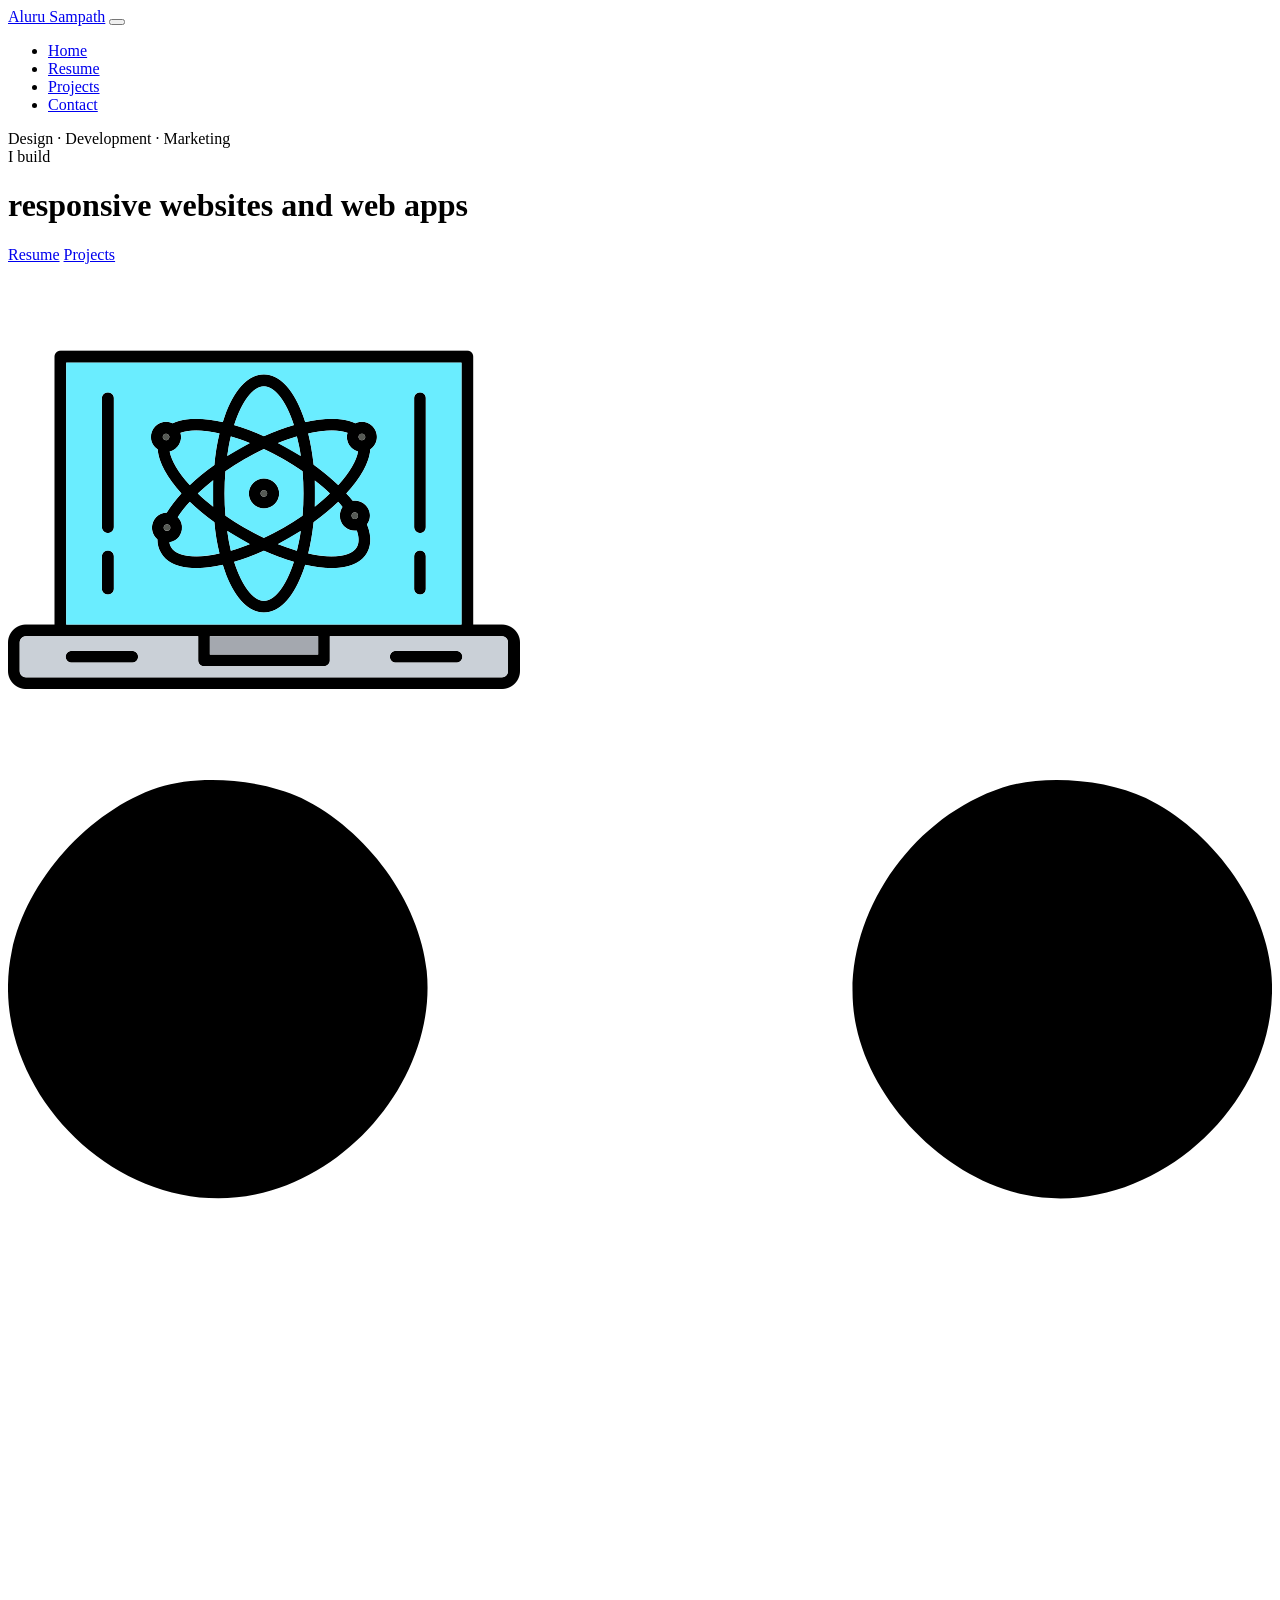
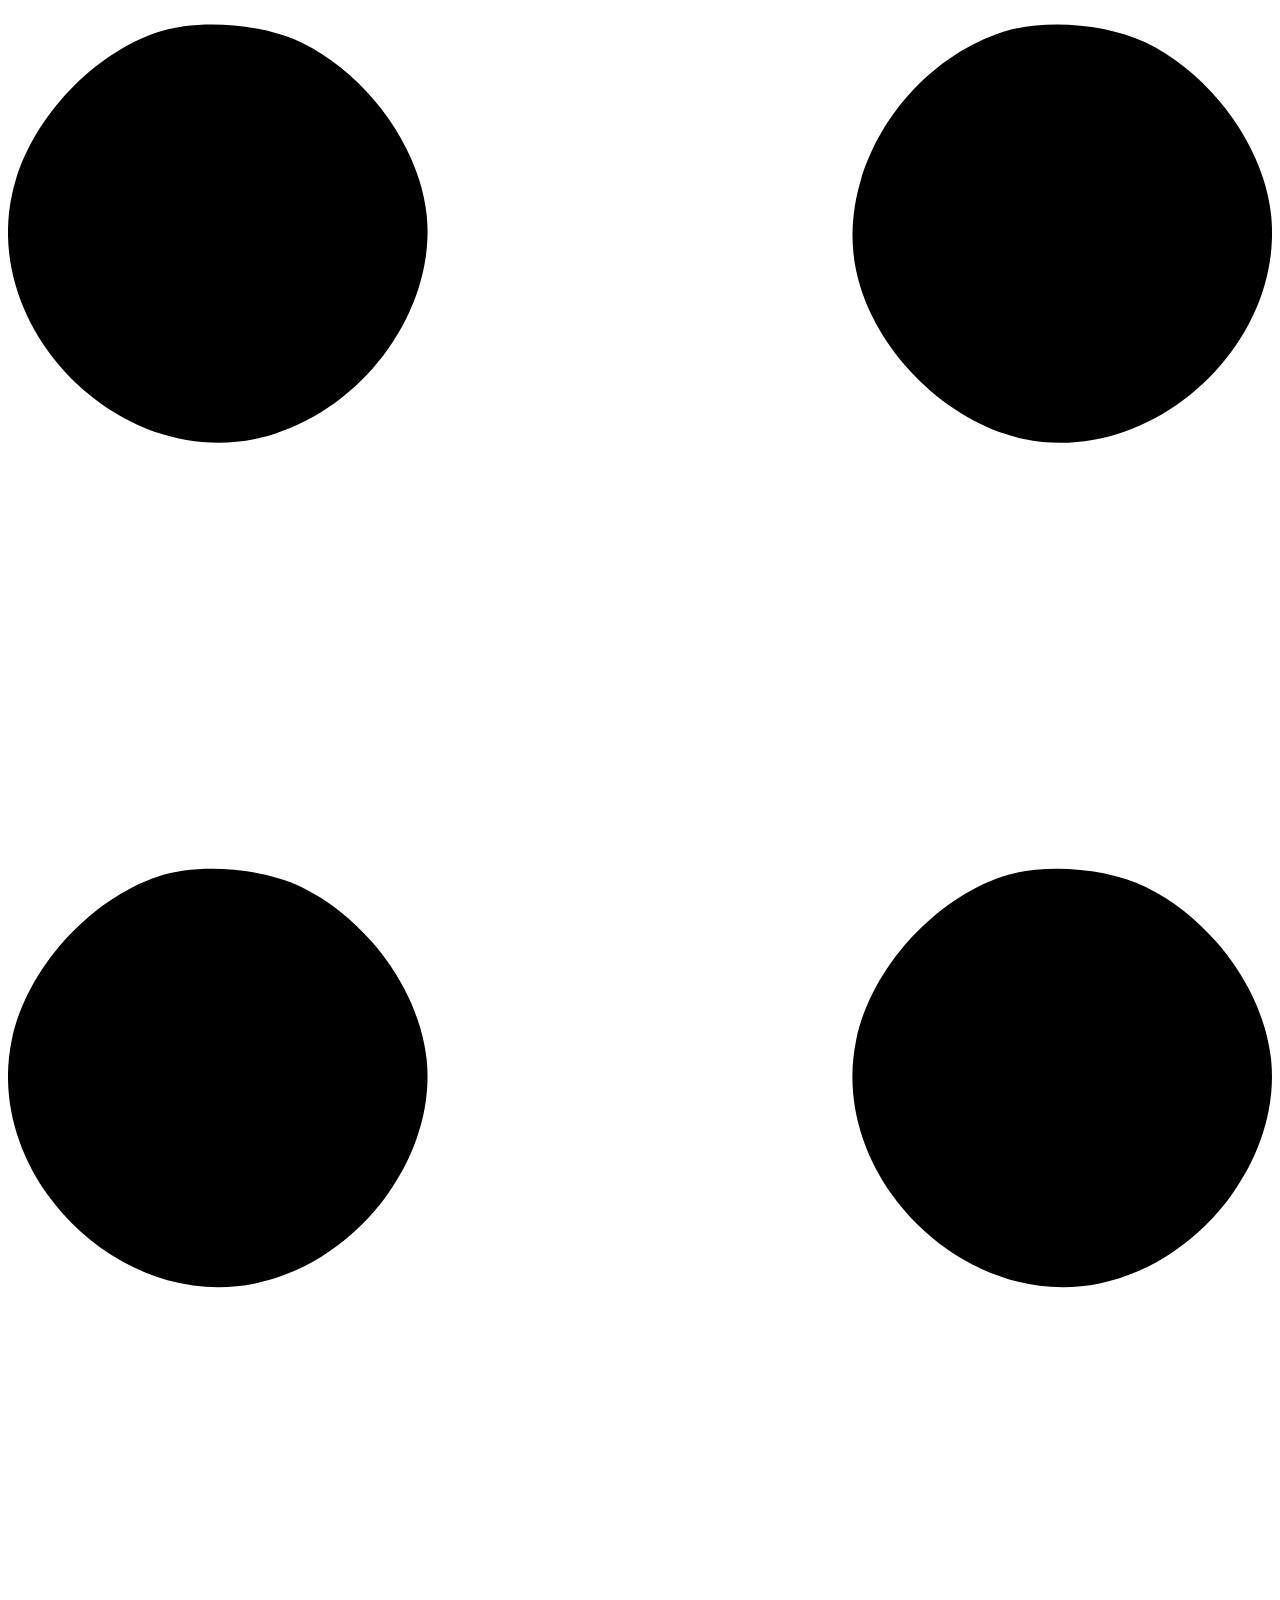
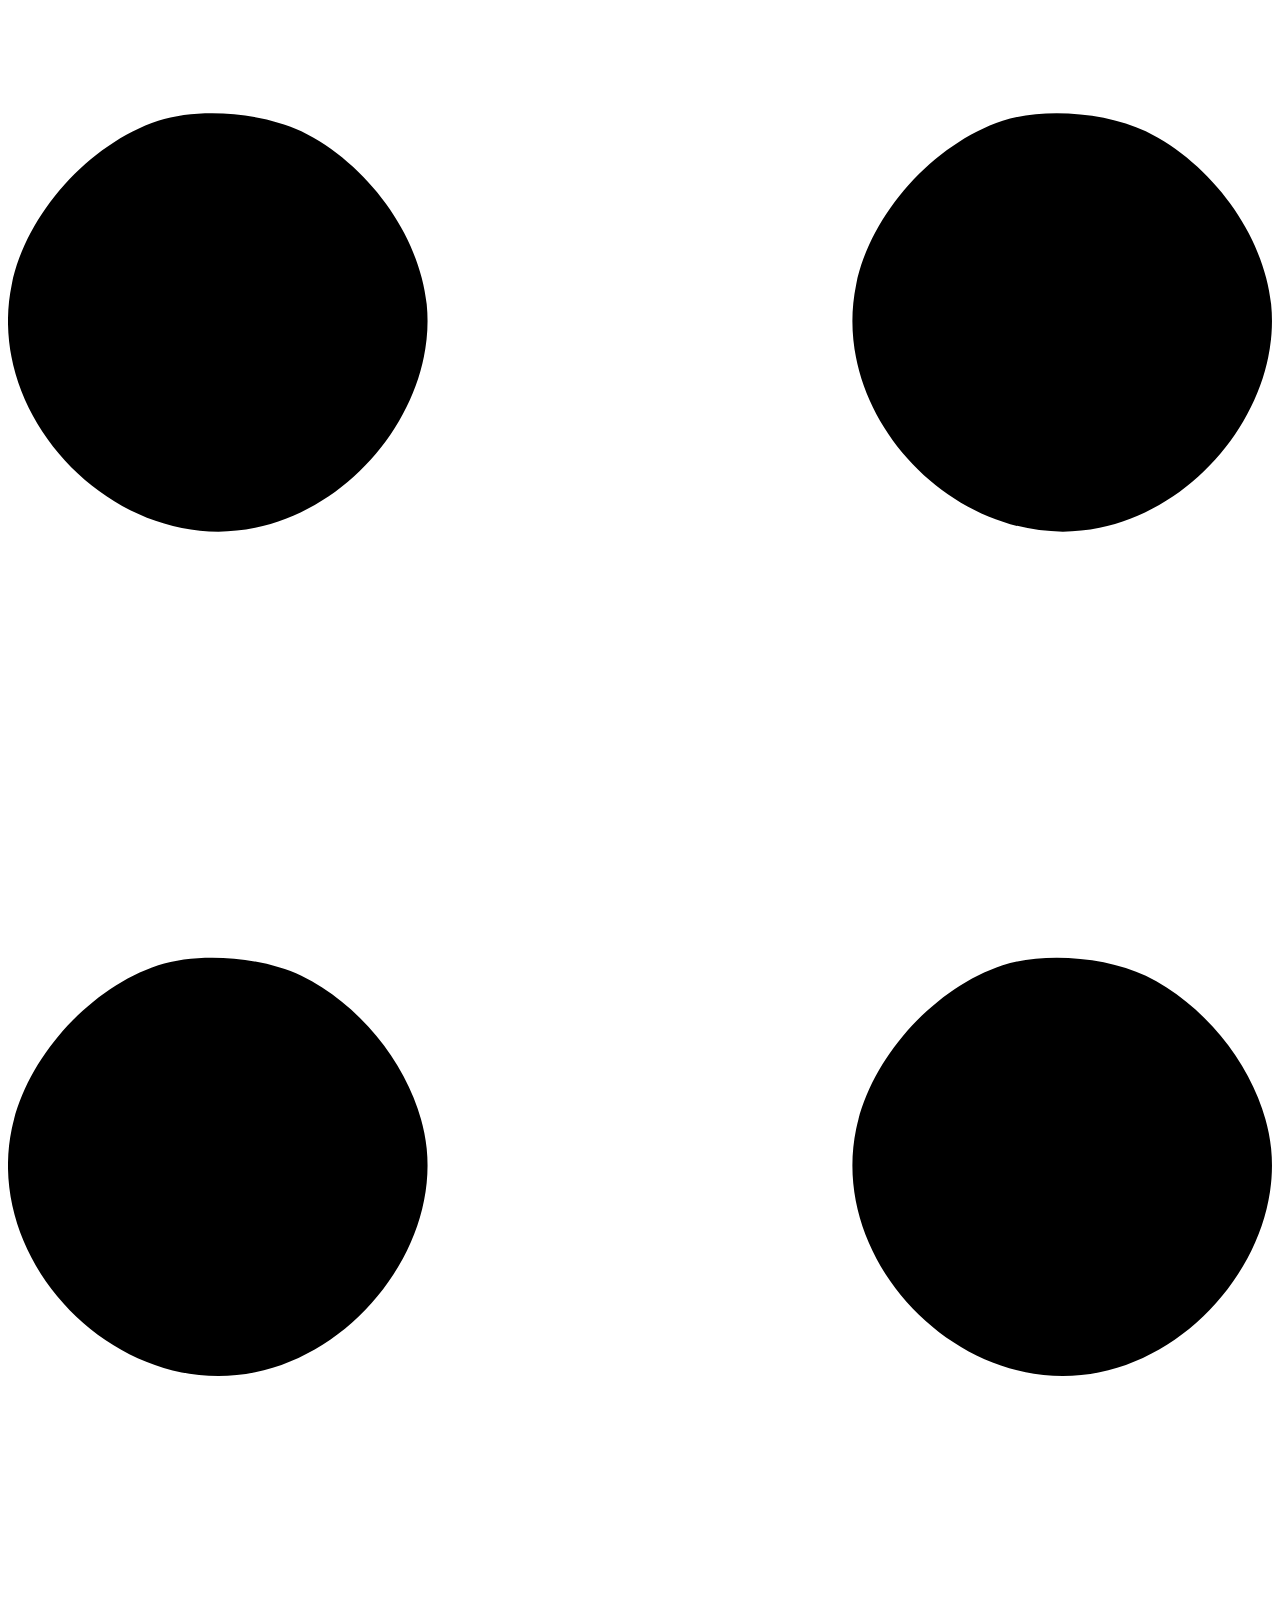
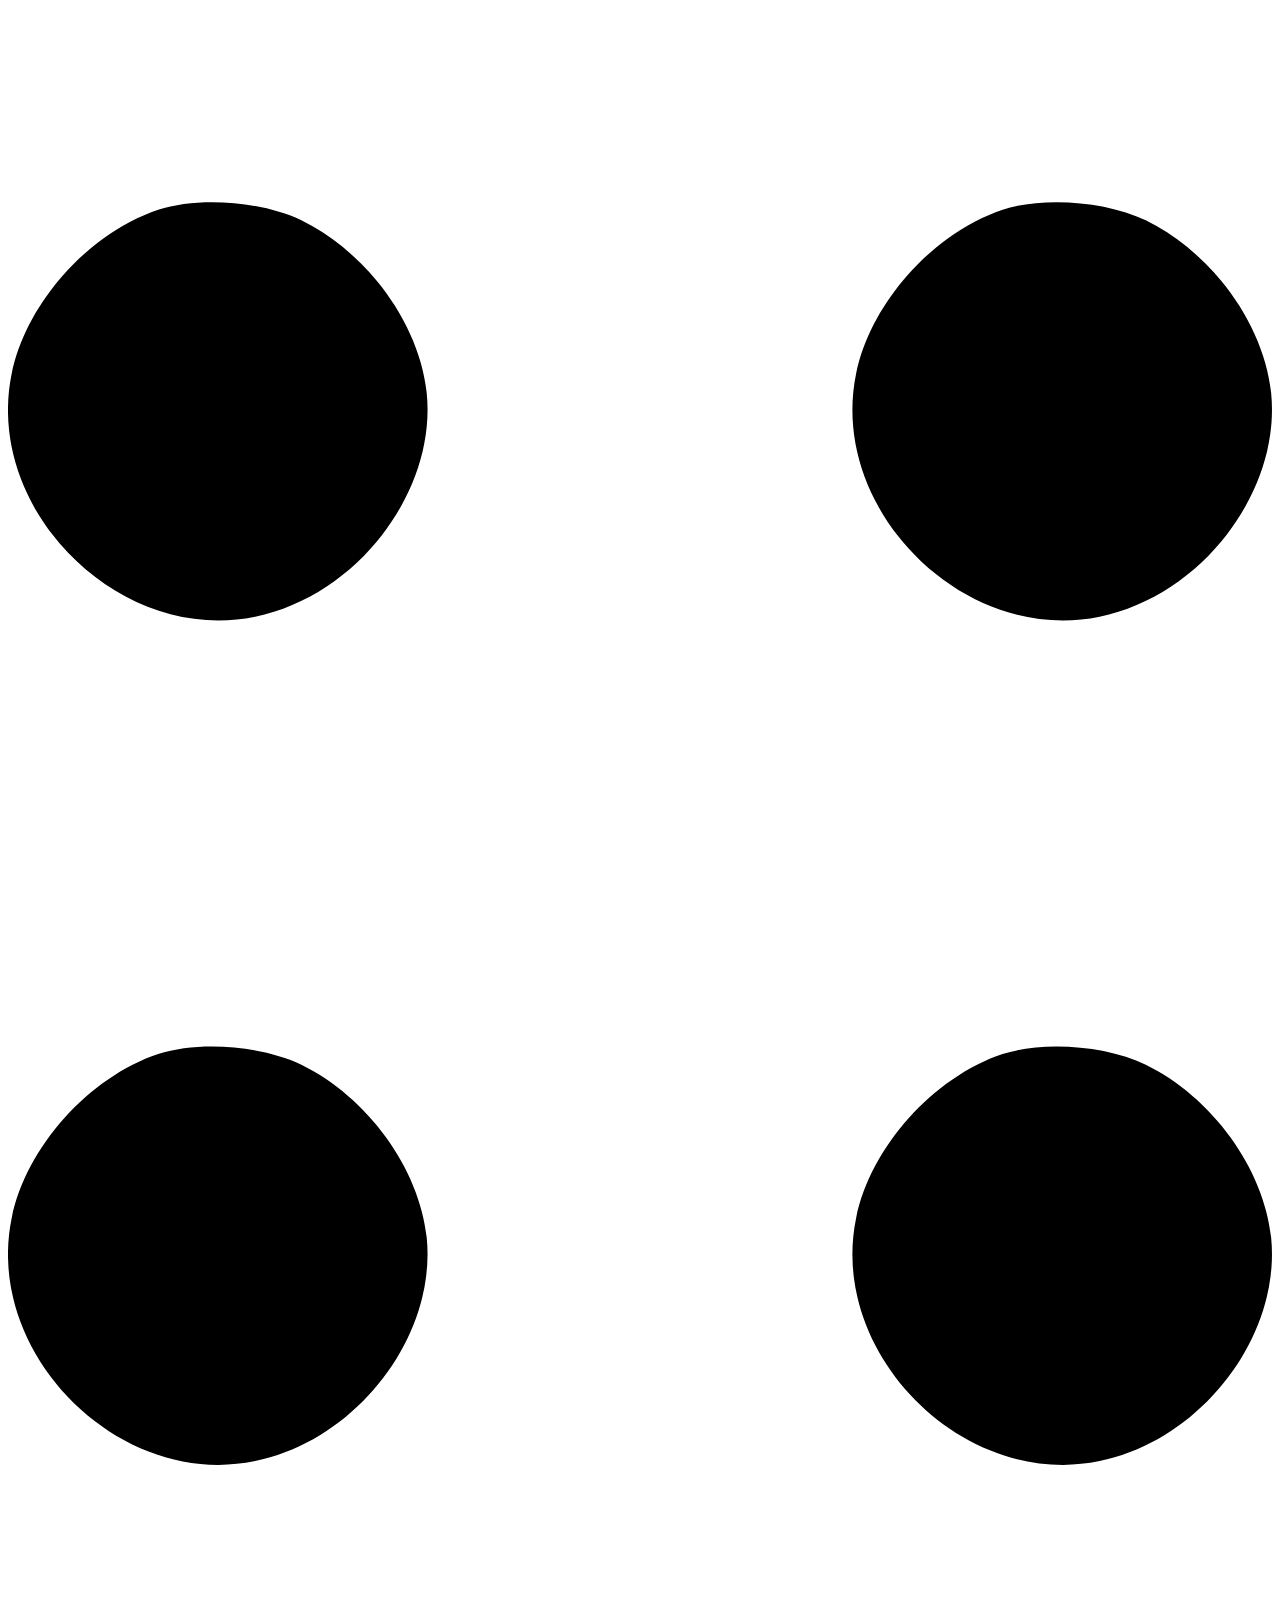
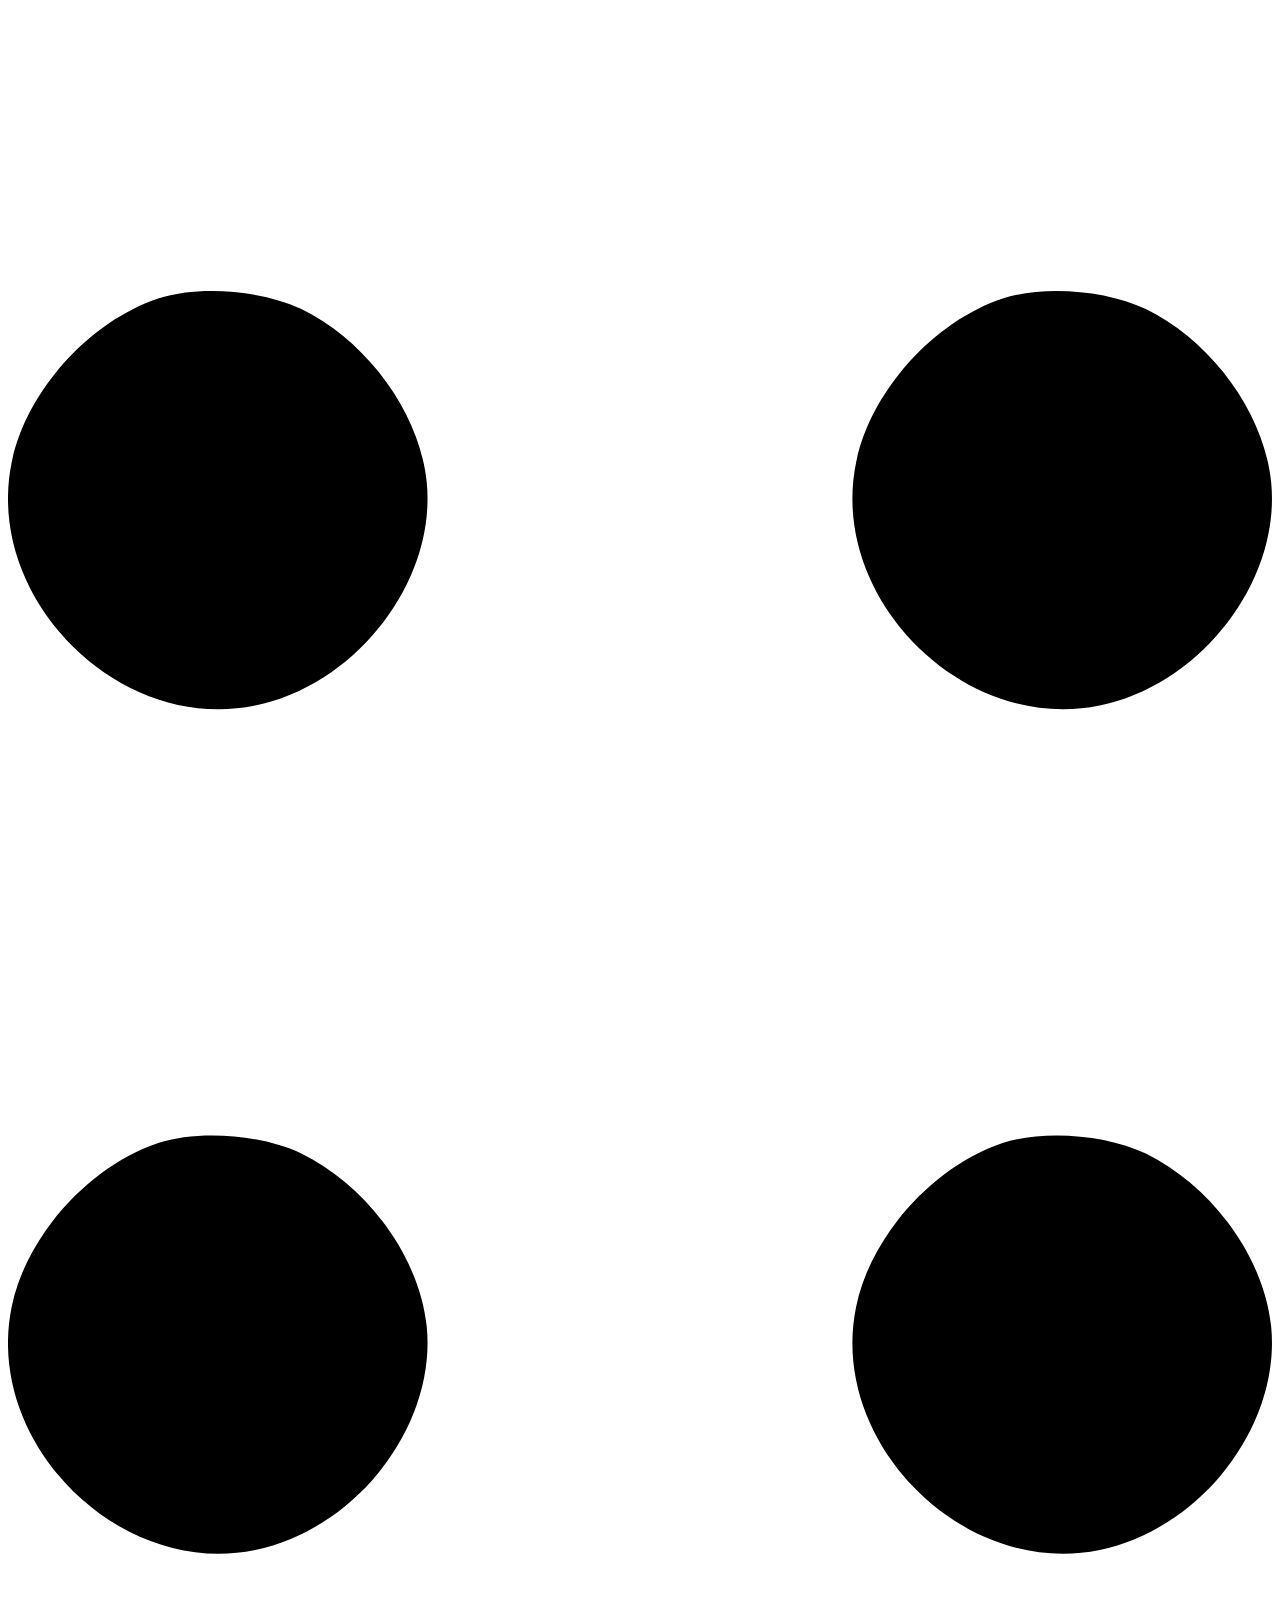
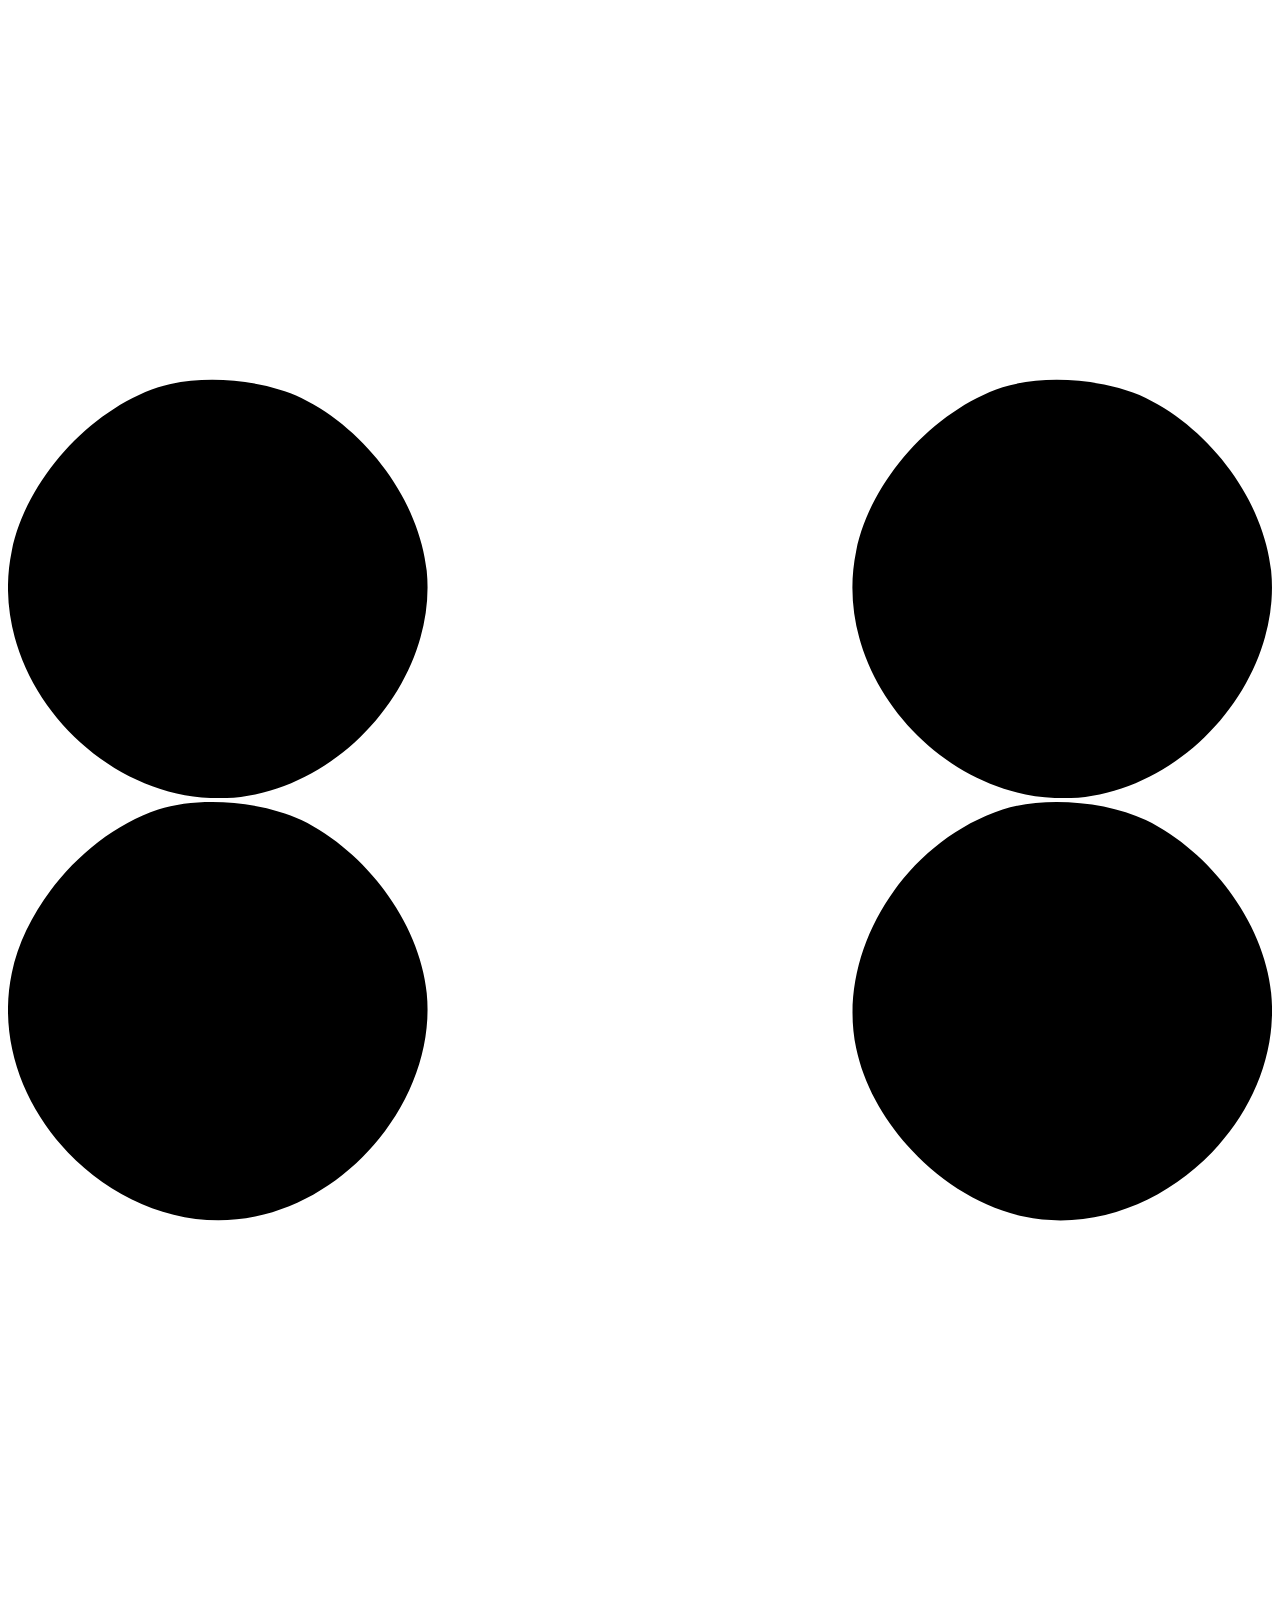
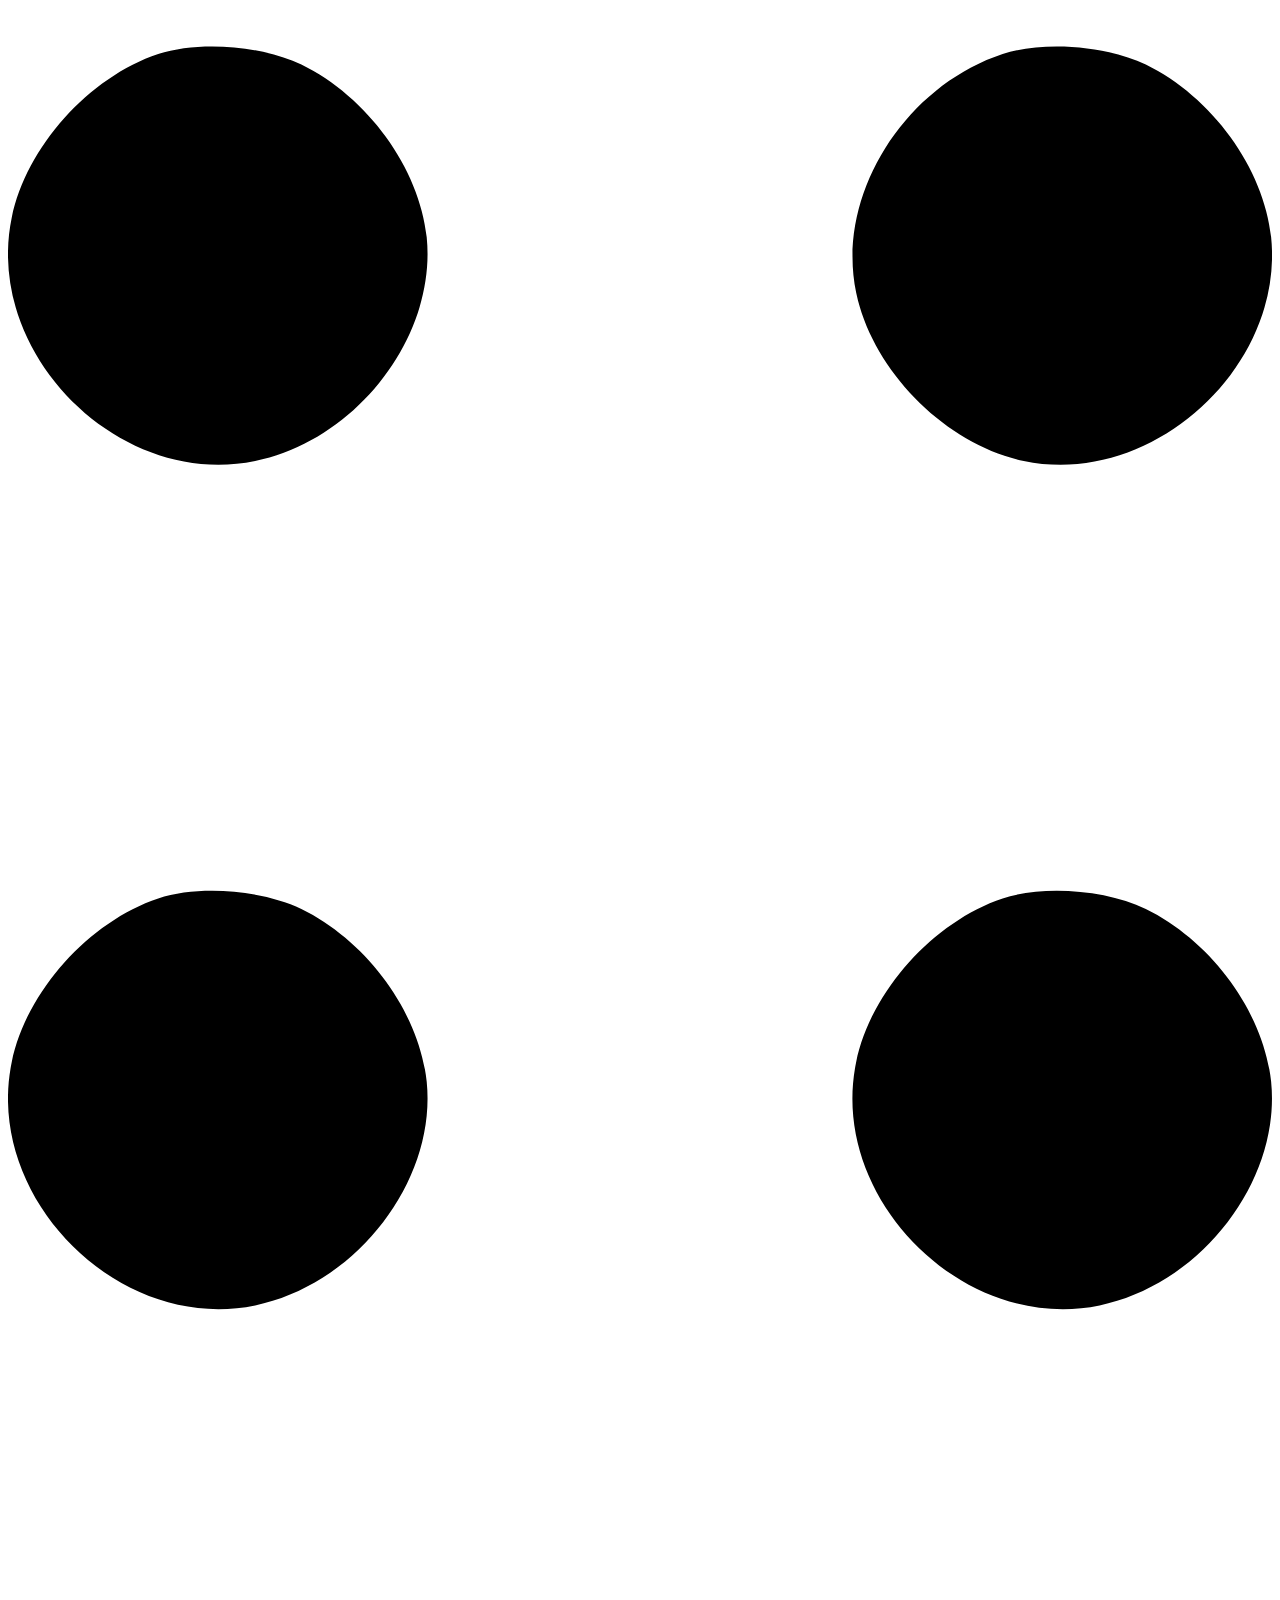
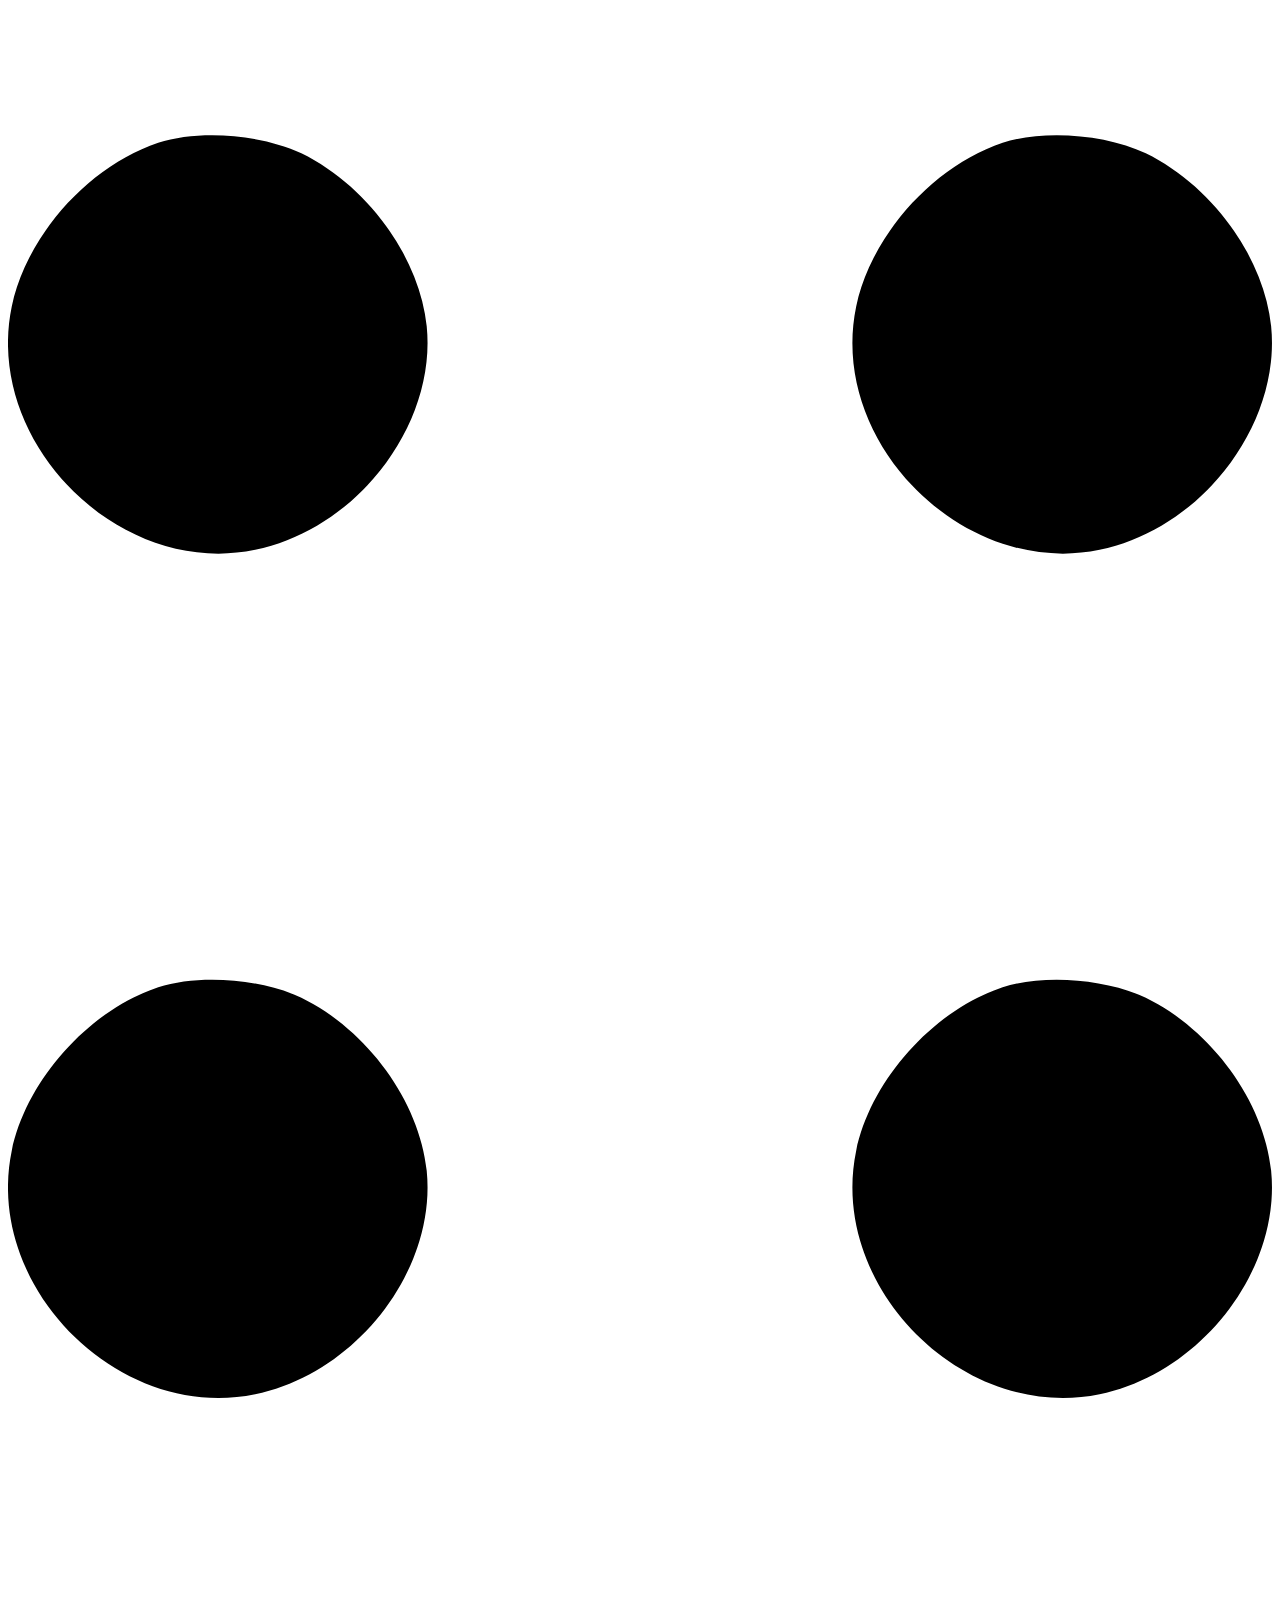
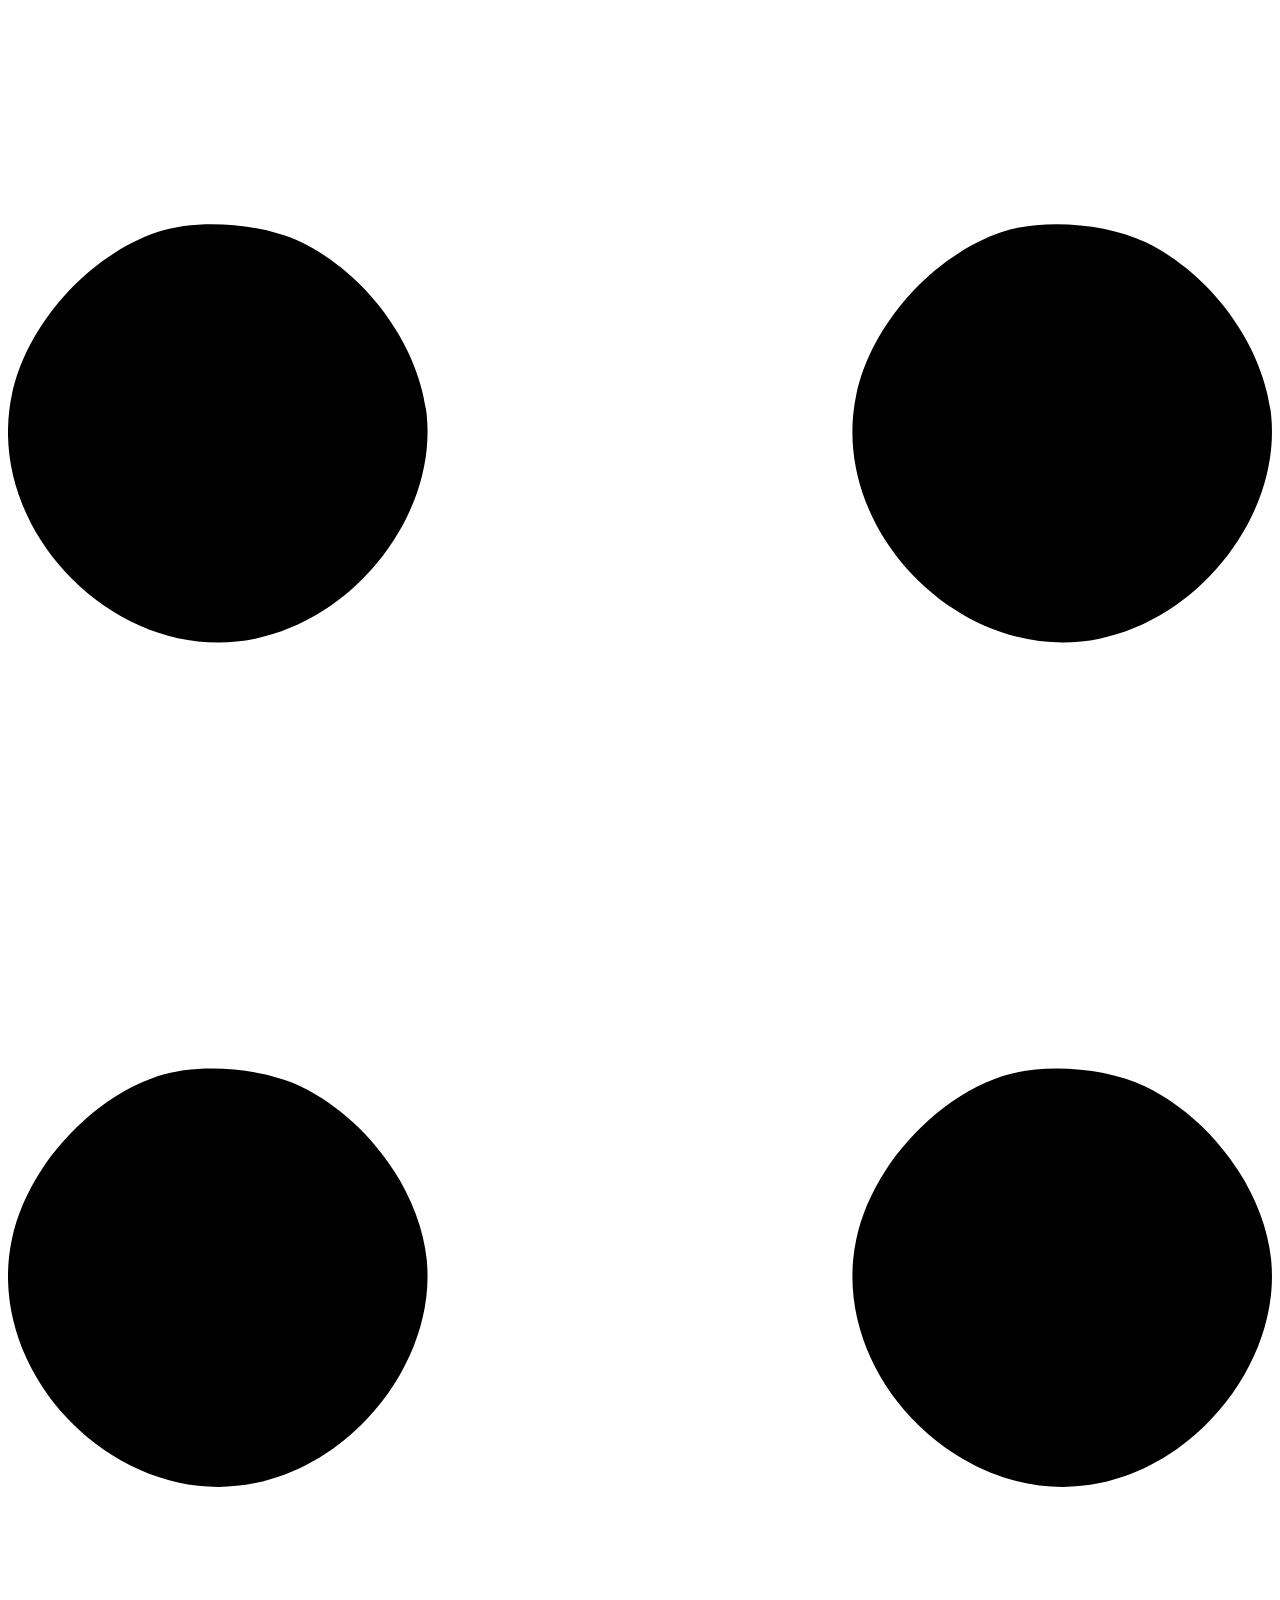
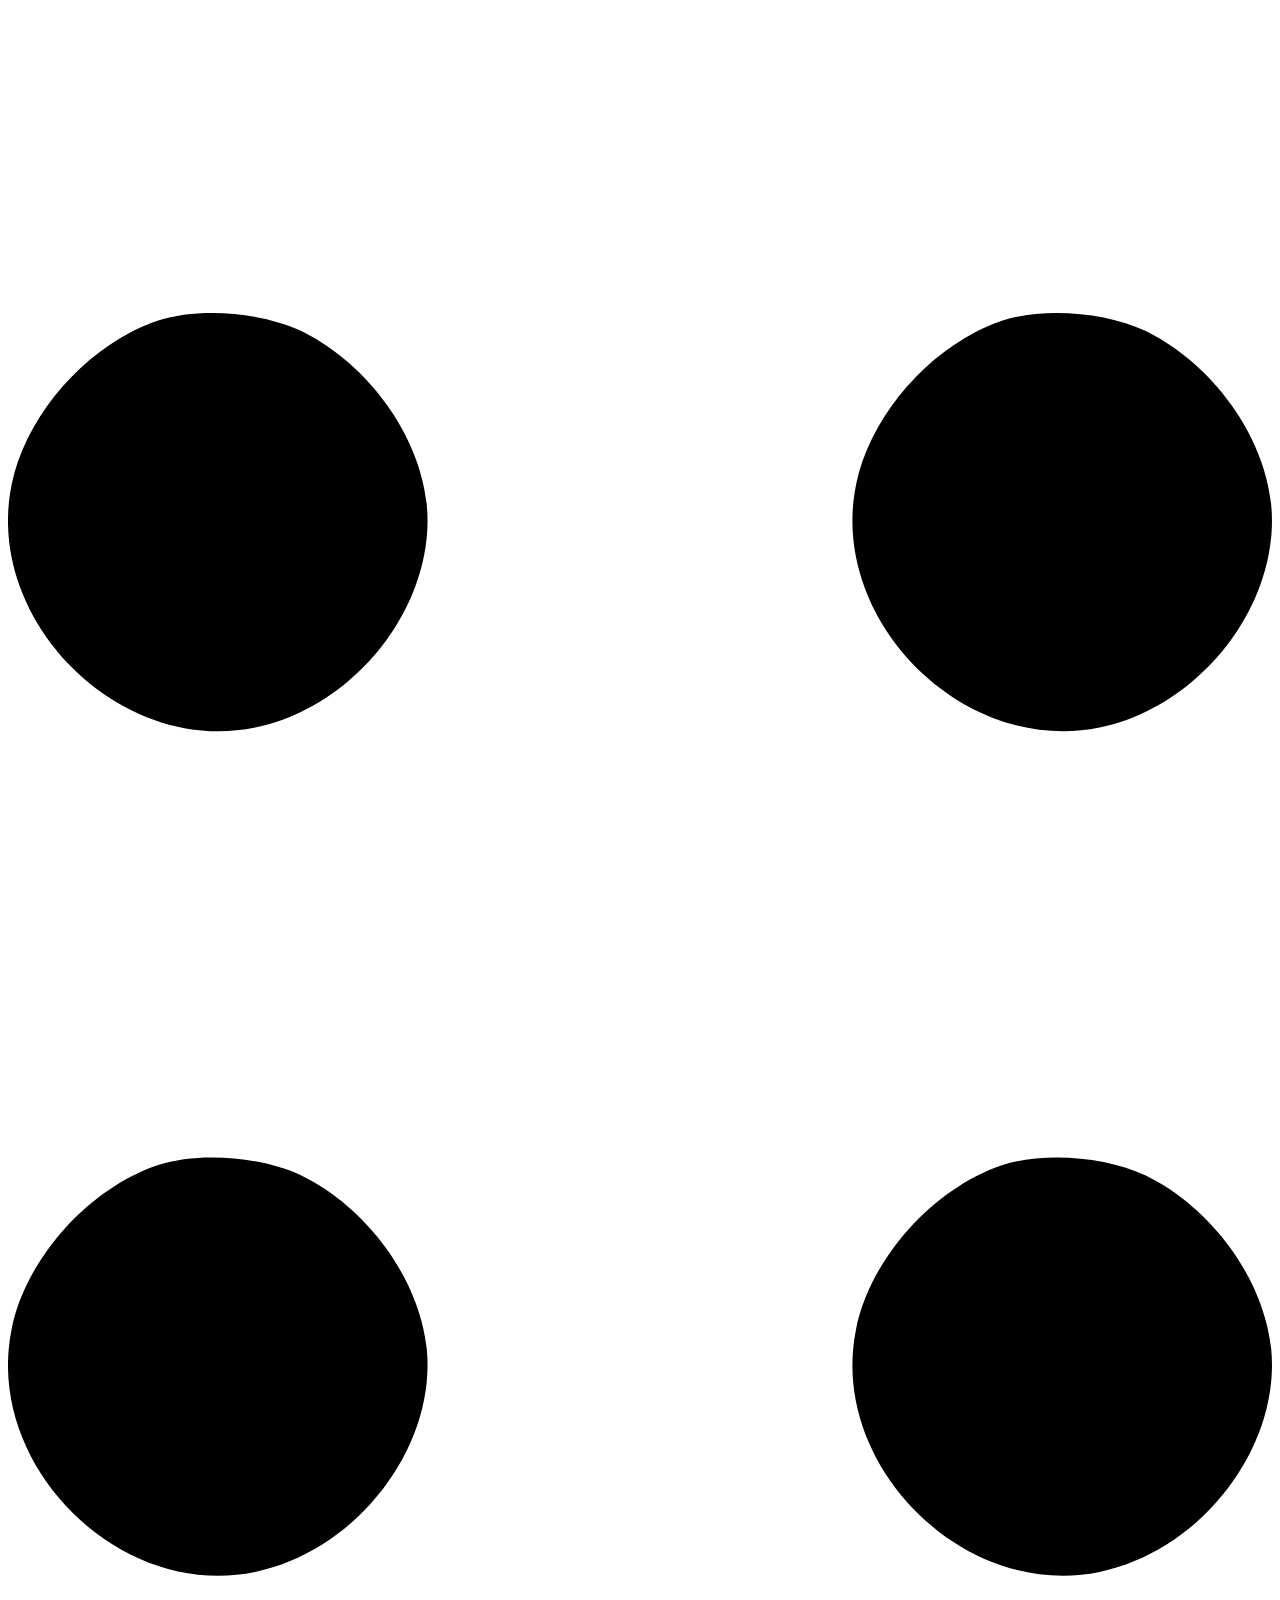
==== index.html @ 73228771 "mnbvcvbjk" ====
<!DOCTYPE html>
<html lang="en">
    <head>
        <meta charset="utf-8" />
        <meta name="viewport" content="width=device-width, initial-scale=1, shrink-to-fit=no" />
        <meta name="description" content="" />
        <meta name="author" content="" />
        <title>Aluru Sampath</title>
        <!-- Favicon-->
        <link rel="icon" type="image/x-icon" href="https://cdn-icons-gif.flaticon.com/7211/7211809.gif " />
        <!-- Custom Google font-->
        <link rel="preconnect" href="https://fonts.googleapis.com" />
        <link rel="preconnect" href="https://fonts.gstatic.com" crossorigin />
        <link href="https://fonts.googleapis.com/css2?family=Plus+Jakarta+Sans:wght@100;200;300;400;500;600;700;800;900&amp;display=swap" rel="stylesheet" />
        <!-- Bootstrap icons-->
        <link href="https://cdn.jsdelivr.net/npm/bootstrap-icons@1.8.1/font/bootstrap-icons.css" rel="stylesheet" />
        <!-- Core theme CSS (includes Bootstrap)-->
        <link href="css/styles.css" rel="stylesheet" />
    </head>
    <body class="d-flex flex-column h-100">
        <main class="flex-shrink-0">
            <!-- Navigation-->
            <nav class="navbar navbar-expand-lg navbar-light bg-white py-3">
                <div class="container px-5">
                    <a class="navbar-brand" href="index.html"><span class="fw-bolder text-primary">Aluru Sampath</span></a>
                    <button class="navbar-toggler" type="button" data-bs-toggle="collapse" data-bs-target="#navbarSupportedContent" aria-controls="navbarSupportedContent" aria-expanded="false" aria-label="Toggle navigation"><span class="navbar-toggler-icon"></span></button>
                    <div class="collapse navbar-collapse" id="navbarSupportedContent">
                        <ul class="navbar-nav ms-auto mb-2 mb-lg-0 small fw-bolder">
                            <li class="nav-item"><a class="nav-link" href=".index.html">Home</a></li>
                            <li class="nav-item"><a class="nav-link" href="resume.html">Resume</a></li>
                            <li class="nav-item"><a class="nav-link" href="projects.html">Projects</a></li>
                            <li class="nav-item"><a class="nav-link" href="contact.html">Contact</a></li>
                        </ul>
                    </div>
                </div>
            </nav>
            <!-- Header-->
            <header class="py-5">
                <div class="container px-5 pb-5">
                    <div class="row gx-5 align-items-center">
                        <div class="col-xxl-5">
                            <!-- Header text content-->
                            <div class="text-center text-xxl-start">
                                <div class="badge bg-gradient-primary-to-secondary text-white mb-4"><div class="text-uppercase">Design &middot; Development &middot; Marketing</div></div>
                                <div class="fs-3 fw-light text-muted">I build</div>
                                <h1 class="display-3 fw-bolder mb-5"><span class="text-gradient d-inline">responsive websites and web apps</span></h1>
                                <div class="d-grid gap-3 d-sm-flex justify-content-sm-center justify-content-xxl-start mb-3">
                                    <a class="btn btn-primary btn-lg px-5 py-3 me-sm-3 fs-6 fw-bolder" href="resume.html">Resume</a>
                                    <a class="btn btn-outline-dark btn-lg px-5 py-3 fs-6 fw-bolder" href="projects.html">Projects</a>
                                </div>
                            </div>
                        </div>
                        <div class="col-xxl-7">
                            <!-- Header profile picture-->
                            <div class="d-flex justify-content-center mt-5 mt-xxl-0">
                                <div class="profile bg-gradient-primary-to-secondary">
                                    <!-- TIP: For best results, use a photo with a transparent background like the demo example below-->
                                    <!-- Watch a tutorial on how to do this on YouTube (link)-->
                                    <img class="profile-img" src="./laptop.png" alt="..." />
                                    <div class="dots-1">
                                        <!-- SVG Dots-->
                                        <svg version="1.1" xmlns="http://www.w3.org/2000/svg" xmlns:xlink="http://www.w3.org/1999/xlink" x="0px" y="0px" viewBox="0 0 191.6 1215.4" style="enable-background: new 0 0 191.6 1215.4" xml:space="preserve">
                                            <g transform="translate(0.000000,1280.000000) scale(0.100000,-0.100000)">
                                                <path d="M227.7,12788.6c-105-35-200-141-222-248c-43-206,163-412,369-369c155,32,275,190,260,339c-11,105-90,213-190,262        C383.7,12801.6,289.7,12808.6,227.7,12788.6z"></path>
                                                <path d="M1507.7,12788.6c-151-50-253-216-222-362c25-119,136-230,254-255c194-41,395,142,375,339c-11,105-90,213-190,262        C1663.7,12801.6,1569.7,12808.6,1507.7,12788.6z"></path>
                                                <path d="M227.7,11508.6c-105-35-200-141-222-248c-43-206,163-412,369-369c155,32,275,190,260,339c-11,105-90,213-190,262        C383.7,11521.6,289.7,11528.6,227.7,11508.6z"></path>
                                                <path d="M1507.7,11508.6c-151-50-253-216-222-362c25-119,136-230,254-255c194-41,395,142,375,339c-11,105-90,213-190,262        C1663.7,11521.6,1569.7,11528.6,1507.7,11508.6z"></path>
                                                <path d="M227.7,10228.6c-105-35-200-141-222-248c-43-206,163-412,369-369c155,32,275,190,260,339c-11,105-90,213-190,262        C383.7,10241.6,289.7,10248.6,227.7,10228.6z"></path>
                                                <path d="M1507.7,10228.6c-105-35-200-141-222-248c-43-206,163-412,369-369c155,32,275,190,260,339c-11,105-90,213-190,262        C1663.7,10241.6,1569.7,10248.6,1507.7,10228.6z"></path>
                                                <path d="M227.7,8948.6c-105-35-200-141-222-248c-43-206,163-412,369-369c155,32,275,190,260,339c-11,105-90,213-190,262        C383.7,8961.6,289.7,8968.6,227.7,8948.6z"></path>
                                                <path d="M1507.7,8948.6c-105-35-200-141-222-248c-43-206,163-412,369-369c155,32,275,190,260,339c-11,105-90,213-190,262        C1663.7,8961.6,1569.7,8968.6,1507.7,8948.6z"></path>
                                                <path d="M227.7,7668.6c-105-35-200-141-222-248c-43-206,163-412,369-369c155,32,275,190,260,339c-11,105-90,213-190,262        C383.7,7681.6,289.7,7688.6,227.7,7668.6z"></path>
                                                <path d="M1507.7,7668.6c-105-35-200-141-222-248c-43-206,163-412,369-369c155,32,275,190,260,339c-11,105-90,213-190,262        C1663.7,7681.6,1569.7,7688.6,1507.7,7668.6z"></path>
                                                <path d="M227.7,6388.6c-105-35-200-141-222-248c-43-206,163-412,369-369c155,32,275,190,260,339c-11,105-90,213-190,262        C383.7,6401.6,289.7,6408.6,227.7,6388.6z"></path>
                                                <path d="M1507.7,6388.6c-105-35-200-141-222-248c-43-206,163-412,369-369c155,32,275,190,260,339c-11,105-90,213-190,262        C1663.7,6401.6,1569.7,6408.6,1507.7,6388.6z"></path>
                                                <path d="M227.7,5108.6c-105-35-200-141-222-248c-43-206,163-412,369-369c155,32,275,190,260,339c-11,105-90,213-190,262        C383.7,5121.6,289.7,5128.6,227.7,5108.6z"></path>
                                                <path d="M1507.7,5108.6c-105-35-200-141-222-248c-43-206,163-412,369-369c155,32,275,190,260,339c-11,105-90,213-190,262        C1663.7,5121.6,1569.7,5128.6,1507.7,5108.6z"></path>
                                                <path d="M227.7,3828.6c-105-35-200-141-222-248c-43-206,163-412,369-369c155,32,275,190,260,339c-11,105-90,213-190,262        C383.7,3841.6,289.7,3848.6,227.7,3828.6z"></path>
                                                <path d="M1507.7,3828.6c-105-35-200-141-222-248c-43-206,163-412,369-369c155,32,275,190,260,339c-11,105-90,213-190,262        C1663.7,3841.6,1569.7,3848.6,1507.7,3828.6z"></path>
                                                <path d="M227.7,2548.6c-105-35-200-141-222-248c-43-206,163-412,369-369c155,32,275,190,260,339c-11,105-90,213-190,262        C383.7,2561.6,289.7,2568.6,227.7,2548.6z"></path>
                                                <path d="M1507.7,2548.6c-105-35-200-141-222-248c-43-206,163-412,369-369c155,32,275,190,260,339c-11,105-90,213-190,262        C1663.7,2561.6,1569.7,2568.6,1507.7,2548.6z"></path>
                                                <path d="M227.7,1268.6c-105-35-200-141-222-248c-43-206,163-412,369-369c155,32,275,190,260,339c-11,105-90,213-190,262        C383.7,1281.6,289.7,1288.6,227.7,1268.6z"></path>
                                                <path d="M1507.7,1268.6c-105-35-200-141-222-248c-43-206,163-412,369-369c155,32,275,190,260,339c-11,105-90,213-190,262        C1663.7,1281.6,1569.7,1288.6,1507.7,1268.6z"></path>
                                            </g>
                                        </svg>
                                        <!-- END of SVG dots-->
                                    </div>
                                    <div class="dots-2">
                                        <!-- SVG Dots-->
                                        <svg version="1.1" xmlns="http://www.w3.org/2000/svg" xmlns:xlink="http://www.w3.org/1999/xlink" x="0px" y="0px" viewBox="0 0 191.6 1215.4" style="enable-background: new 0 0 191.6 1215.4" xml:space="preserve">
                                            <g transform="translate(0.000000,1280.000000) scale(0.100000,-0.100000)">
                                                <path d="M227.7,12788.6c-105-35-200-141-222-248c-43-206,163-412,369-369c155,32,275,190,260,339c-11,105-90,213-190,262        C383.7,12801.6,289.7,12808.6,227.7,12788.6z"></path>
                                                <path d="M1507.7,12788.6c-151-50-253-216-222-362c25-119,136-230,254-255c194-41,395,142,375,339c-11,105-90,213-190,262        C1663.7,12801.6,1569.7,12808.6,1507.7,12788.6z"></path>
                                                <path d="M227.7,11508.6c-105-35-200-141-222-248c-43-206,163-412,369-369c155,32,275,190,260,339c-11,105-90,213-190,262        C383.7,11521.6,289.7,11528.6,227.7,11508.6z"></path>
                                                <path d="M1507.7,11508.6c-151-50-253-216-222-362c25-119,136-230,254-255c194-41,395,142,375,339c-11,105-90,213-190,262        C1663.7,11521.6,1569.7,11528.6,1507.7,11508.6z"></path>
                                                <path d="M227.7,10228.6c-105-35-200-141-222-248c-43-206,163-412,369-369c155,32,275,190,260,339c-11,105-90,213-190,262        C383.7,10241.6,289.7,10248.6,227.7,10228.6z"></path>
                                                <path d="M1507.7,10228.6c-105-35-200-141-222-248c-43-206,163-412,369-369c155,32,275,190,260,339c-11,105-90,213-190,262        C1663.7,10241.6,1569.7,10248.6,1507.7,10228.6z"></path>
                                                <path d="M227.7,8948.6c-105-35-200-141-222-248c-43-206,163-412,369-369c155,32,275,190,260,339c-11,105-90,213-190,262        C383.7,8961.6,289.7,8968.6,227.7,8948.6z"></path>
                                                <path d="M1507.7,8948.6c-105-35-200-141-222-248c-43-206,163-412,369-369c155,32,275,190,260,339c-11,105-90,213-190,262        C1663.7,8961.6,1569.7,8968.6,1507.7,8948.6z"></path>
                                                <path d="M227.7,7668.6c-105-35-200-141-222-248c-43-206,163-412,369-369c155,32,275,190,260,339c-11,105-90,213-190,262        C383.7,7681.6,289.7,7688.6,227.7,7668.6z"></path>
                                                <path d="M1507.7,7668.6c-105-35-200-141-222-248c-43-206,163-412,369-369c155,32,275,190,260,339c-11,105-90,213-190,262        C1663.7,7681.6,1569.7,7688.6,1507.7,7668.6z"></path>
                                                <path d="M227.7,6388.6c-105-35-200-141-222-248c-43-206,163-412,369-369c155,32,275,190,260,339c-11,105-90,213-190,262        C383.7,6401.6,289.7,6408.6,227.7,6388.6z"></path>
                                                <path d="M1507.7,6388.6c-105-35-200-141-222-248c-43-206,163-412,369-369c155,32,275,190,260,339c-11,105-90,213-190,262        C1663.7,6401.6,1569.7,6408.6,1507.7,6388.6z"></path>
                                                <path d="M227.7,5108.6c-105-35-200-141-222-248c-43-206,163-412,369-369c155,32,275,190,260,339c-11,105-90,213-190,262        C383.7,5121.6,289.7,5128.6,227.7,5108.6z"></path>
                                                <path d="M1507.7,5108.6c-105-35-200-141-222-248c-43-206,163-412,369-369c155,32,275,190,260,339c-11,105-90,213-190,262        C1663.7,5121.6,1569.7,5128.6,1507.7,5108.6z"></path>
                                                <path d="M227.7,3828.6c-105-35-200-141-222-248c-43-206,163-412,369-369c155,32,275,190,260,339c-11,105-90,213-190,262        C383.7,3841.6,289.7,3848.6,227.7,3828.6z"></path>
                                                <path d="M1507.7,3828.6c-105-35-200-141-222-248c-43-206,163-412,369-369c155,32,275,190,260,339c-11,105-90,213-190,262        C1663.7,3841.6,1569.7,3848.6,1507.7,3828.6z"></path>
                                                <path d="M227.7,2548.6c-105-35-200-141-222-248c-43-206,163-412,369-369c155,32,275,190,260,339c-11,105-90,213-190,262        C383.7,2561.6,289.7,2568.6,227.7,2548.6z"></path>
                                                <path d="M1507.7,2548.6c-105-35-200-141-222-248c-43-206,163-412,369-369c155,32,275,190,260,339c-11,105-90,213-190,262        C1663.7,2561.6,1569.7,2568.6,1507.7,2548.6z"></path>
                                                <path d="M227.7,1268.6c-105-35-200-141-222-248c-43-206,163-412,369-369c155,32,275,190,260,339c-11,105-90,213-190,262        C383.7,1281.6,289.7,1288.6,227.7,1268.6z"></path>
                                                <path d="M1507.7,1268.6c-105-35-200-141-222-248c-43-206,163-412,369-369c155,32,275,190,260,339c-11,105-90,213-190,262        C1663.7,1281.6,1569.7,1288.6,1507.7,1268.6z"></path>
                                            </g>
                                        </svg>
                                        <!-- END of SVG dots-->
                                    </div>
                                    <div class="dots-3">
                                        <!-- SVG Dots-->
                                        <svg version="1.1" xmlns="http://www.w3.org/2000/svg" xmlns:xlink="http://www.w3.org/1999/xlink" x="0px" y="0px" viewBox="0 0 191.6 1215.4" style="enable-background: new 0 0 191.6 1215.4" xml:space="preserve">
                                            <g transform="translate(0.000000,1280.000000) scale(0.100000,-0.100000)">
                                                <path d="M227.7,12788.6c-105-35-200-141-222-248c-43-206,163-412,369-369c155,32,275,190,260,339c-11,105-90,213-190,262        C383.7,12801.6,289.7,12808.6,227.7,12788.6z"></path>
                                                <path d="M1507.7,12788.6c-151-50-253-216-222-362c25-119,136-230,254-255c194-41,395,142,375,339c-11,105-90,213-190,262        C1663.7,12801.6,1569.7,12808.6,1507.7,12788.6z"></path>
                                                <path d="M227.7,11508.6c-105-35-200-141-222-248c-43-206,163-412,369-369c155,32,275,190,260,339c-11,105-90,213-190,262        C383.7,11521.6,289.7,11528.6,227.7,11508.6z"></path>
                                                <path d="M1507.7,11508.6c-151-50-253-216-222-362c25-119,136-230,254-255c194-41,395,142,375,339c-11,105-90,213-190,262        C1663.7,11521.6,1569.7,11528.6,1507.7,11508.6z"></path>
                                                <path d="M227.7,10228.6c-105-35-200-141-222-248c-43-206,163-412,369-369c155,32,275,190,260,339c-11,105-90,213-190,262        C383.7,10241.6,289.7,10248.6,227.7,10228.6z"></path>
                                                <path d="M1507.7,10228.6c-105-35-200-141-222-248c-43-206,163-412,369-369c155,32,275,190,260,339c-11,105-90,213-190,262        C1663.7,10241.6,1569.7,10248.6,1507.7,10228.6z"></path>
                                                <path d="M227.7,8948.6c-105-35-200-141-222-248c-43-206,163-412,369-369c155,32,275,190,260,339c-11,105-90,213-190,262        C383.7,8961.6,289.7,8968.6,227.7,8948.6z"></path>
                                                <path d="M1507.7,8948.6c-105-35-200-141-222-248c-43-206,163-412,369-369c155,32,275,190,260,339c-11,105-90,213-190,262        C1663.7,8961.6,1569.7,8968.6,1507.7,8948.6z"></path>
                                                <path d="M227.7,7668.6c-105-35-200-141-222-248c-43-206,163-412,369-369c155,32,275,190,260,339c-11,105-90,213-190,262        C383.7,7681.6,289.7,7688.6,227.7,7668.6z"></path>
                                                <path d="M1507.7,7668.6c-105-35-200-141-222-248c-43-206,163-412,369-369c155,32,275,190,260,339c-11,105-90,213-190,262        C1663.7,7681.6,1569.7,7688.6,1507.7,7668.6z"></path>
                                                <path d="M227.7,6388.6c-105-35-200-141-222-248c-43-206,163-412,369-369c155,32,275,190,260,339c-11,105-90,213-190,262        C383.7,6401.6,289.7,6408.6,227.7,6388.6z"></path>
                                                <path d="M1507.7,6388.6c-105-35-200-141-222-248c-43-206,163-412,369-369c155,32,275,190,260,339c-11,105-90,213-190,262        C1663.7,6401.6,1569.7,6408.6,1507.7,6388.6z"></path>
                                                <path d="M227.7,5108.6c-105-35-200-141-222-248c-43-206,163-412,369-369c155,32,275,190,260,339c-11,105-90,213-190,262        C383.7,5121.6,289.7,5128.6,227.7,5108.6z"></path>
                                                <path d="M1507.7,5108.6c-105-35-200-141-222-248c-43-206,163-412,369-369c155,32,275,190,260,339c-11,105-90,213-190,262        C1663.7,5121.6,1569.7,5128.6,1507.7,5108.6z"></path>
                                                <path d="M227.7,3828.6c-105-35-200-141-222-248c-43-206,163-412,369-369c155,32,275,190,260,339c-11,105-90,213-190,262        C383.7,3841.6,289.7,3848.6,227.7,3828.6z"></path>
                                                <path d="M1507.7,3828.6c-105-35-200-141-222-248c-43-206,163-412,369-369c155,32,275,190,260,339c-11,105-90,213-190,262        C1663.7,3841.6,1569.7,3848.6,1507.7,3828.6z"></path>
                                                <path d="M227.7,2548.6c-105-35-200-141-222-248c-43-206,163-412,369-369c155,32,275,190,260,339c-11,105-90,213-190,262        C383.7,2561.6,289.7,2568.6,227.7,2548.6z"></path>
                                                <path d="M1507.7,2548.6c-105-35-200-141-222-248c-43-206,163-412,369-369c155,32,275,190,260,339c-11,105-90,213-190,262        C1663.7,2561.6,1569.7,2568.6,1507.7,2548.6z"></path>
                                                <path d="M227.7,1268.6c-105-35-200-141-222-248c-43-206,163-412,369-369c155,32,275,190,260,339c-11,105-90,213-190,262        C383.7,1281.6,289.7,1288.6,227.7,1268.6z"></path>
                                                <path d="M1507.7,1268.6c-105-35-200-141-222-248c-43-206,163-412,369-369c155,32,275,190,260,339c-11,105-90,213-190,262        C1663.7,1281.6,1569.7,1288.6,1507.7,1268.6z"></path>
                                            </g>
                                        </svg>
                                        <!-- END of SVG dots-->
                                    </div>
                                    <div class="dots-4">
                                        <!-- SVG Dots-->
                                        <svg version="1.1" xmlns="http://www.w3.org/2000/svg" xmlns:xlink="http://www.w3.org/1999/xlink" x="0px" y="0px" viewBox="0 0 191.6 1215.4" style="enable-background: new 0 0 191.6 1215.4" xml:space="preserve">
                                            <g transform="translate(0.000000,1280.000000) scale(0.100000,-0.100000)">
                                                <path d="M227.7,12788.6c-105-35-200-141-222-248c-43-206,163-412,369-369c155,32,275,190,260,339c-11,105-90,213-190,262        C383.7,12801.6,289.7,12808.6,227.7,12788.6z"></path>
                                                <path d="M1507.7,12788.6c-151-50-253-216-222-362c25-119,136-230,254-255c194-41,395,142,375,339c-11,105-90,213-190,262        C1663.7,12801.6,1569.7,12808.6,1507.7,12788.6z"></path>
                                                <path d="M227.7,11508.6c-105-35-200-141-222-248c-43-206,163-412,369-369c155,32,275,190,260,339c-11,105-90,213-190,262        C383.7,11521.6,289.7,11528.6,227.7,11508.6z"></path>
                                                <path d="M1507.7,11508.6c-151-50-253-216-222-362c25-119,136-230,254-255c194-41,395,142,375,339c-11,105-90,213-190,262        C1663.7,11521.6,1569.7,11528.6,1507.7,11508.6z"></path>
                                                <path d="M227.7,10228.6c-105-35-200-141-222-248c-43-206,163-412,369-369c155,32,275,190,260,339c-11,105-90,213-190,262        C383.7,10241.6,289.7,10248.6,227.7,10228.6z"></path>
                                                <path d="M1507.7,10228.6c-105-35-200-141-222-248c-43-206,163-412,369-369c155,32,275,190,260,339c-11,105-90,213-190,262        C1663.7,10241.6,1569.7,10248.6,1507.7,10228.6z"></path>
                                                <path d="M227.7,8948.6c-105-35-200-141-222-248c-43-206,163-412,369-369c155,32,275,190,260,339c-11,105-90,213-190,262        C383.7,8961.6,289.7,8968.6,227.7,8948.6z"></path>
                                                <path d="M1507.7,8948.6c-105-35-200-141-222-248c-43-206,163-412,369-369c155,32,275,190,260,339c-11,105-90,213-190,262        C1663.7,8961.6,1569.7,8968.6,1507.7,8948.6z"></path>
                                                <path d="M227.7,7668.6c-105-35-200-141-222-248c-43-206,163-412,369-369c155,32,275,190,260,339c-11,105-90,213-190,262        C383.7,7681.6,289.7,7688.6,227.7,7668.6z"></path>
                                                <path d="M1507.7,7668.6c-105-35-200-141-222-248c-43-206,163-412,369-369c155,32,275,190,260,339c-11,105-90,213-190,262        C1663.7,7681.6,1569.7,7688.6,1507.7,7668.6z"></path>
                                                <path d="M227.7,6388.6c-105-35-200-141-222-248c-43-206,163-412,369-369c155,32,275,190,260,339c-11,105-90,213-190,262        C383.7,6401.6,289.7,6408.6,227.7,6388.6z"></path>
                                                <path d="M1507.7,6388.6c-105-35-200-141-222-248c-43-206,163-412,369-369c155,32,275,190,260,339c-11,105-90,213-190,262        C1663.7,6401.6,1569.7,6408.6,1507.7,6388.6z"></path>
                                                <path d="M227.7,5108.6c-105-35-200-141-222-248c-43-206,163-412,369-369c155,32,275,190,260,339c-11,105-90,213-190,262        C383.7,5121.6,289.7,5128.6,227.7,5108.6z"></path>
                                                <path d="M1507.7,5108.6c-105-35-200-141-222-248c-43-206,163-412,369-369c155,32,275,190,260,339c-11,105-90,213-190,262        C1663.7,5121.6,1569.7,5128.6,1507.7,5108.6z"></path>
                                                <path d="M227.7,3828.6c-105-35-200-141-222-248c-43-206,163-412,369-369c155,32,275,190,260,339c-11,105-90,213-190,262        C383.7,3841.6,289.7,3848.6,227.7,3828.6z"></path>
                                                <path d="M1507.7,3828.6c-105-35-200-141-222-248c-43-206,163-412,369-369c155,32,275,190,260,339c-11,105-90,213-190,262        C1663.7,3841.6,1569.7,3848.6,1507.7,3828.6z"></path>
                                                <path d="M227.7,2548.6c-105-35-200-141-222-248c-43-206,163-412,369-369c155,32,275,190,260,339c-11,105-90,213-190,262        C383.7,2561.6,289.7,2568.6,227.7,2548.6z"></path>
                                                <path d="M1507.7,2548.6c-105-35-200-141-222-248c-43-206,163-412,369-369c155,32,275,190,260,339c-11,105-90,213-190,262        C1663.7,2561.6,1569.7,2568.6,1507.7,2548.6z"></path>
                                                <path d="M227.7,1268.6c-105-35-200-141-222-248c-43-206,163-412,369-369c155,32,275,190,260,339c-11,105-90,213-190,262        C383.7,1281.6,289.7,1288.6,227.7,1268.6z"></path>
                                                <path d="M1507.7,1268.6c-105-35-200-141-222-248c-43-206,163-412,369-369c155,32,275,190,260,339c-11,105-90,213-190,262        C1663.7,1281.6,1569.7,1288.6,1507.7,1268.6z"></path>
                                            </g>
                                        </svg>
                                        <!-- END of SVG dots-->
                                    </div>
                                </div>
                            </div>
                        </div>
                    </div>
                </div>
            </header>
            <!-- About Section-->
            <section class="bg-light py-5">
                <div class="container px-5">
                    <div class="row gx-5 justify-content-center">
                        <div class="col-xxl-8">
                            <div class="text-center my-5">
                                <h2 class="display-5 fw-bolder"><span class="text-gradient d-inline">About Me</span></h2>
                                <p class="lead fw-light mb-4"> I'm Sampath Kumar passionate about web development and programming.</p>
                                <p class="text-muted">I enjoy building websites and learning new technologies.</p>
                                <div class="d-flex justify-content-center fs-2 gap-4">
                                    <!-- <a class="text-gradient" href="#!"><i class="bi bi-twitter"></i></a> -->
                                    <a class="text-gradient" href="www.linkedin.com/in/aluru-sampath-951865399"><i class="bi bi-linkedin"></i></a>
                                    <a class="text-gradient" href="#!"><i class="bi bi-github"></i></a>
                                </div>
                            </div>
                        </div>
                    </div>
                </div>
            </section>
        </main>
        <!-- Footer
        <footer class="bg-white py-4 mt-auto">
            <div class="container px-5">
                <div class="row align-items-center justify-content-between flex-column flex-sm-row">
                    <div class="col-auto"><div class="small m-0">Copyright &copy; Your Website 2023</div></div>
                    <div class="col-auto">
                        <a class="small" href="#!">Privacy</a>
                        <span class="mx-1">&middot;</span>
                        <a class="small" href="#!">Terms</a>
                        <span class="mx-1">&middot;</span>
                        <a class="small" href="#!">Contact</a>
                    </div>
                </div>
            </div>
        </footer> -->
        <!-- Bootstrap core JS-->
        <script src="https://cdn.jsdelivr.net/npm/bootstrap@5.2.3/dist/js/bootstrap.bundle.min.js"></script>
        <!-- Core theme JS-->
        <script src="js/scripts.js"></script>
    </body>
</html>
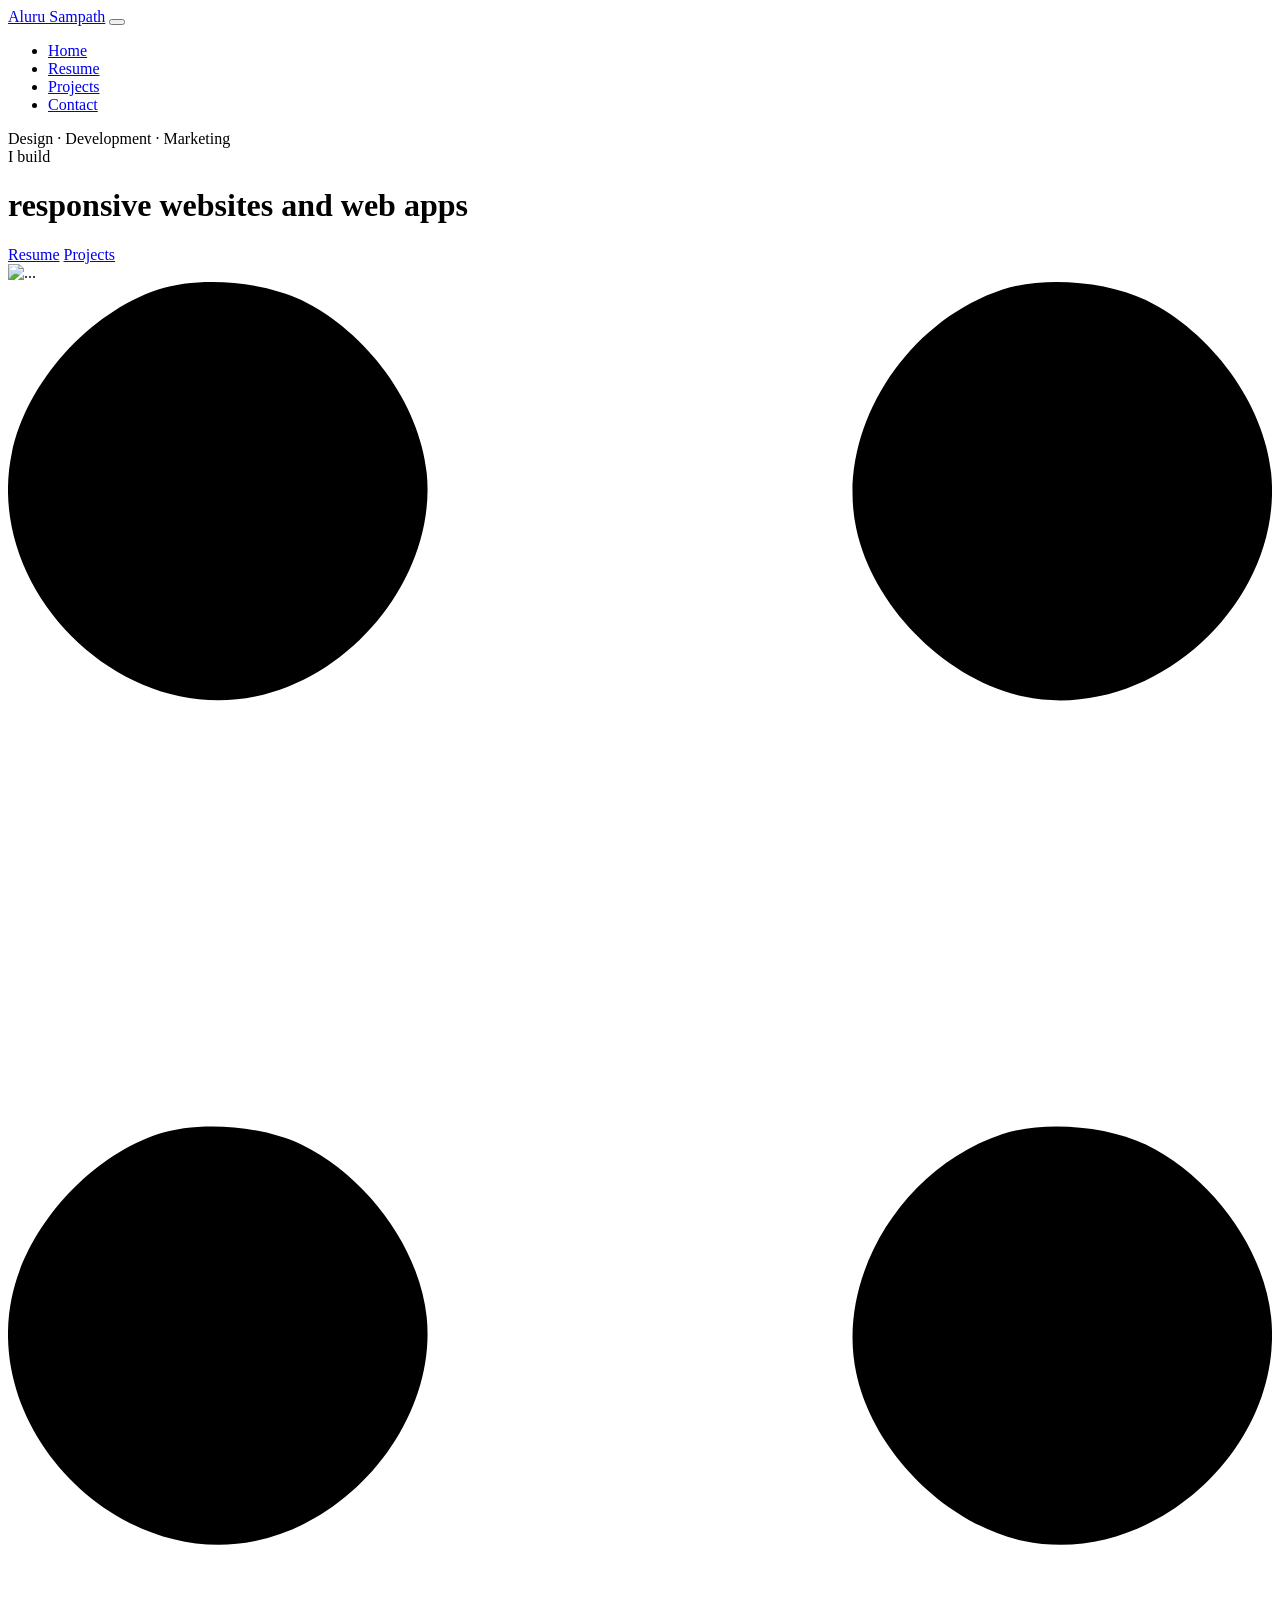
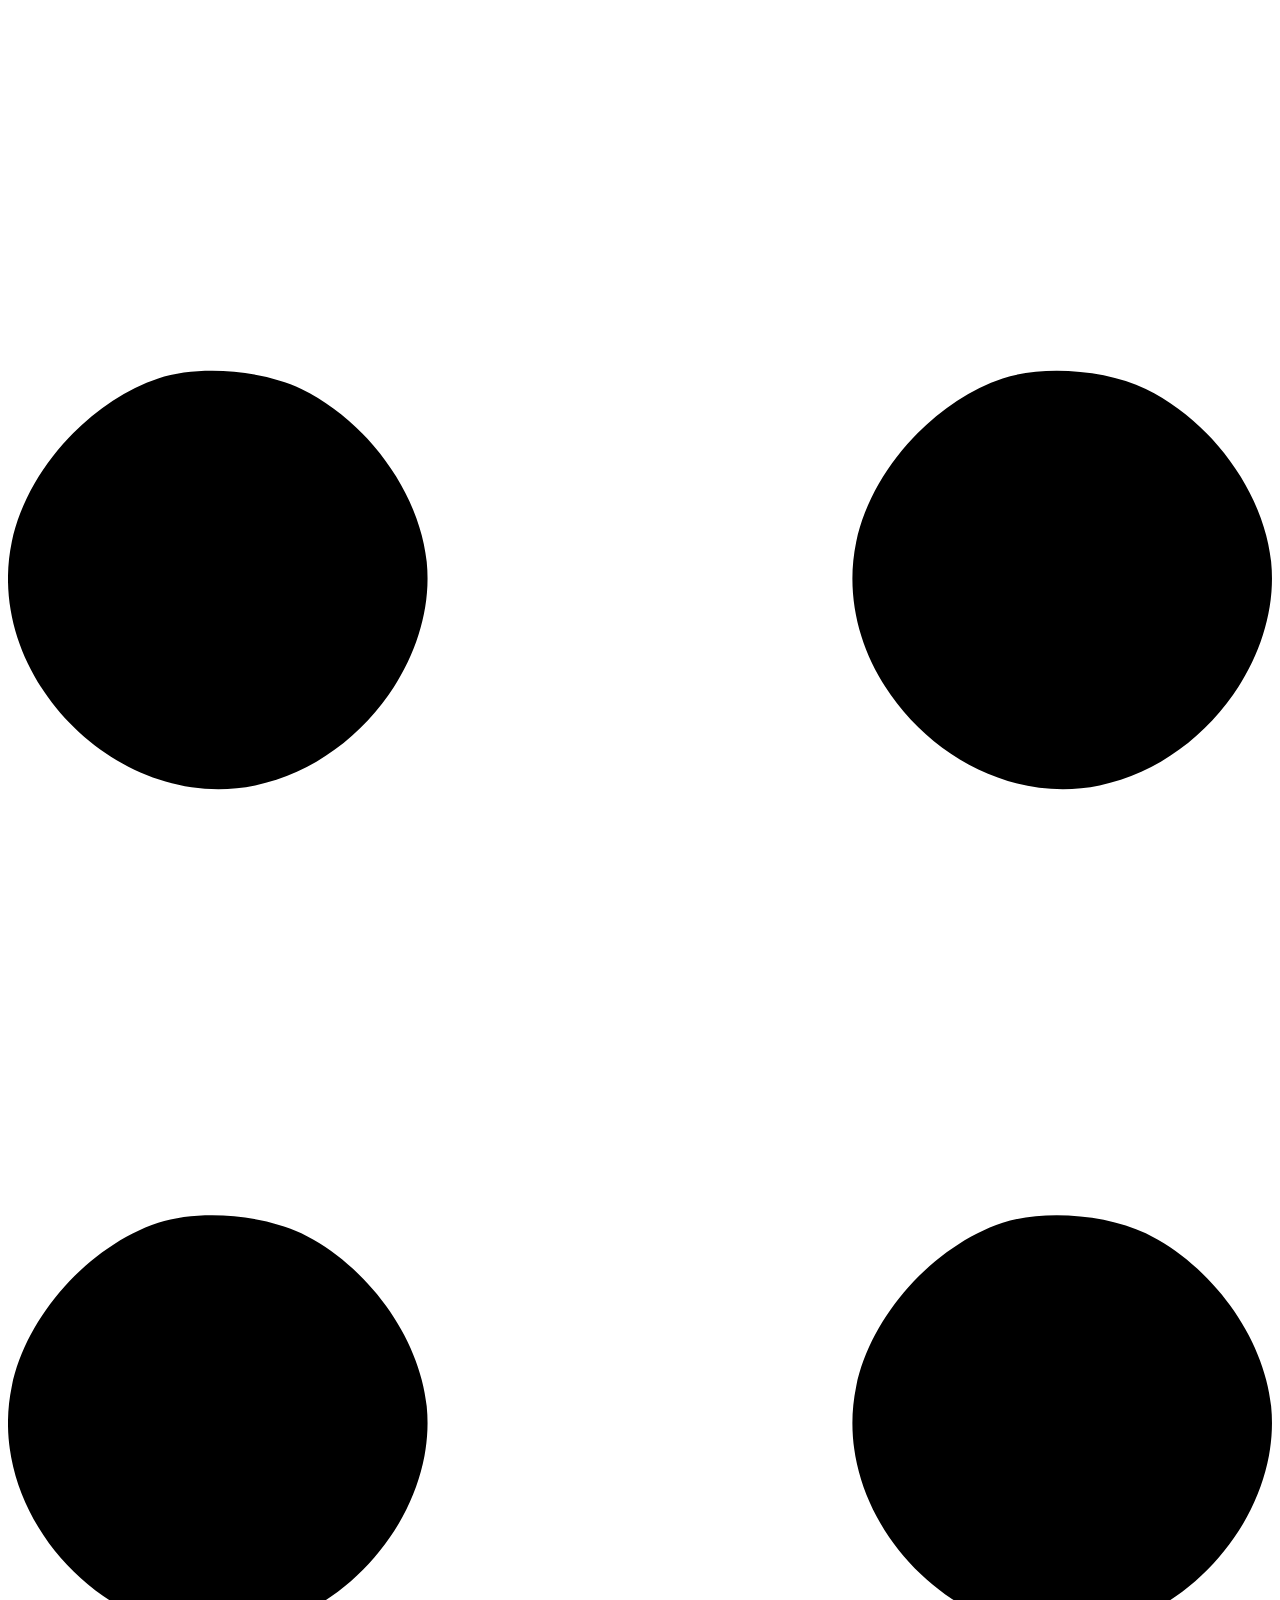
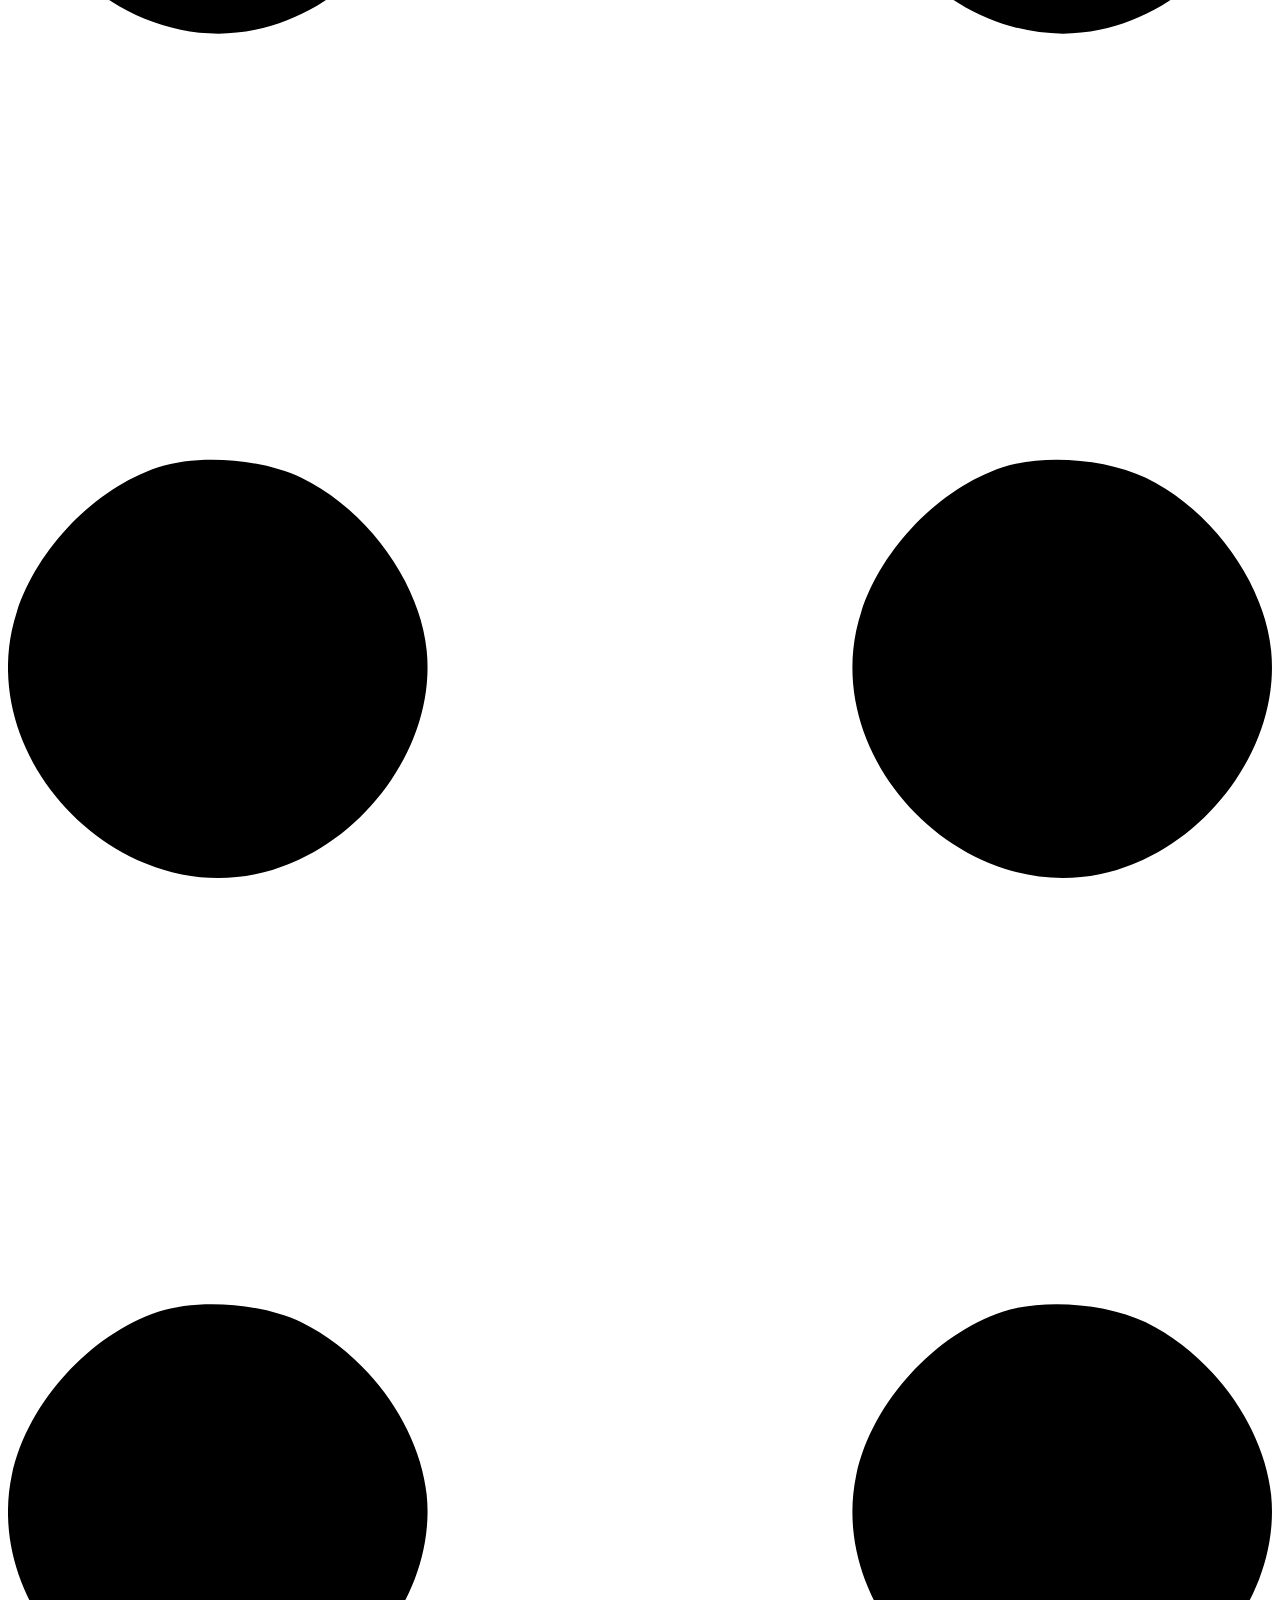
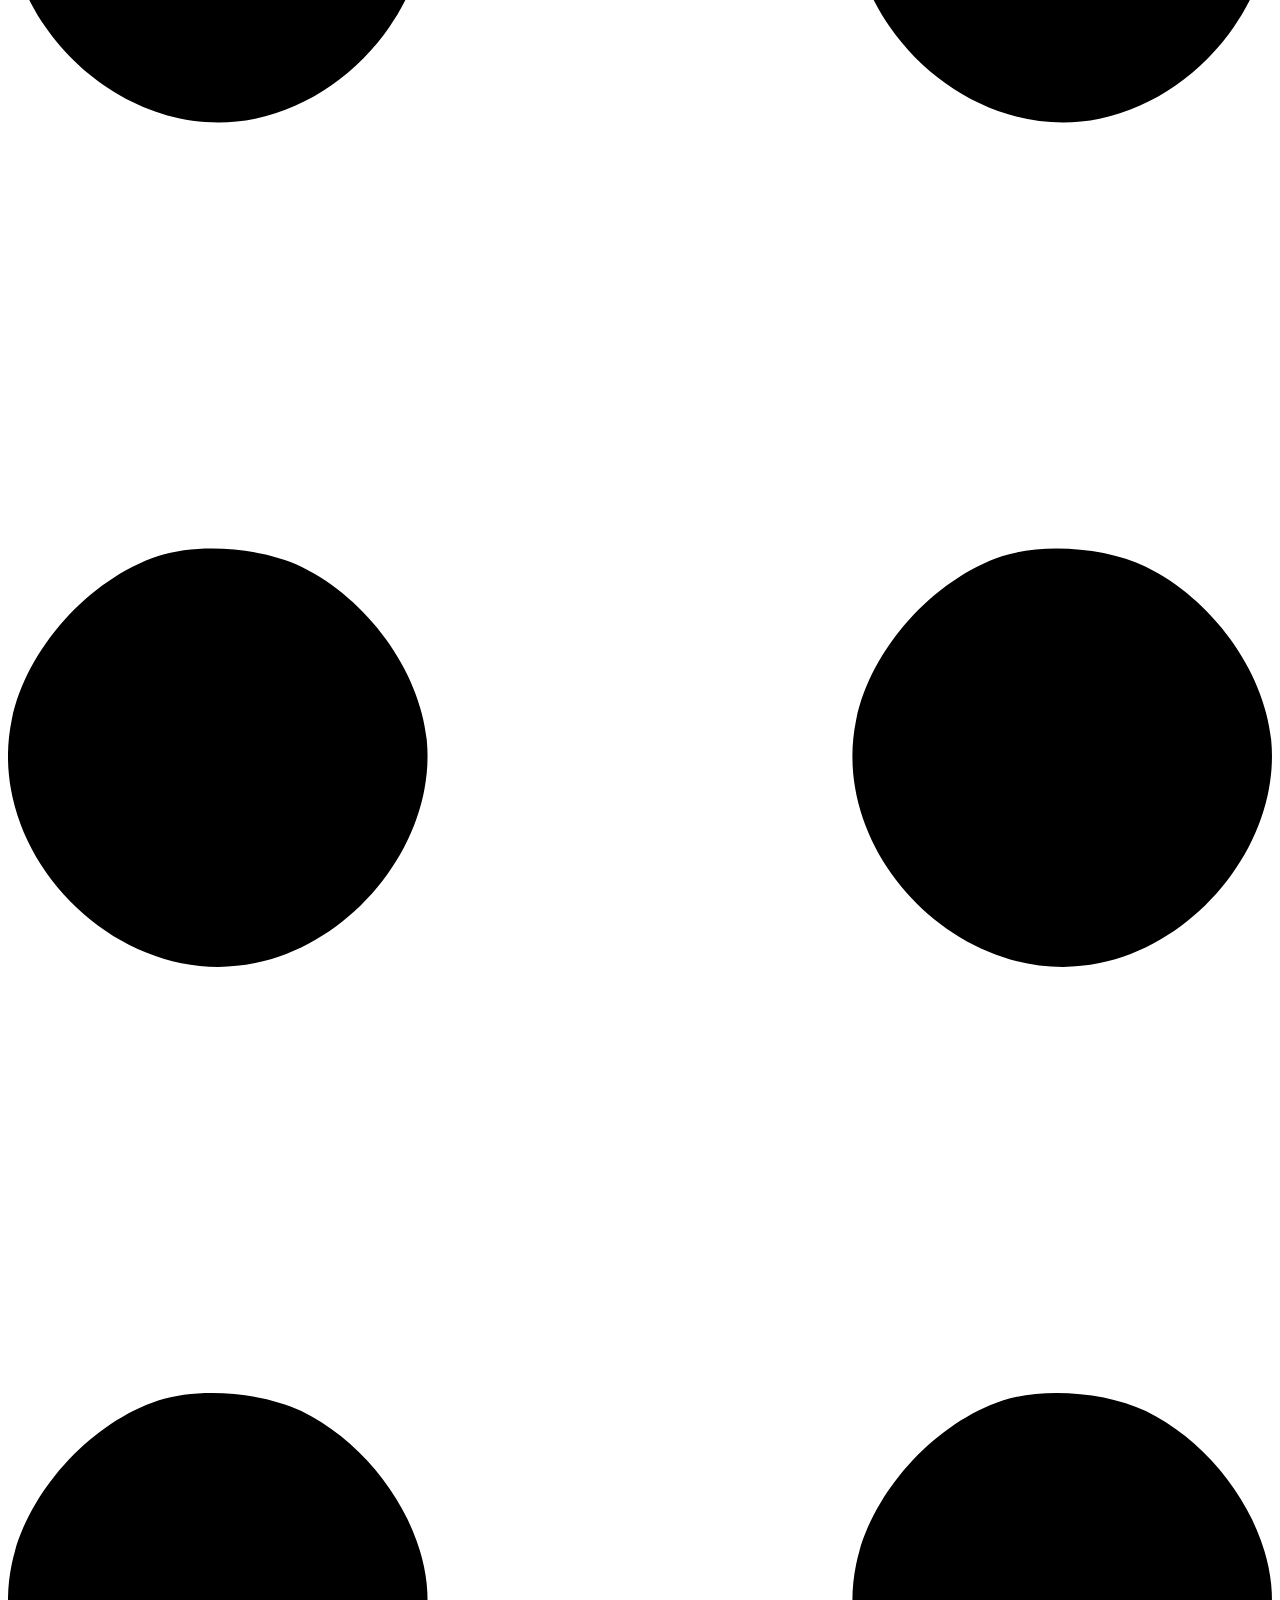
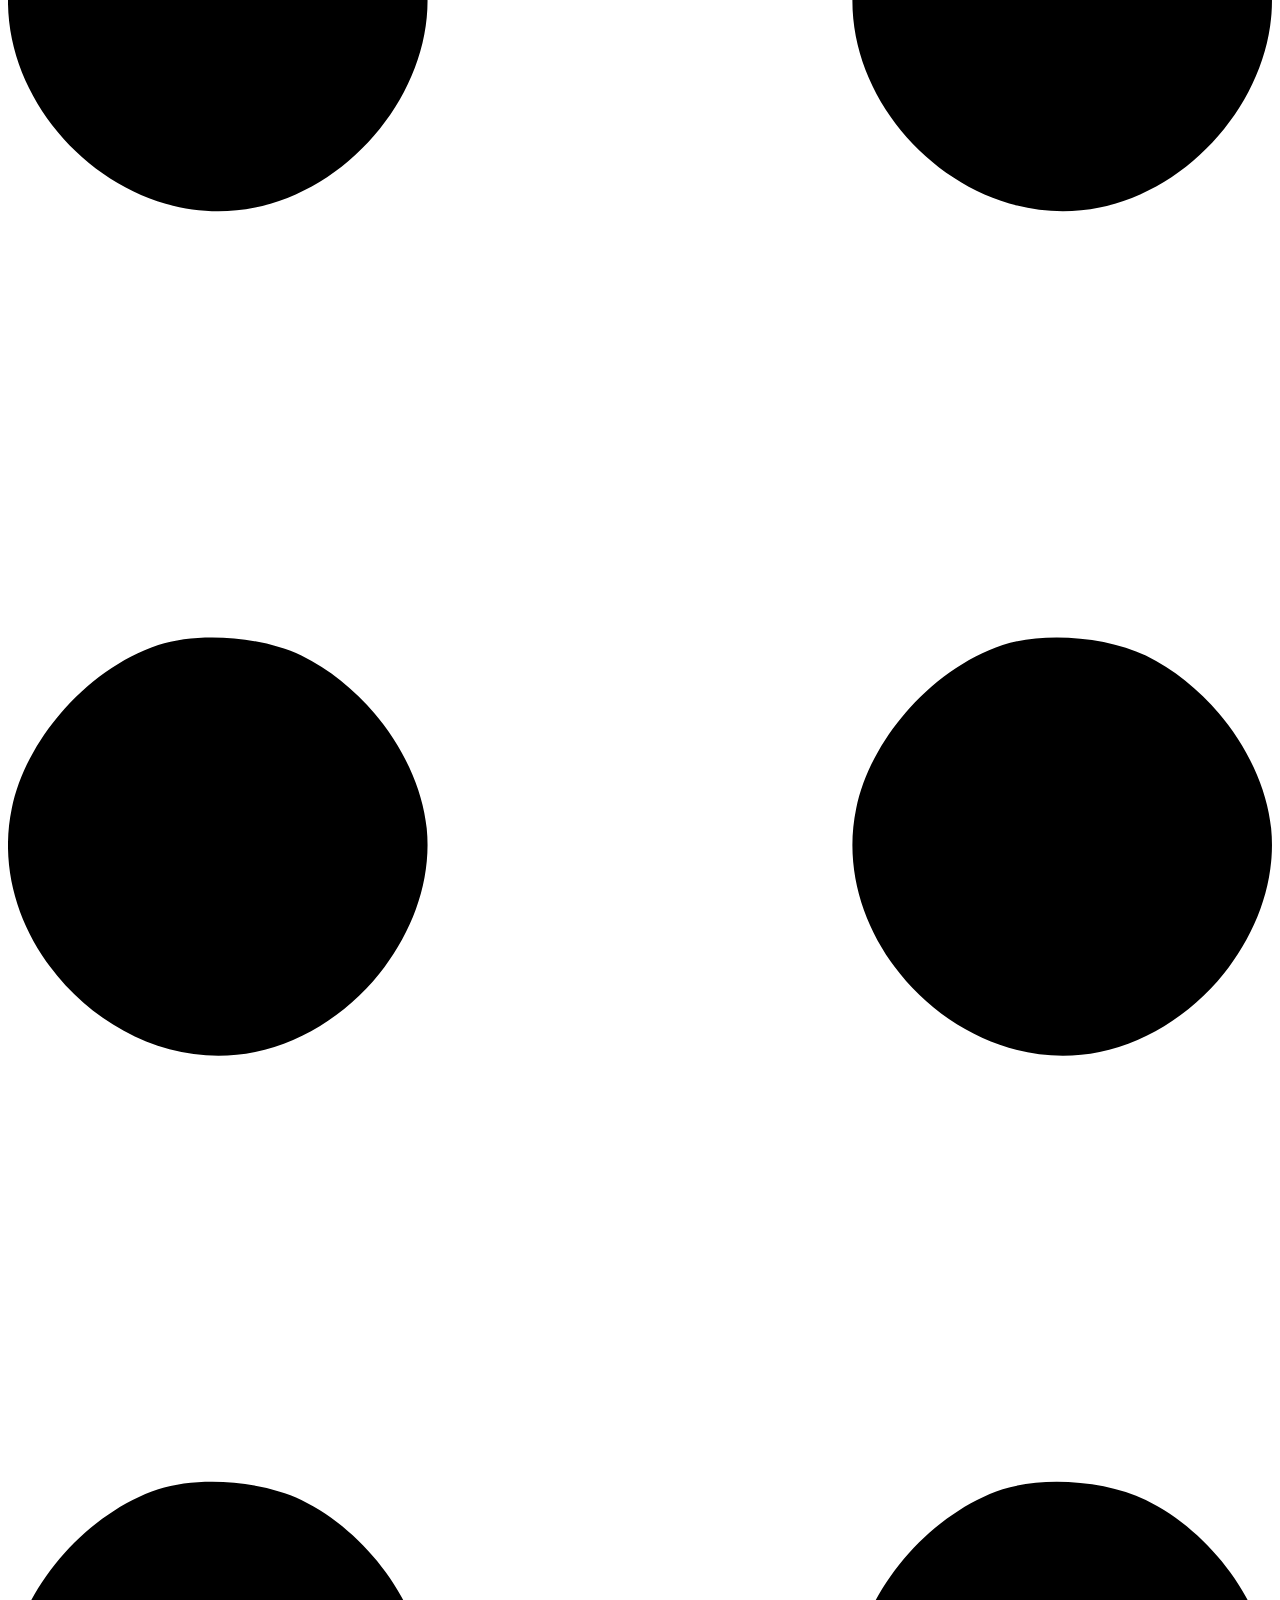
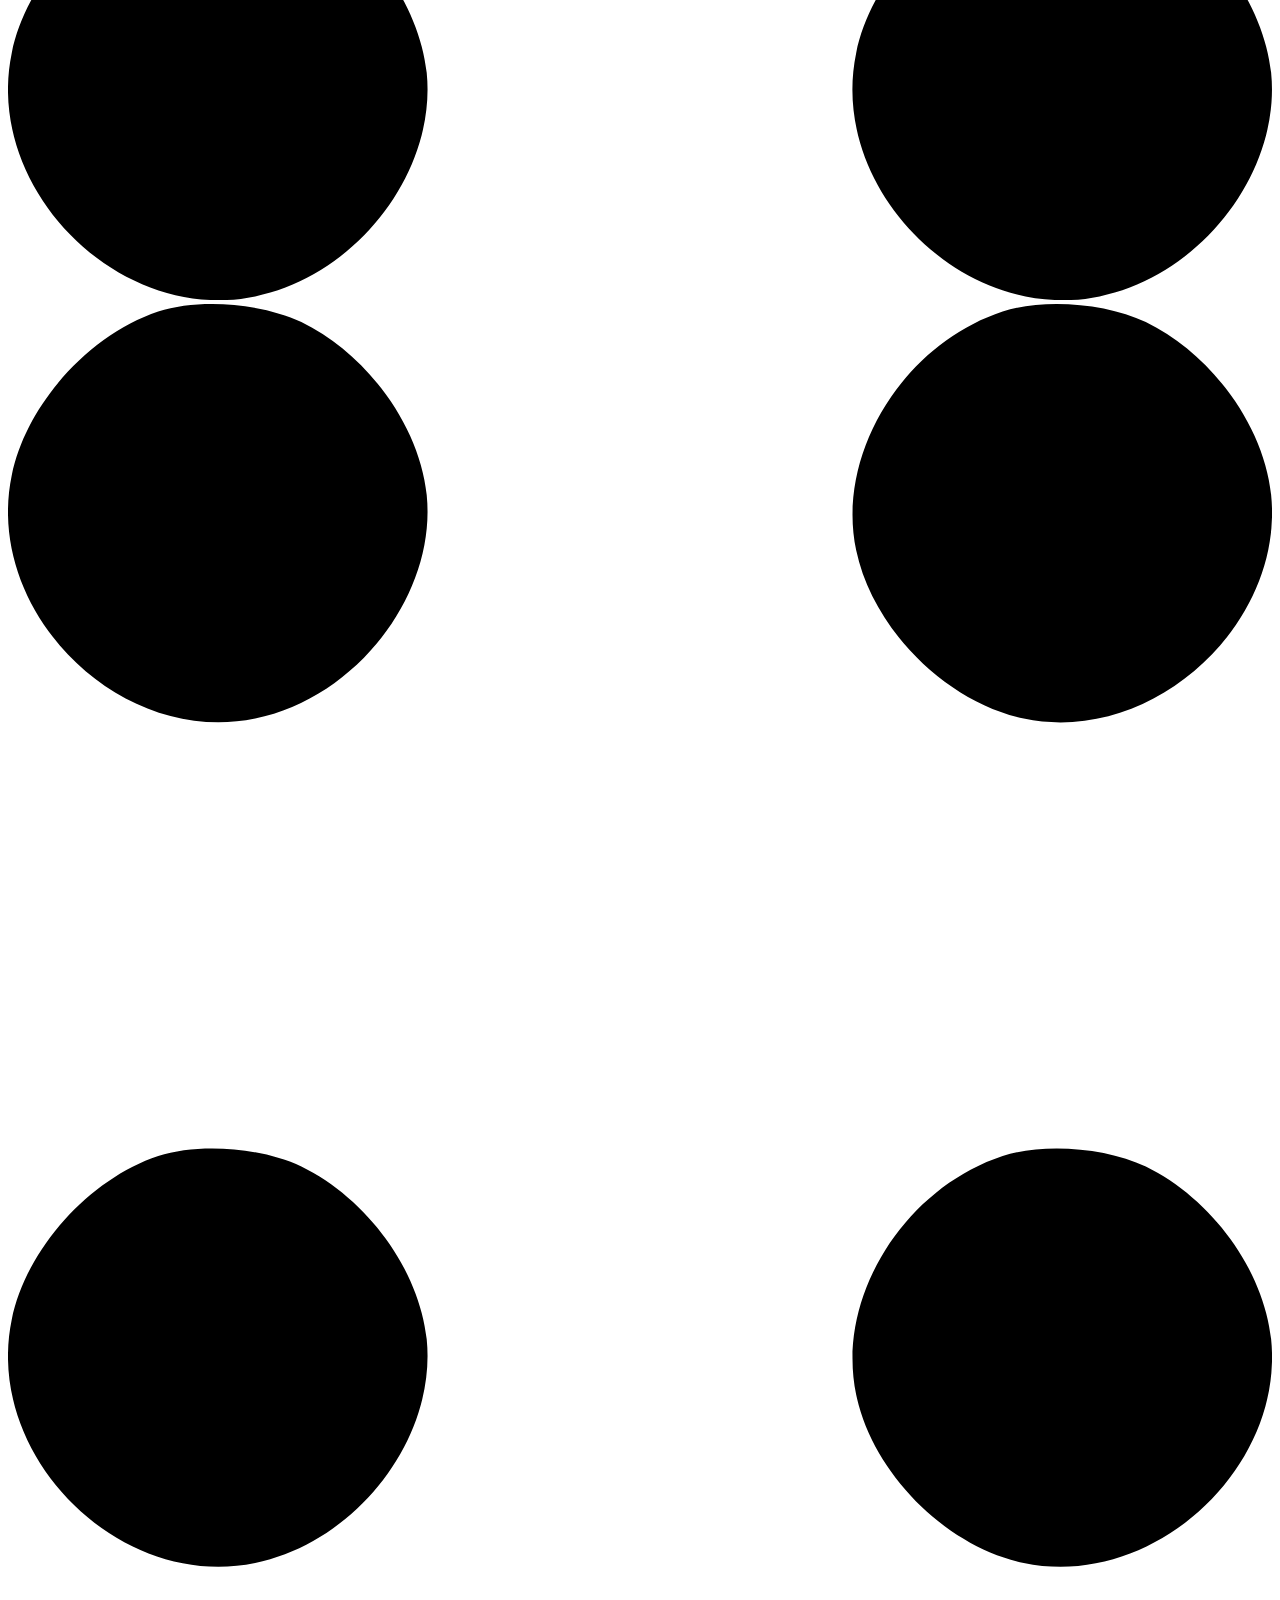
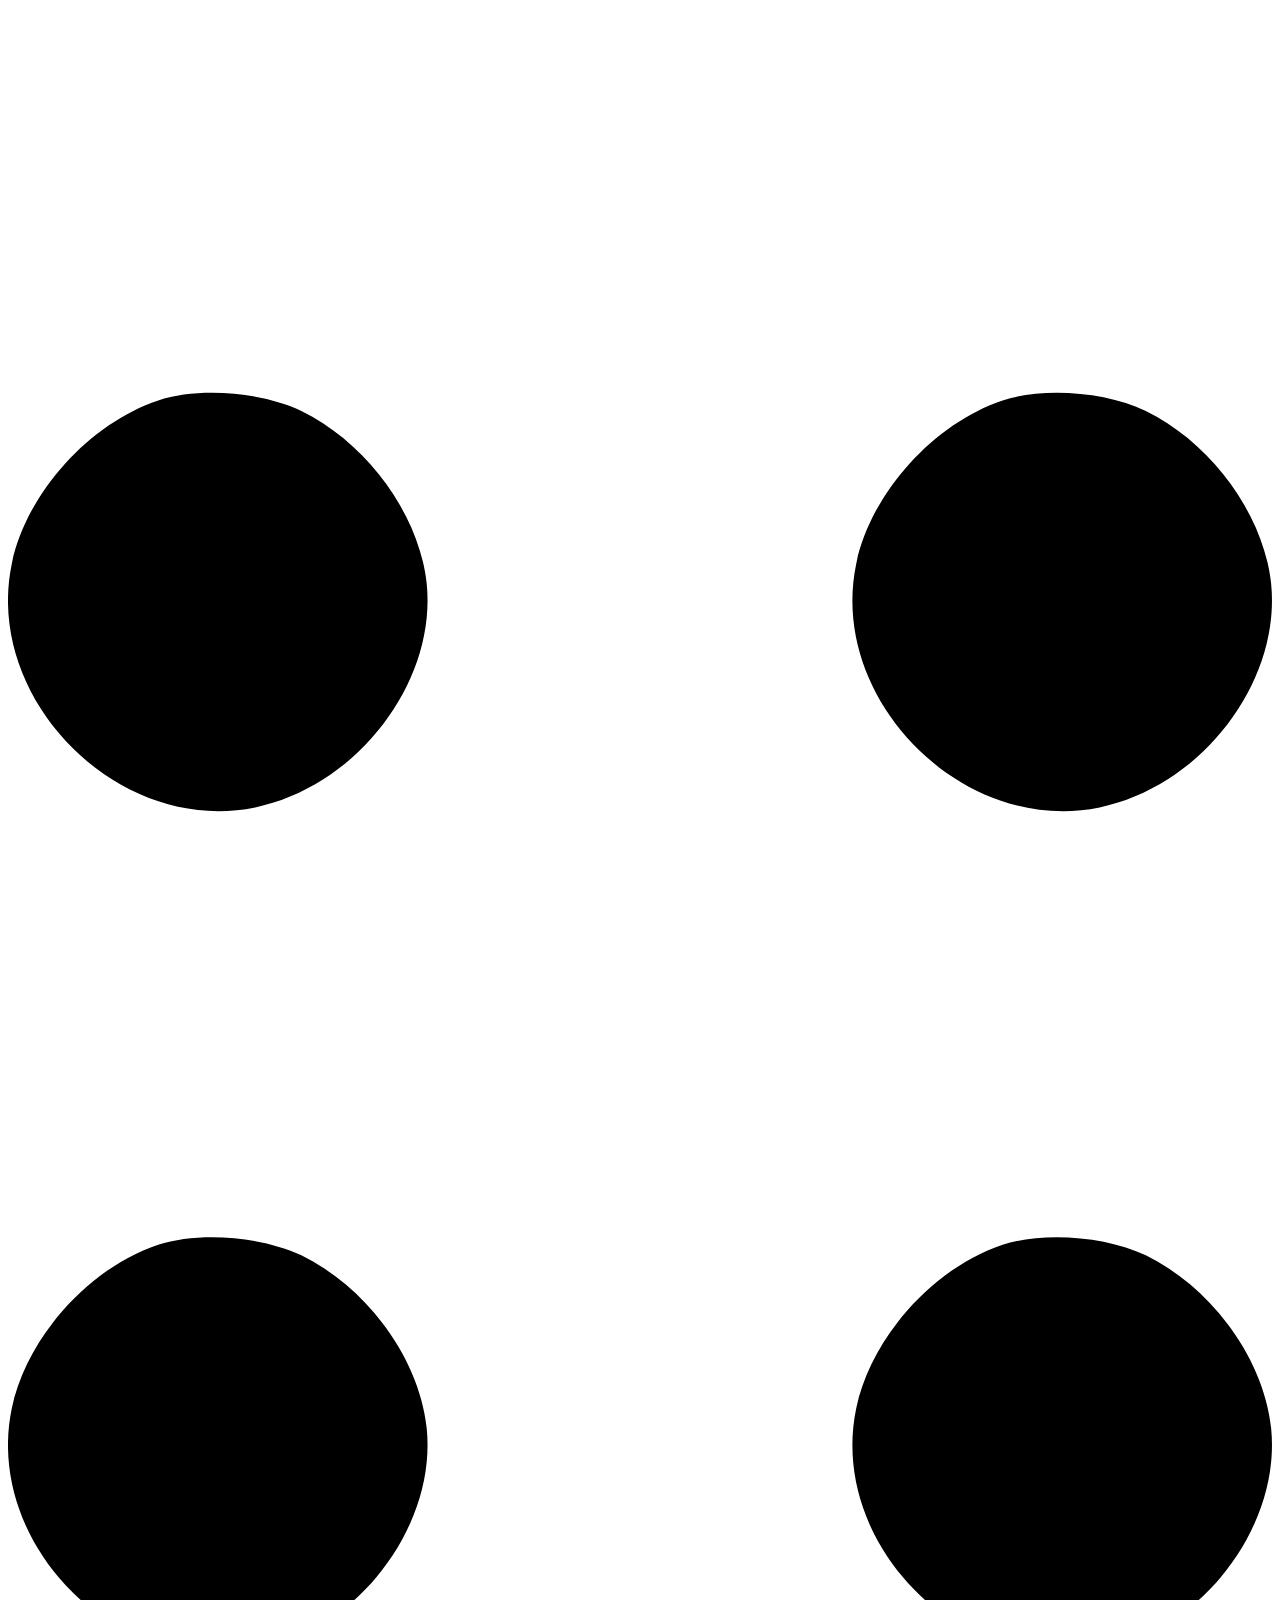
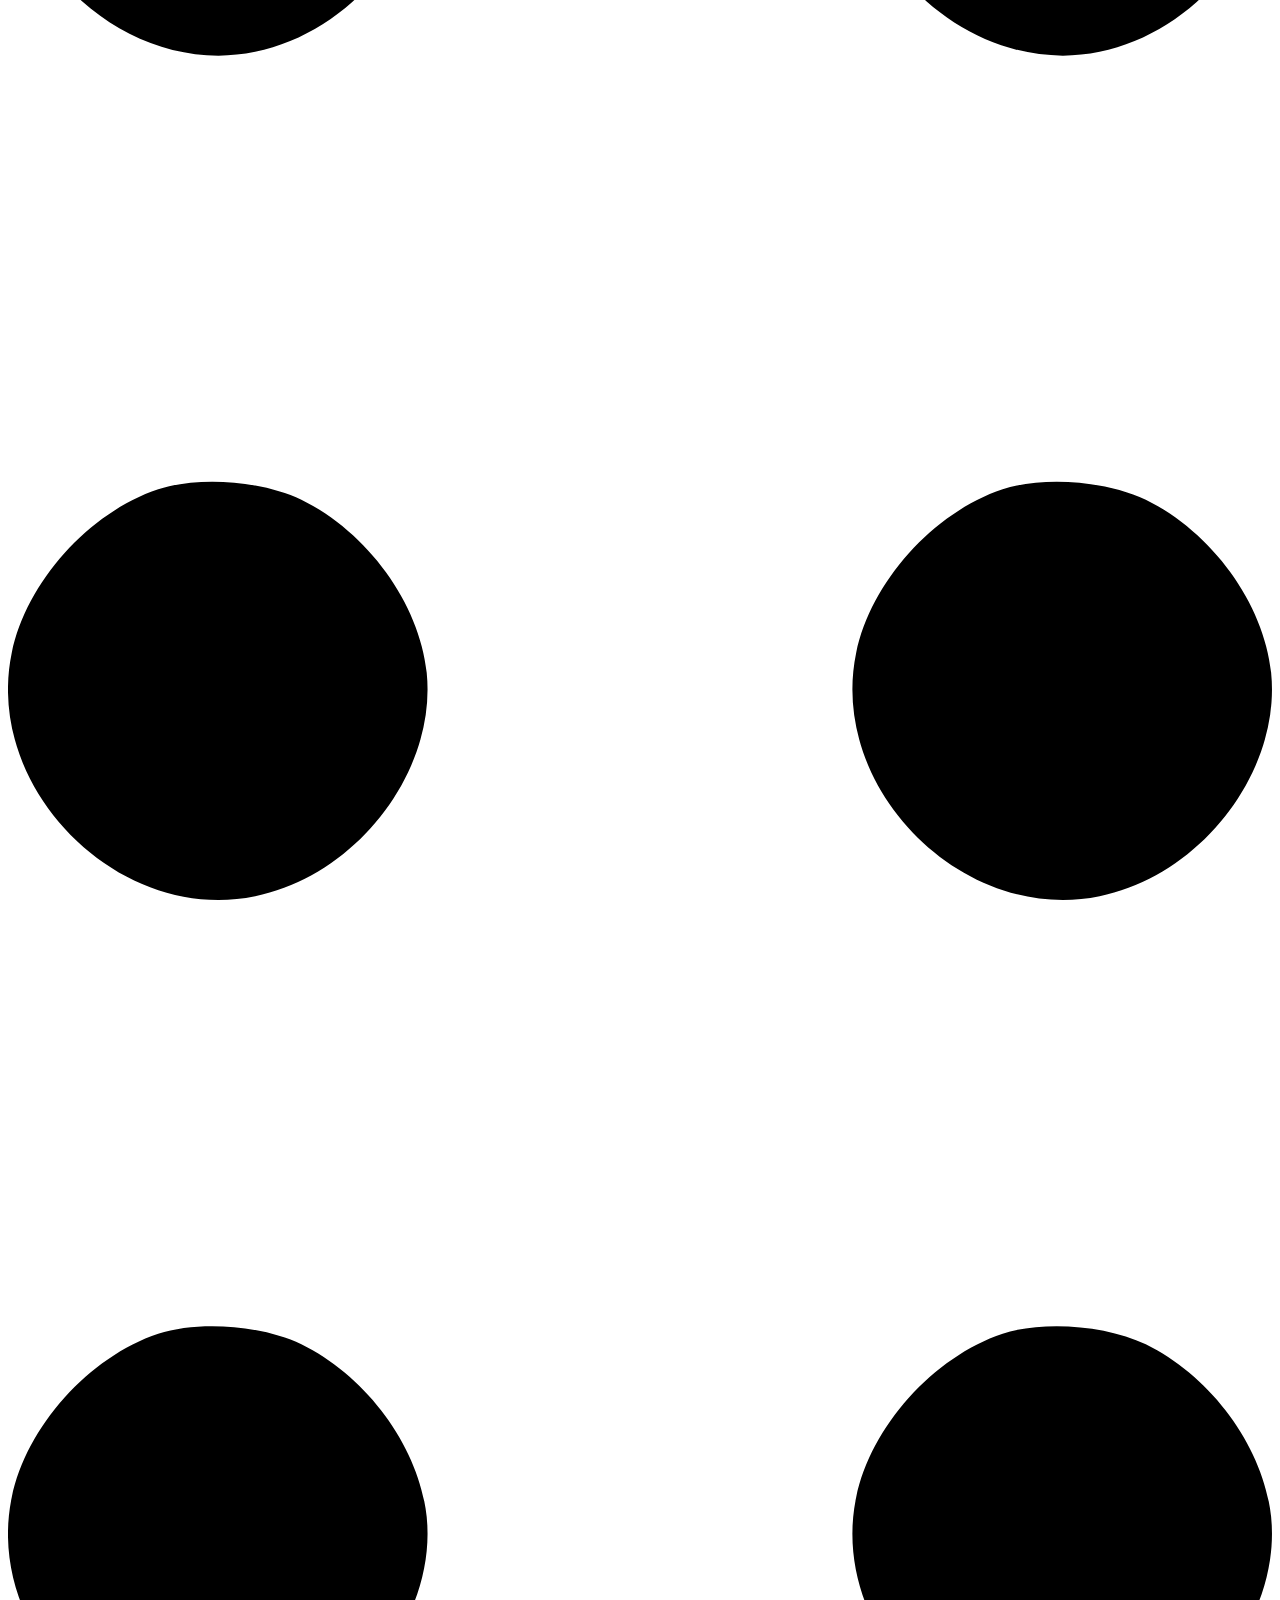
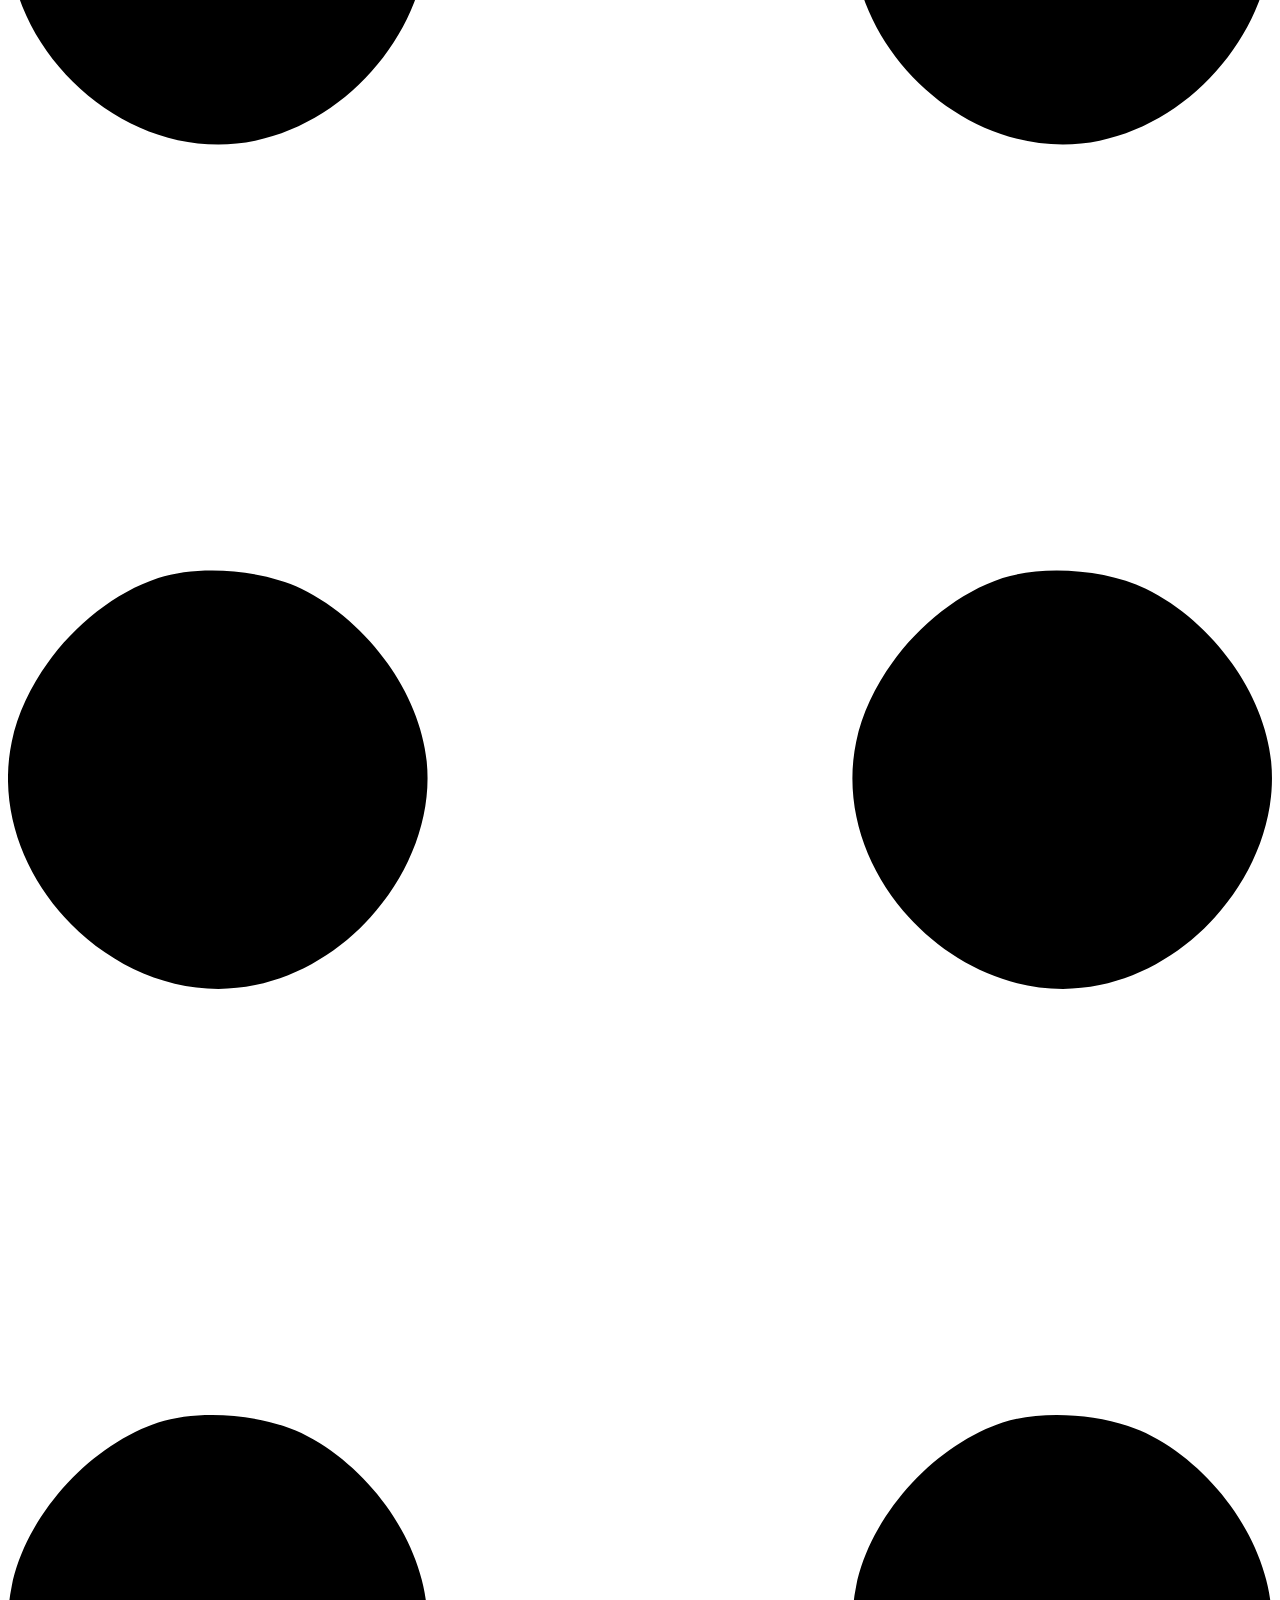
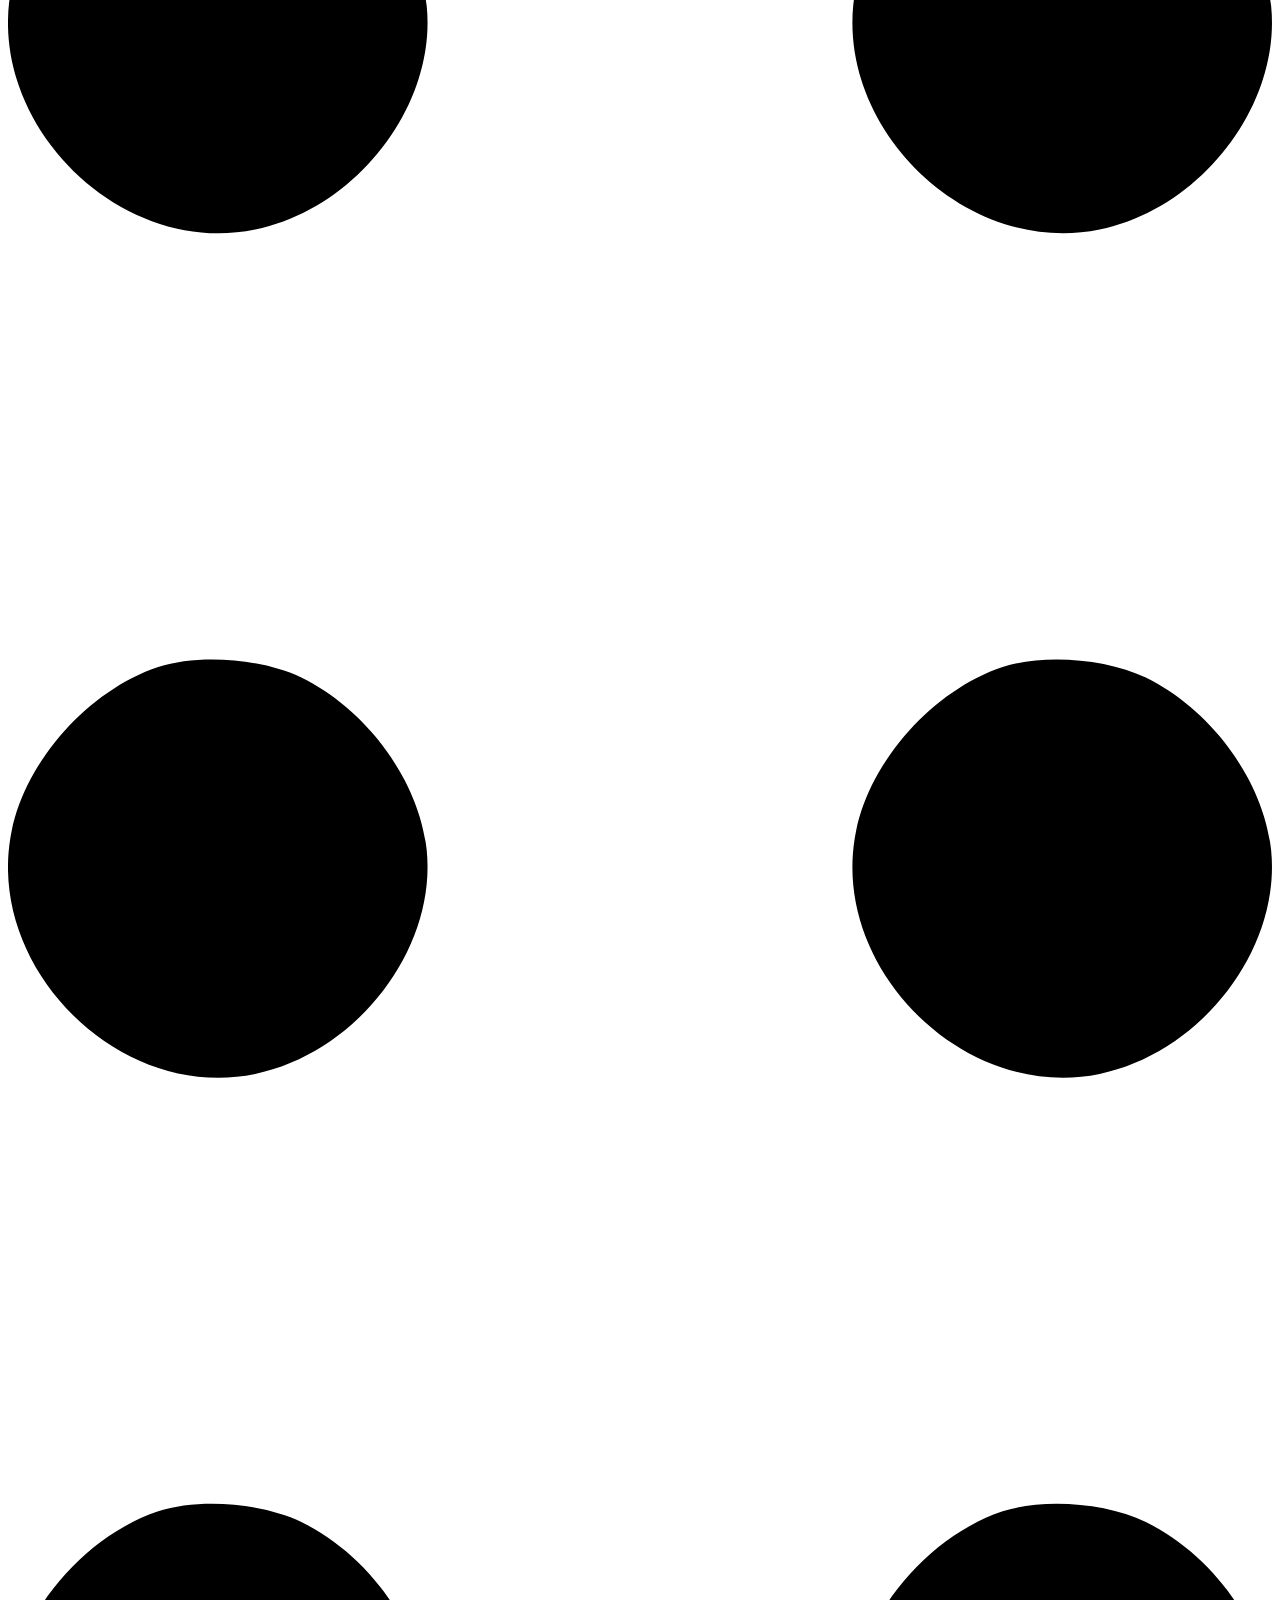
==== commit ea534421: "7rtyuytf" ====
--- a/index.html
+++ b/index.html
@@ -56,7 +56,7 @@
                                 <div class="profile bg-gradient-primary-to-secondary">
                                     <!-- TIP: For best results, use a photo with a transparent background like the demo example below-->
                                     <!-- Watch a tutorial on how to do this on YouTube (link)-->
-                                    <img class="profile-img" src="./laptop.png" alt="..." />
+                                    <img class="profile-img" src="" alt="..." />
                                     <div class="dots-1">
                                         <!-- SVG Dots-->
                                         <svg version="1.1" xmlns="http://www.w3.org/2000/svg" xmlns:xlink="http://www.w3.org/1999/xlink" x="0px" y="0px" viewBox="0 0 191.6 1215.4" style="enable-background: new 0 0 191.6 1215.4" xml:space="preserve">
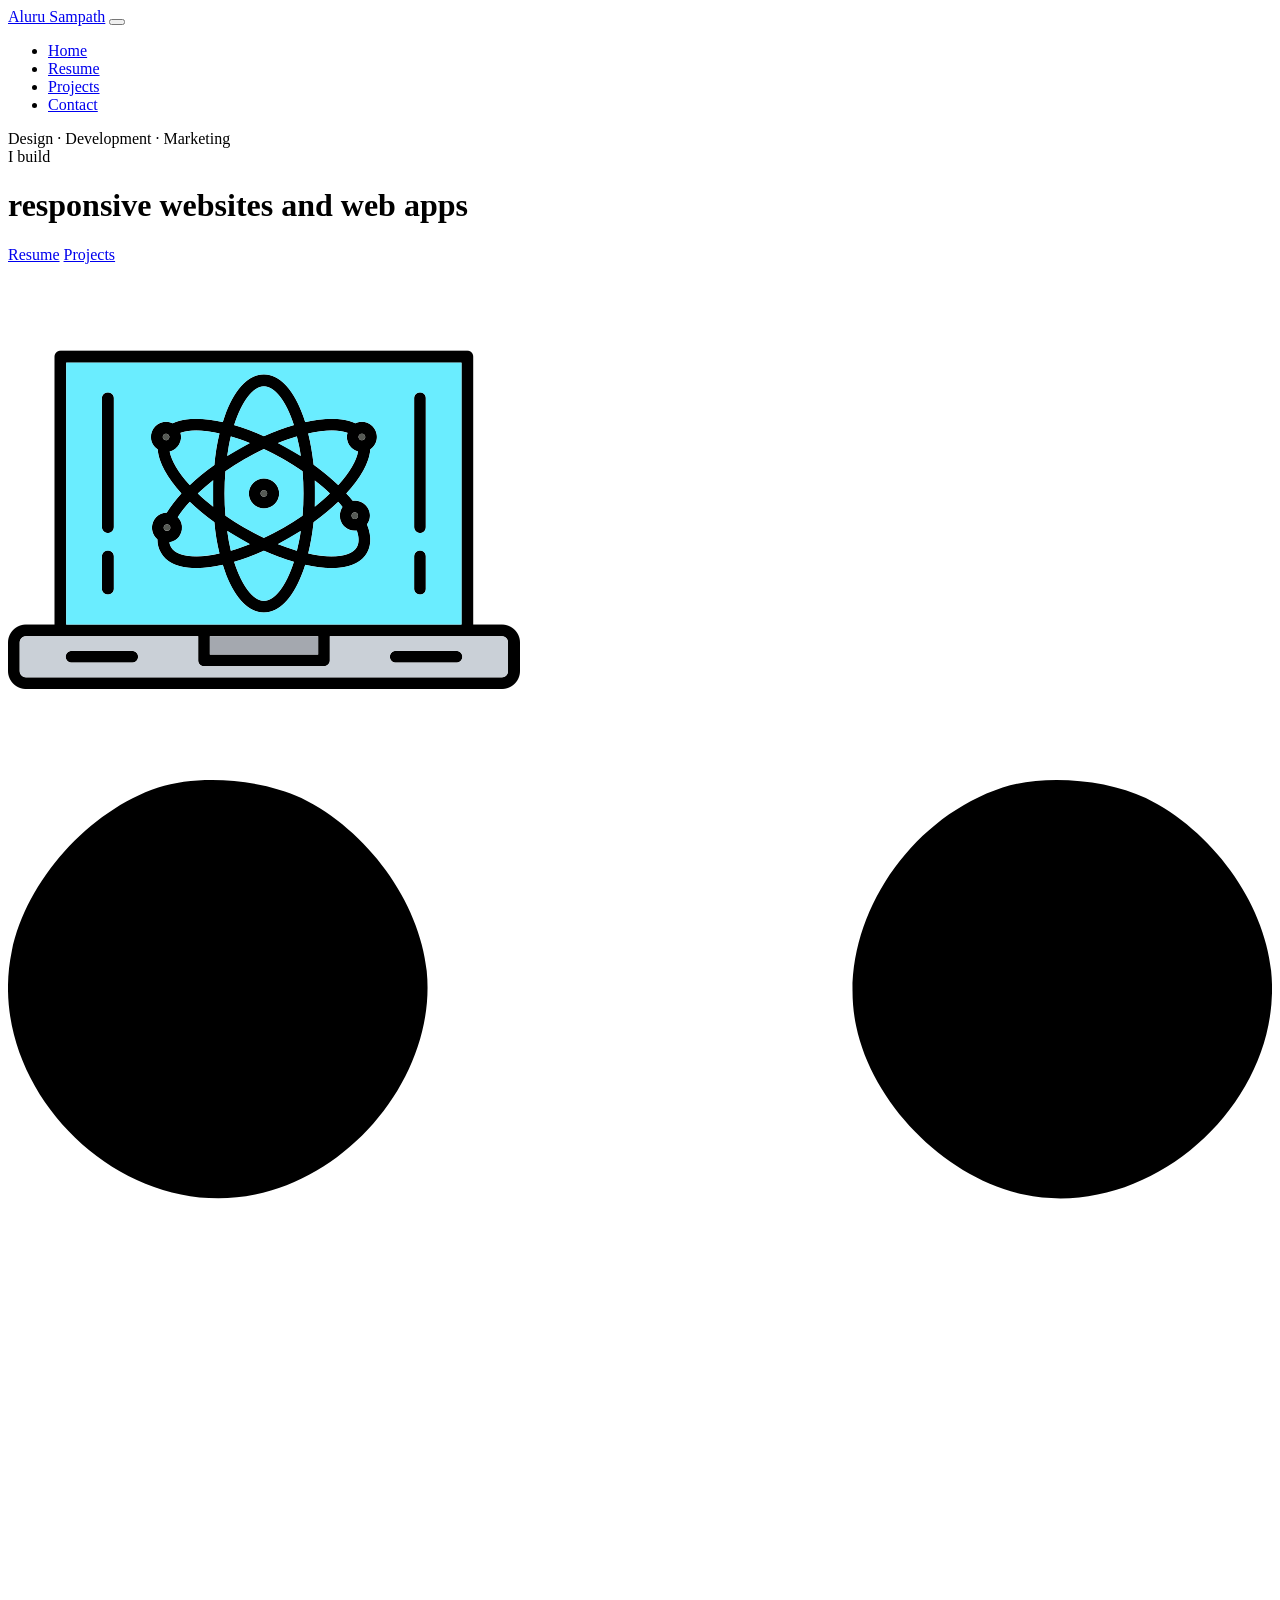
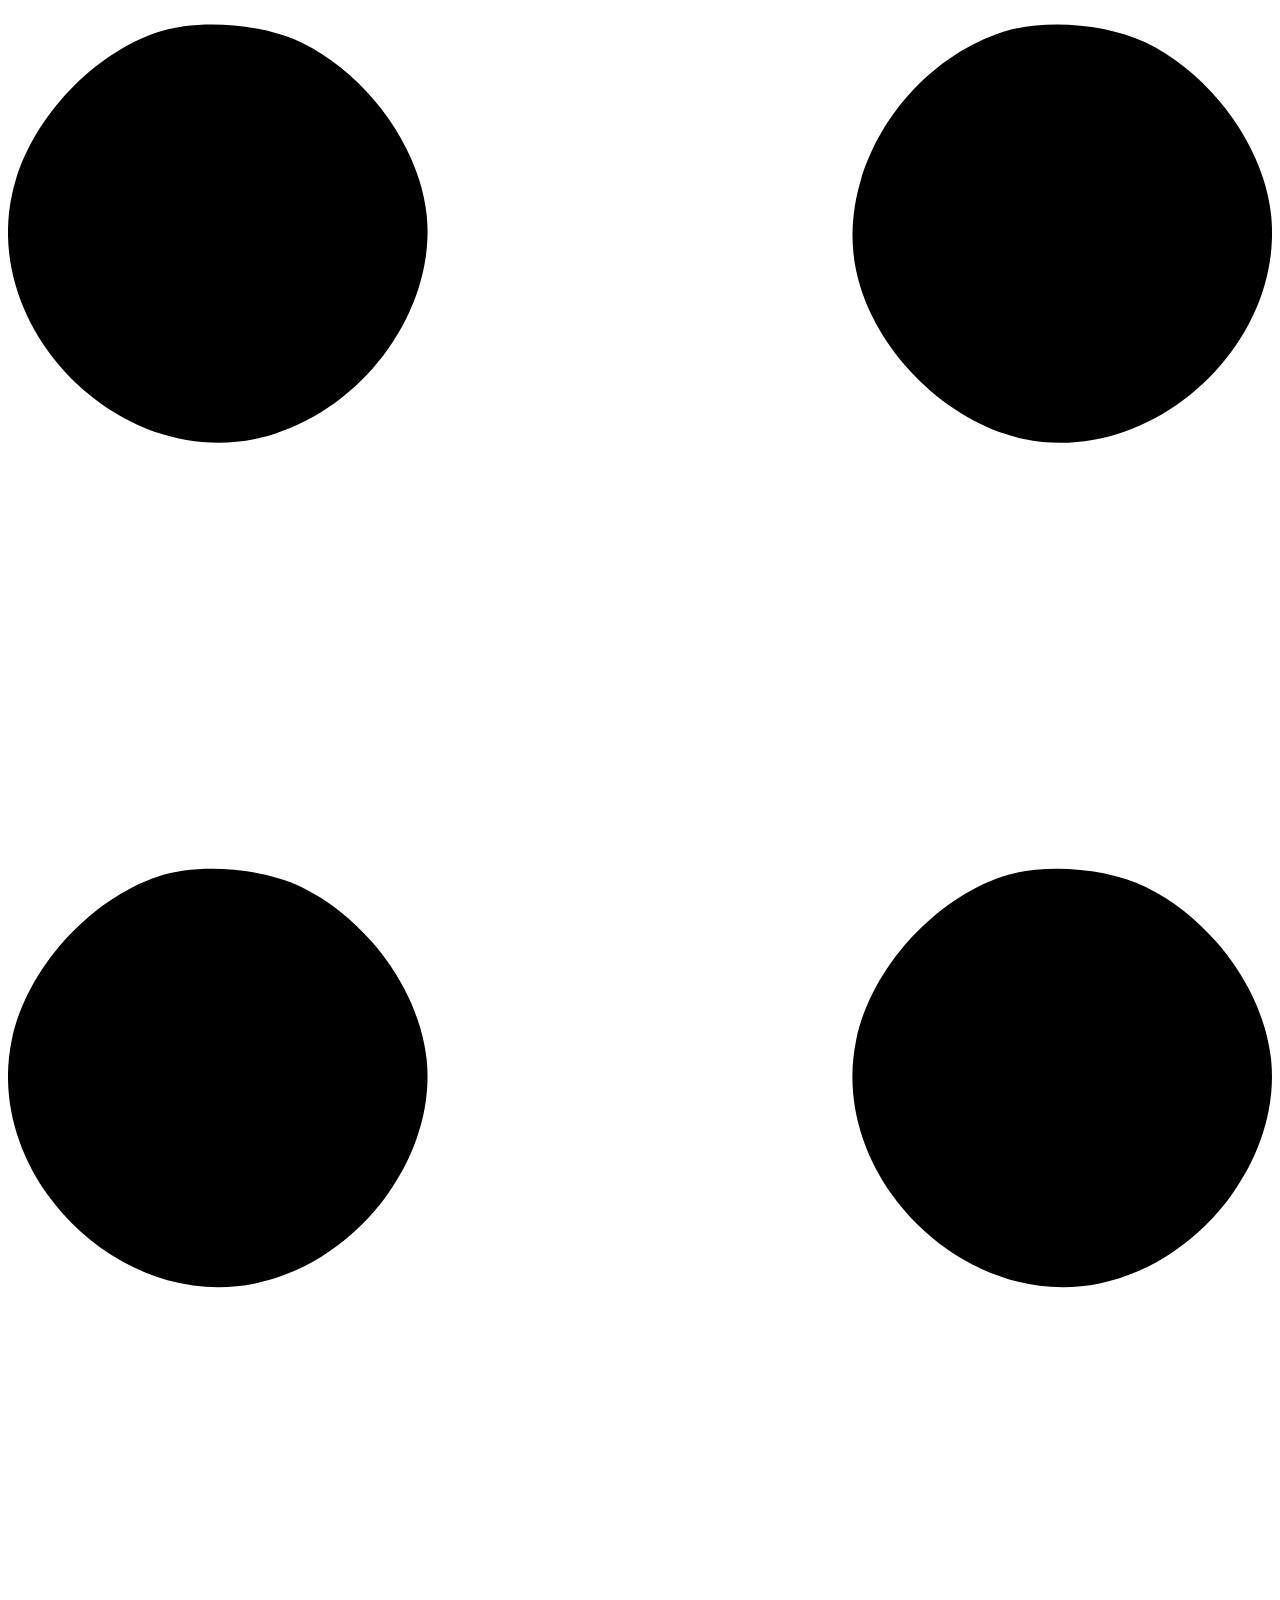
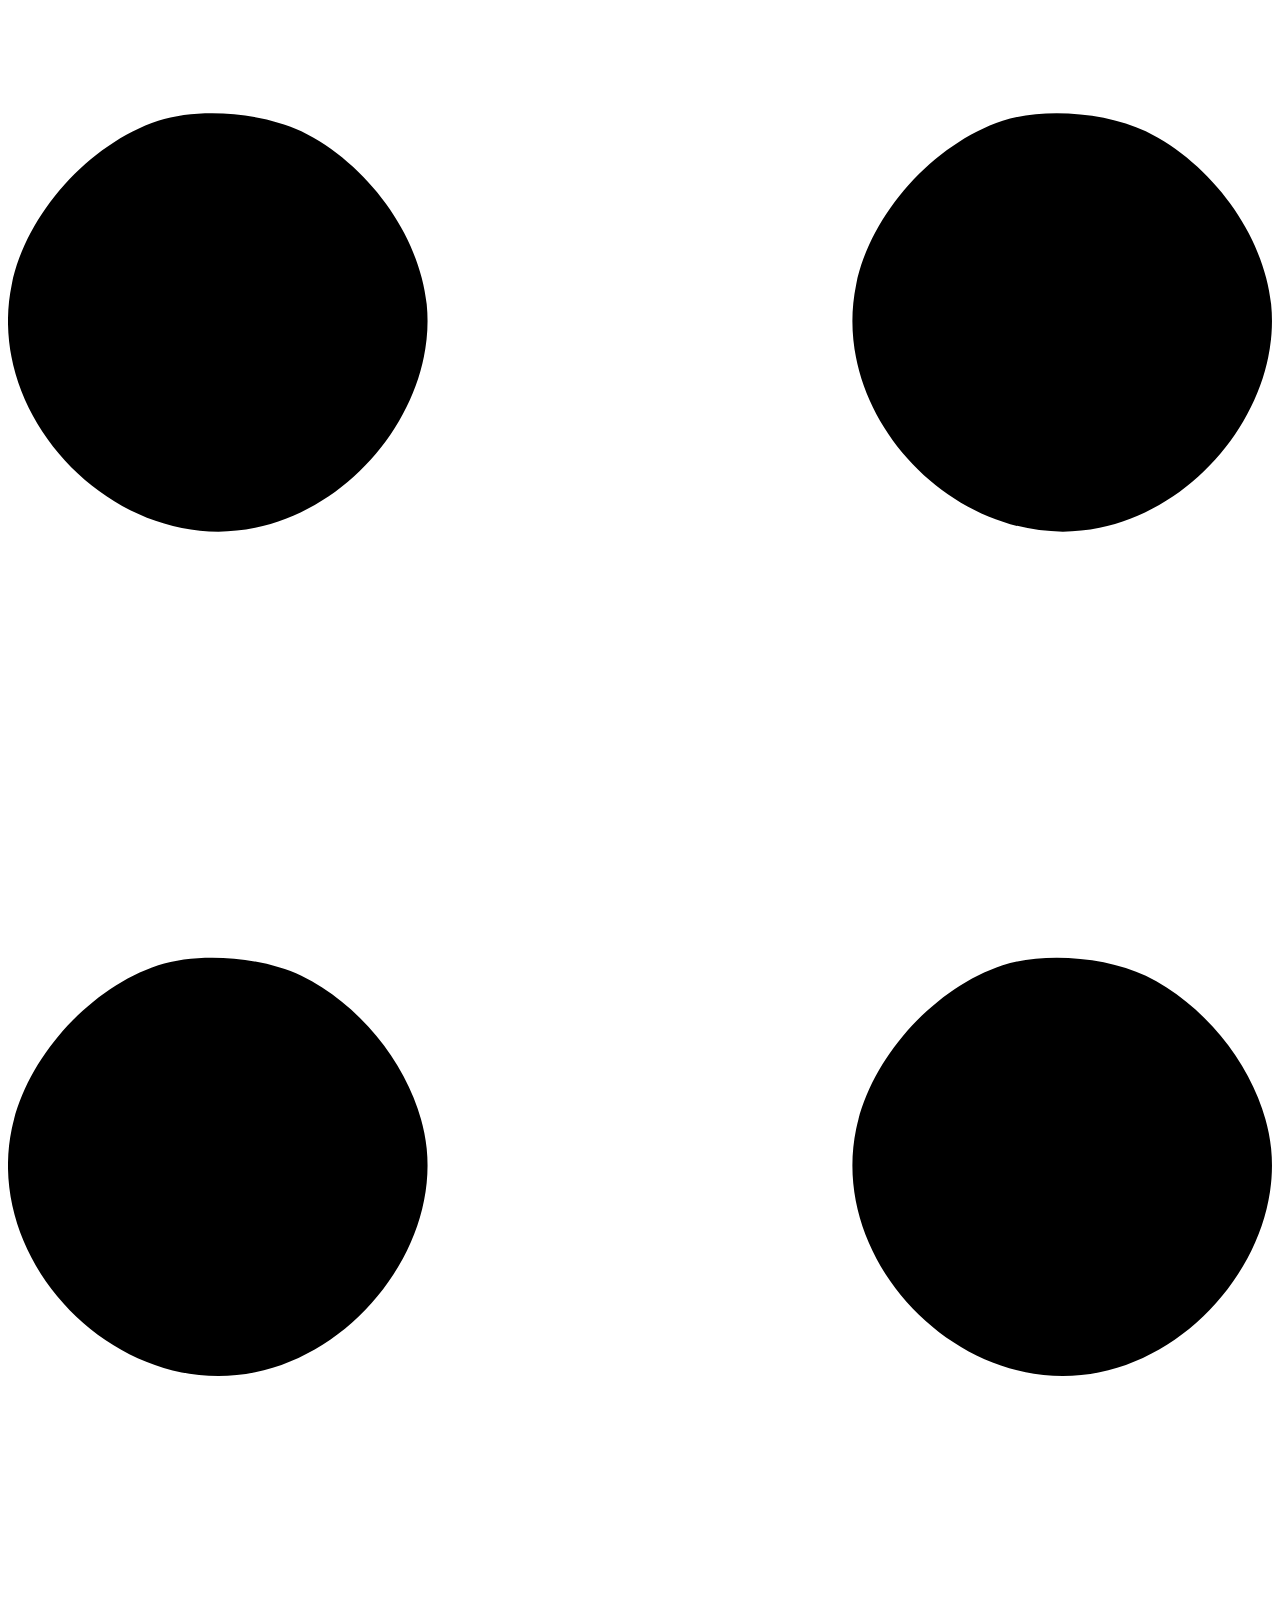
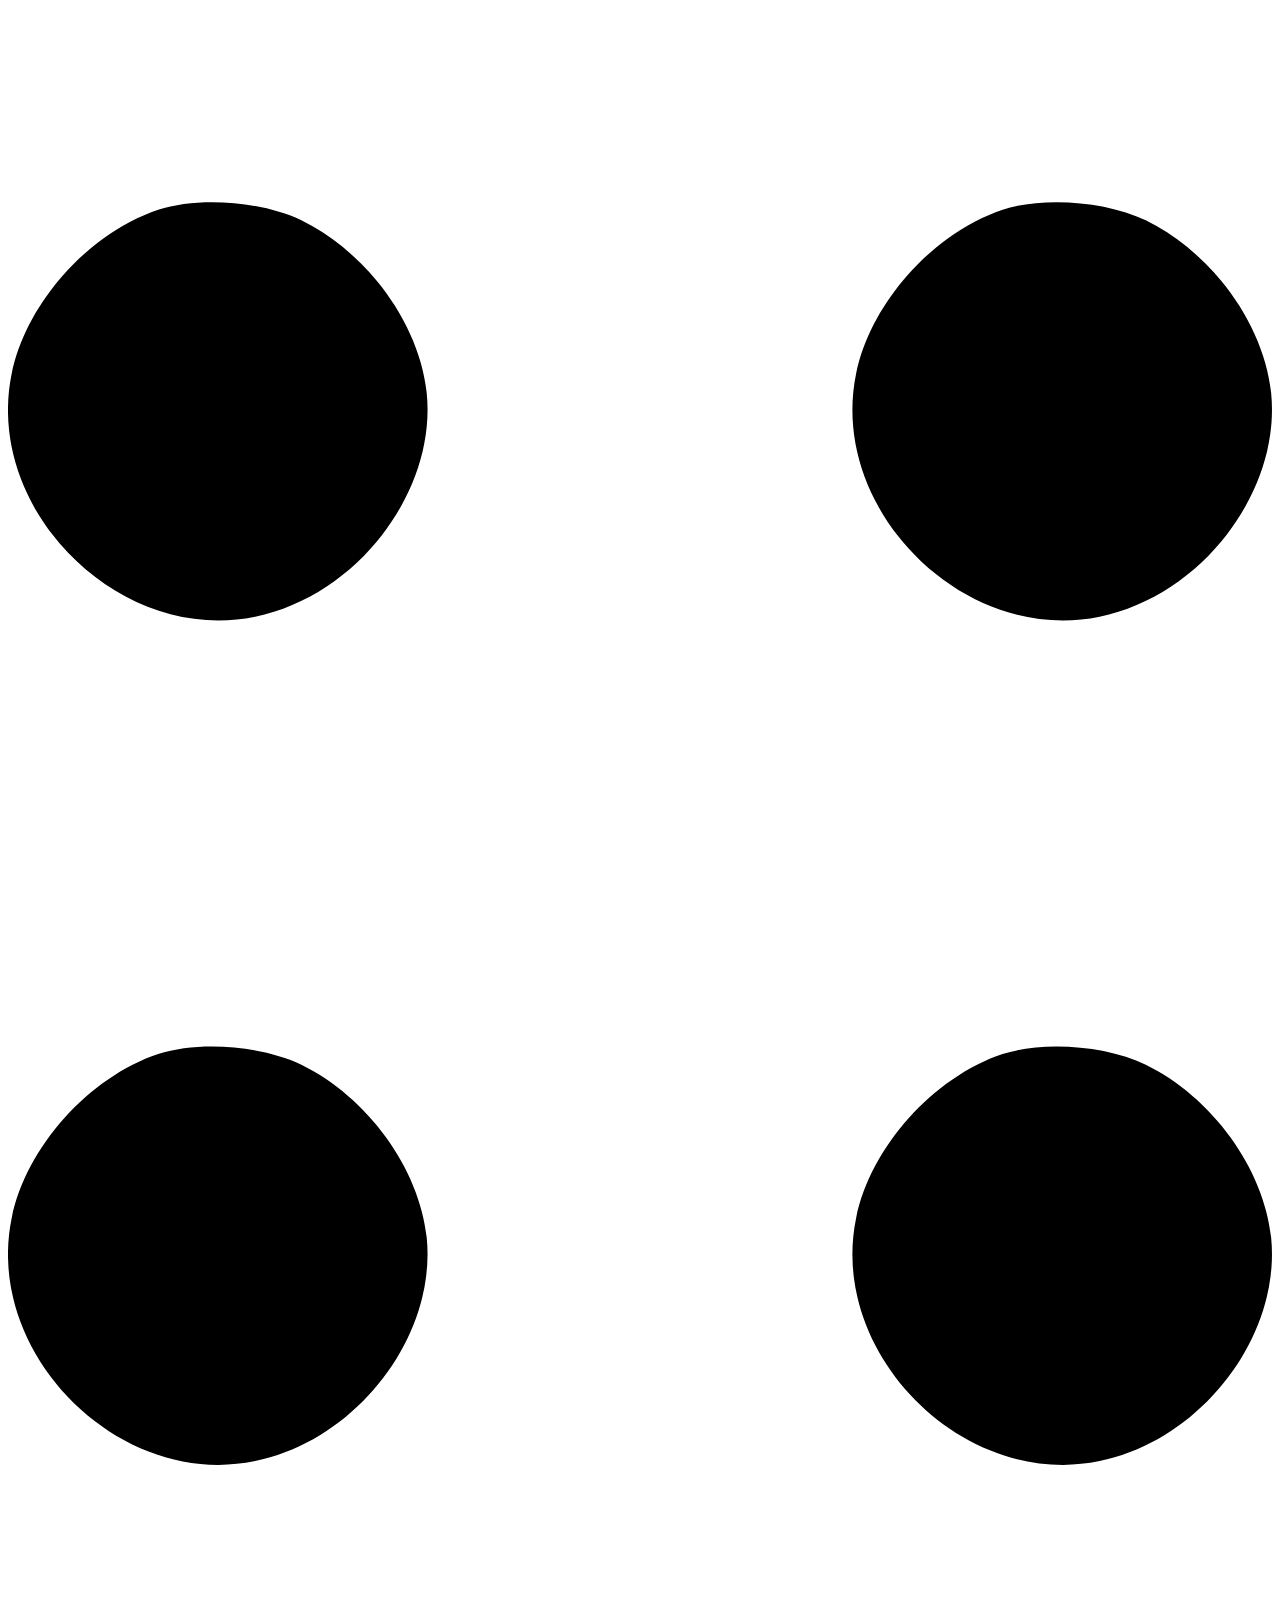
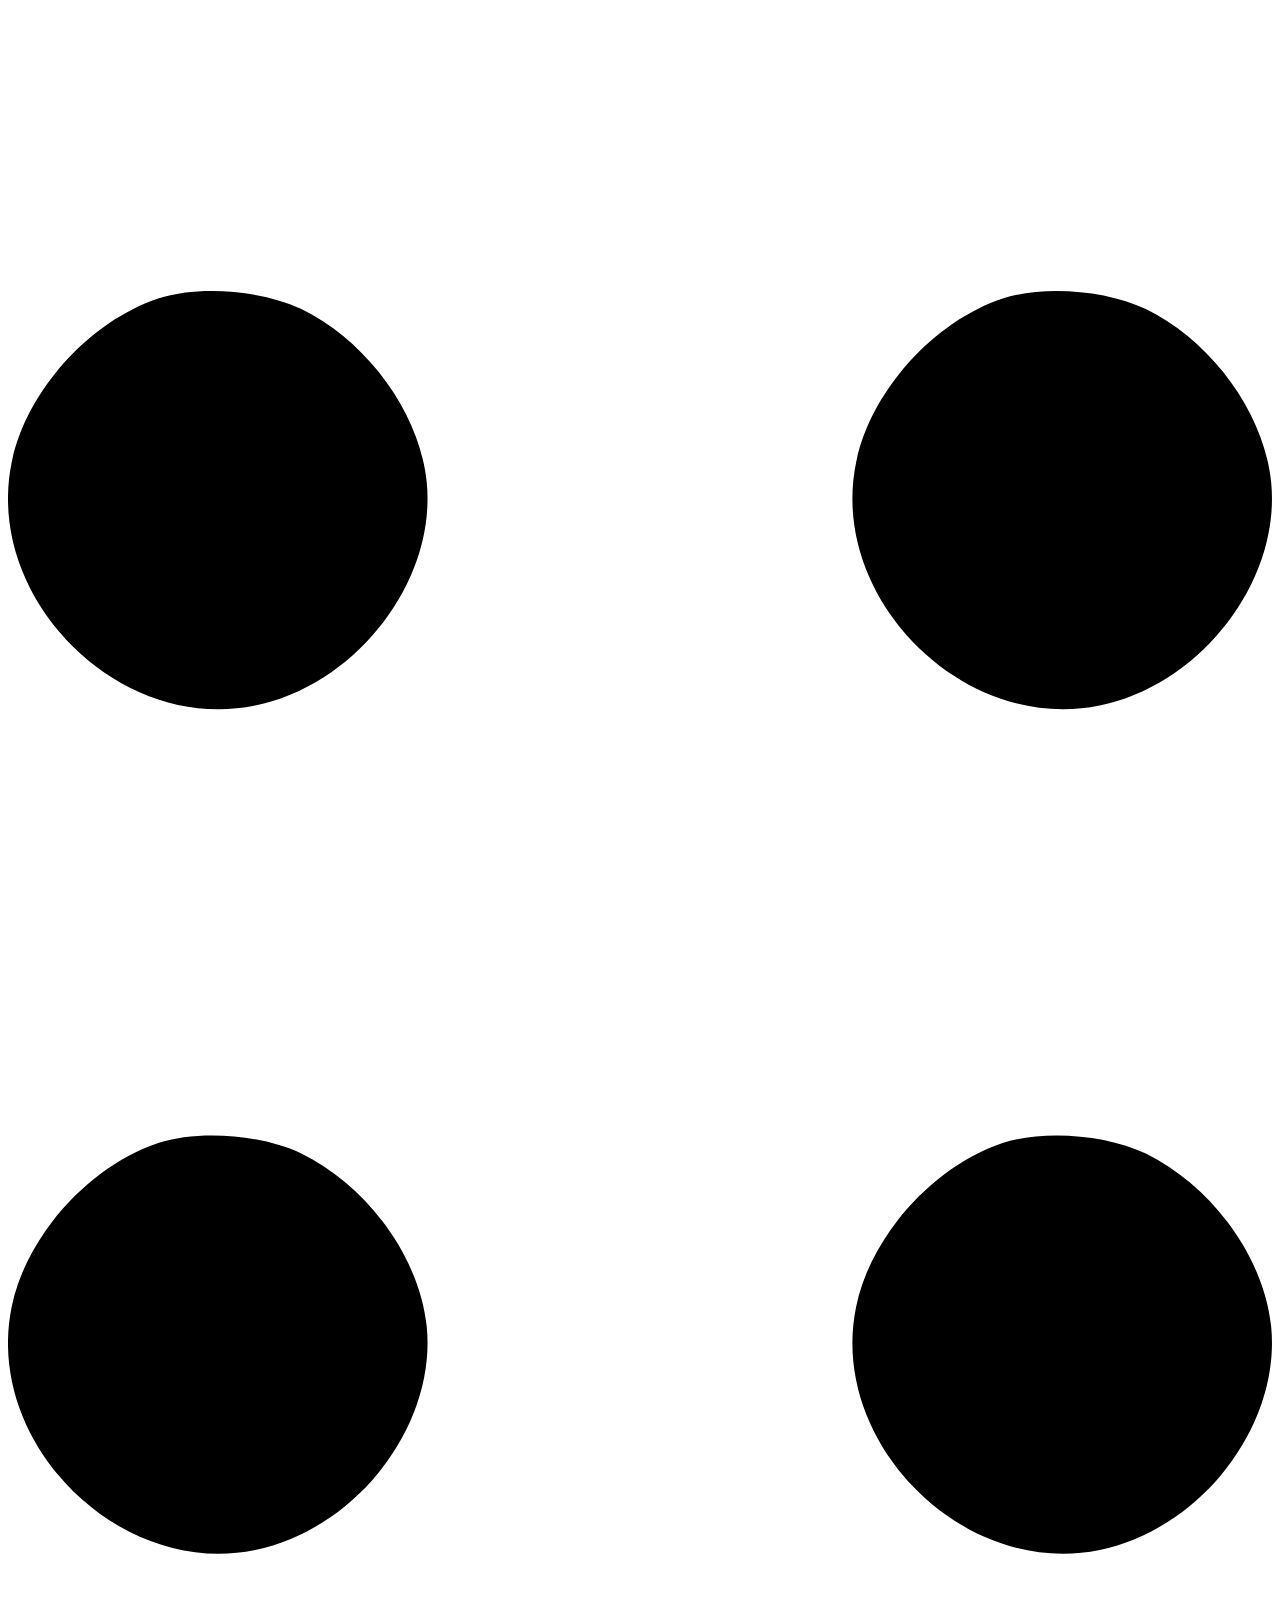
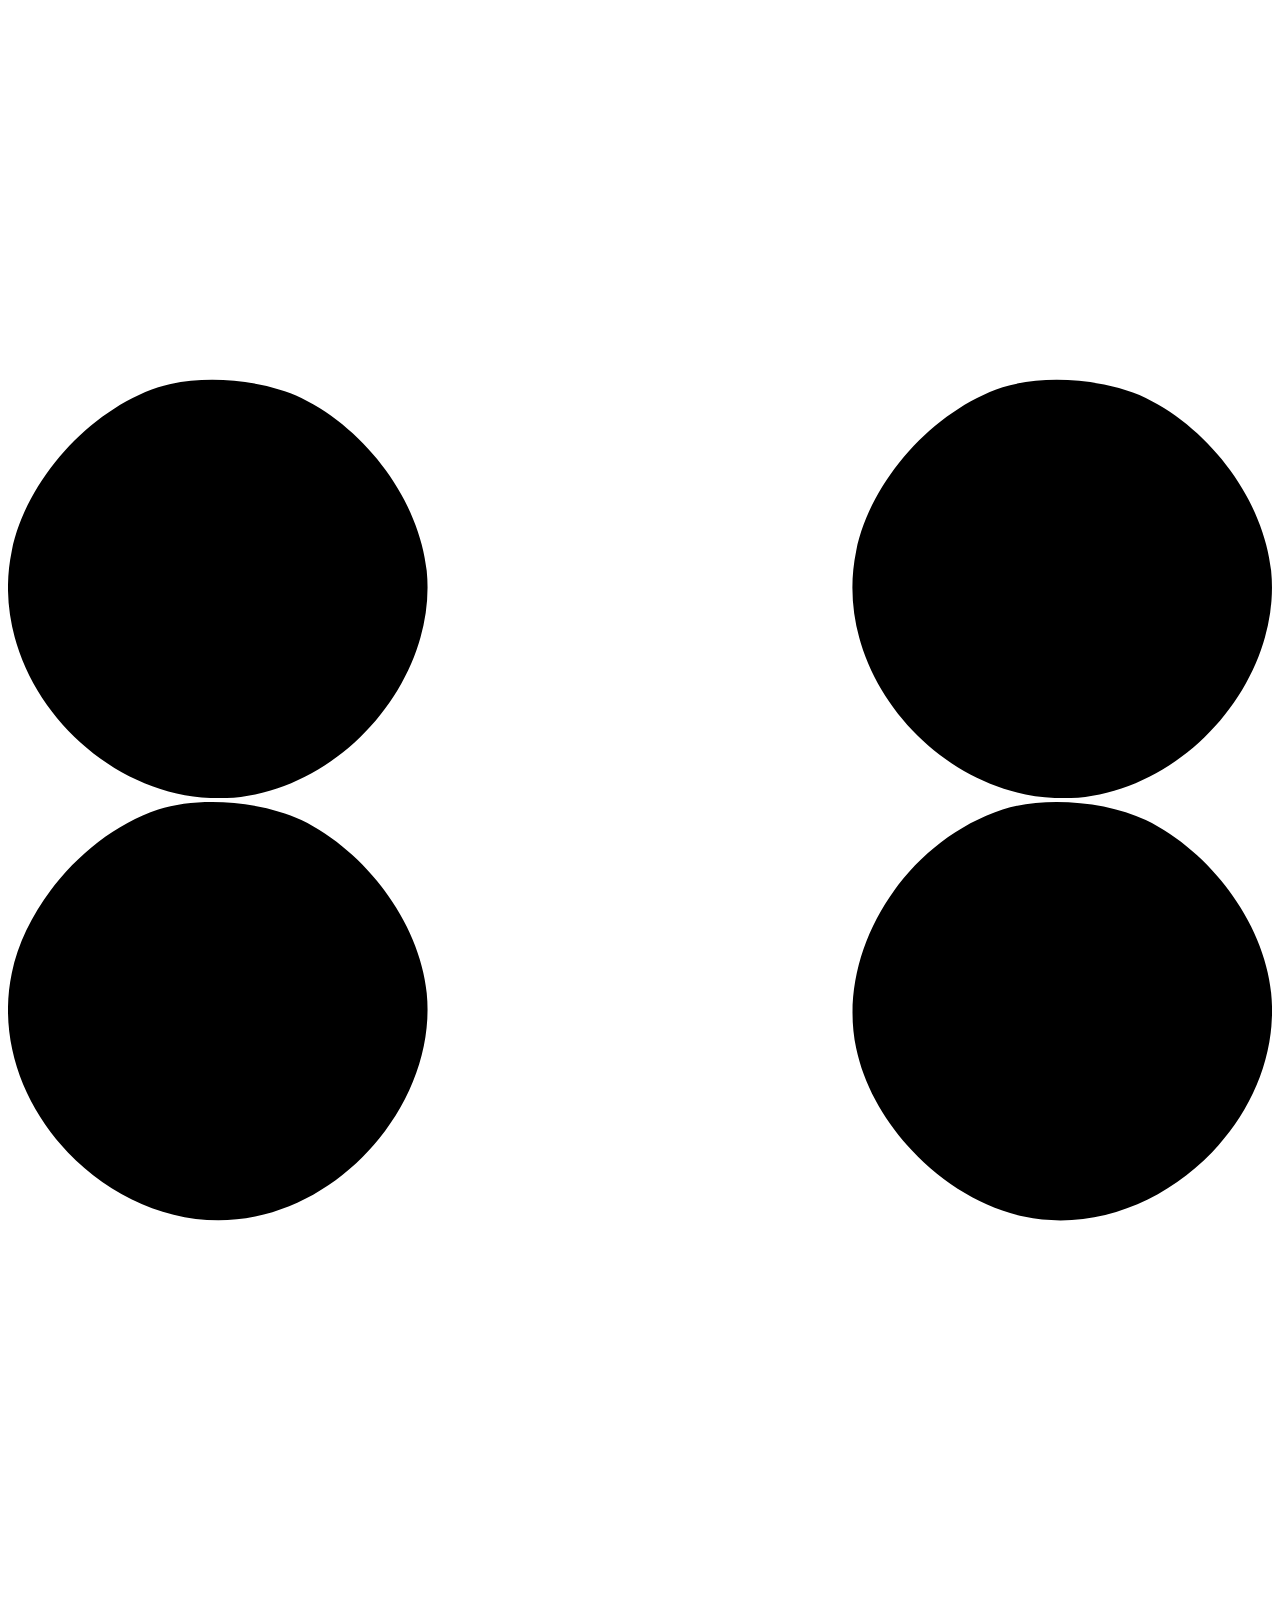
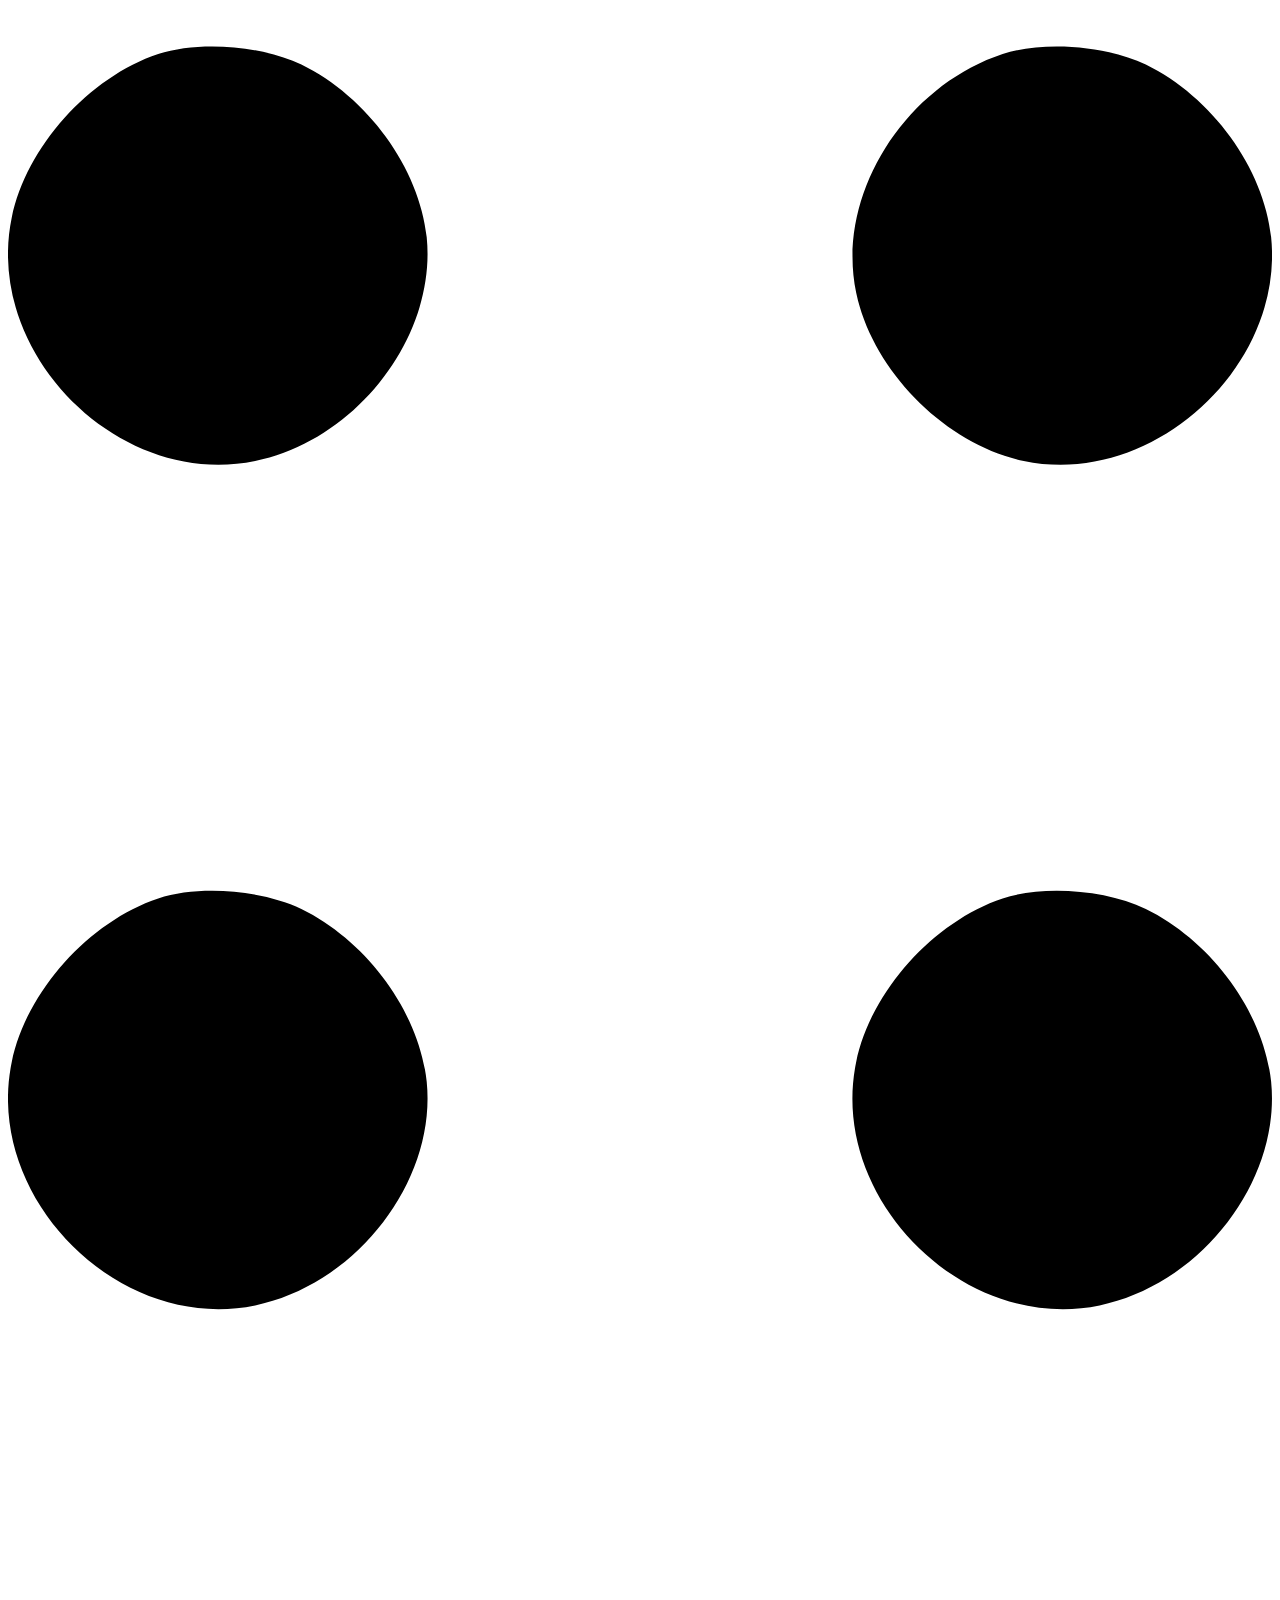
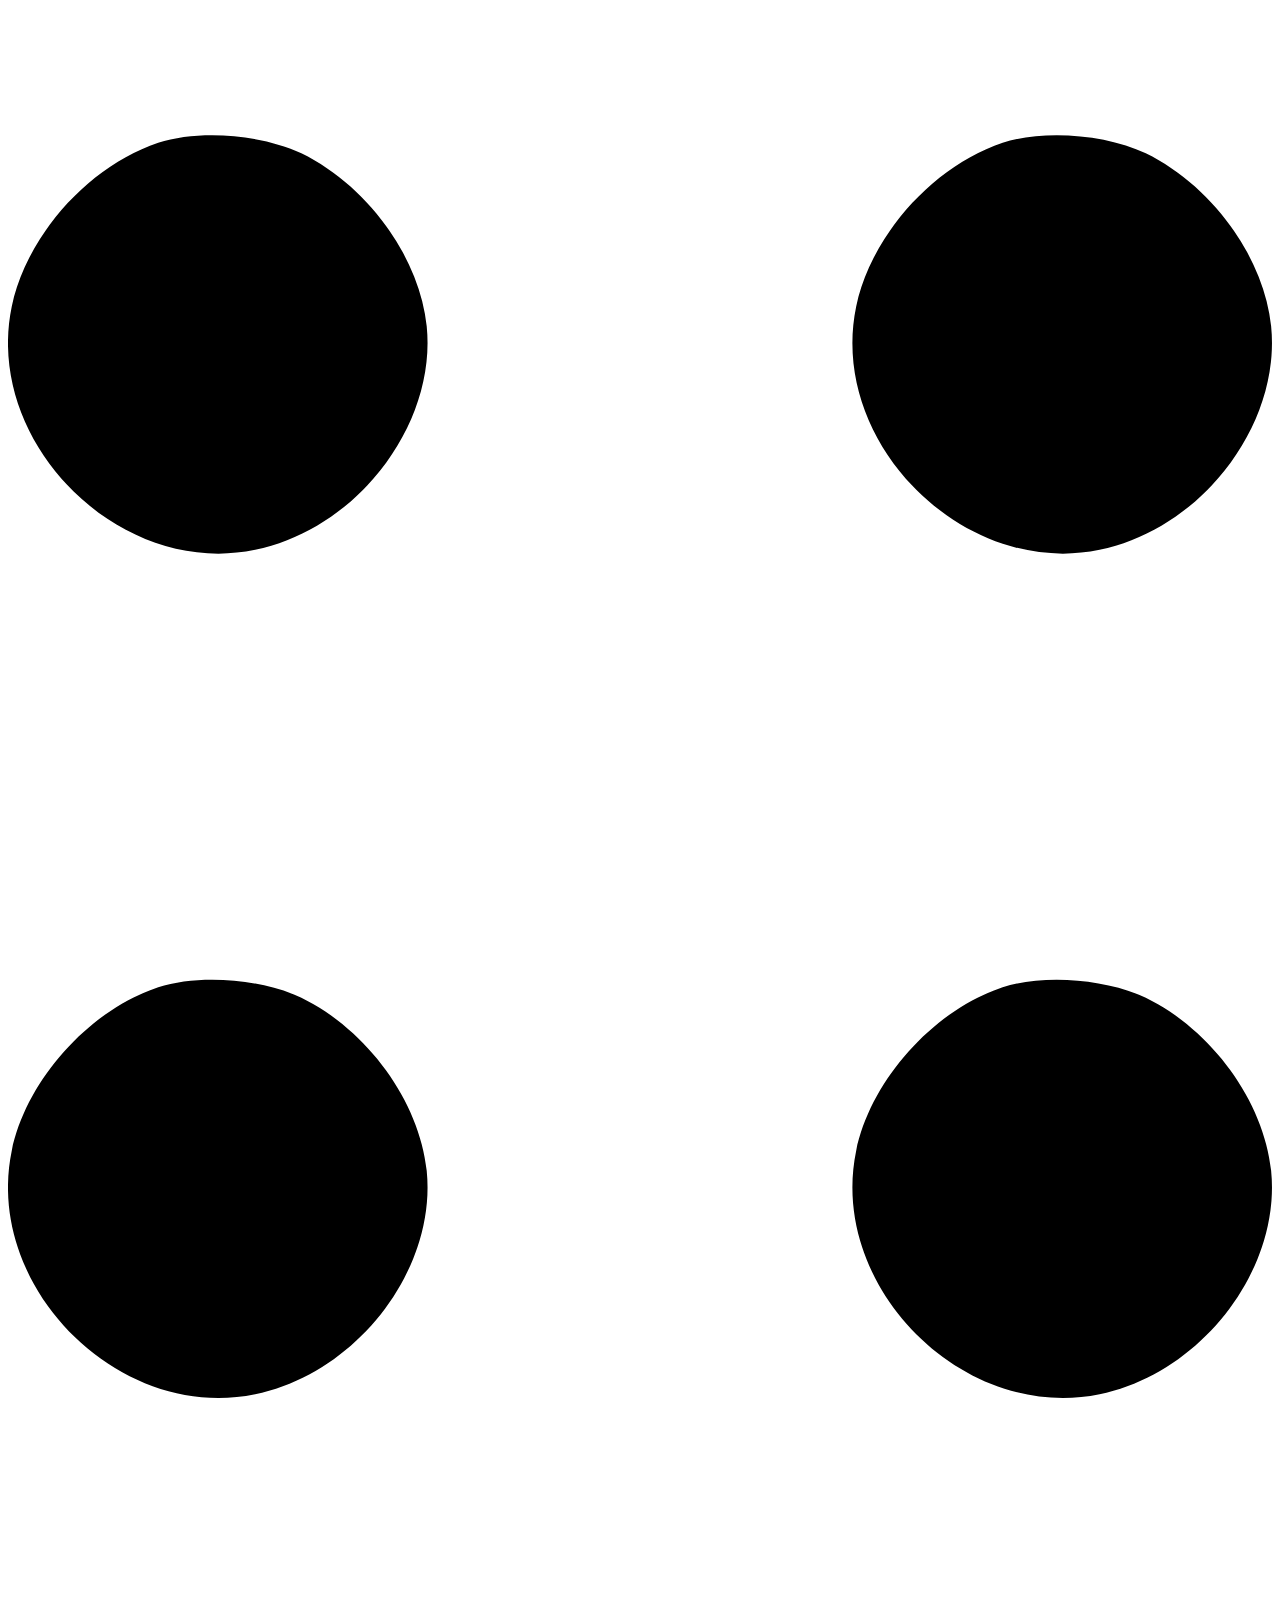
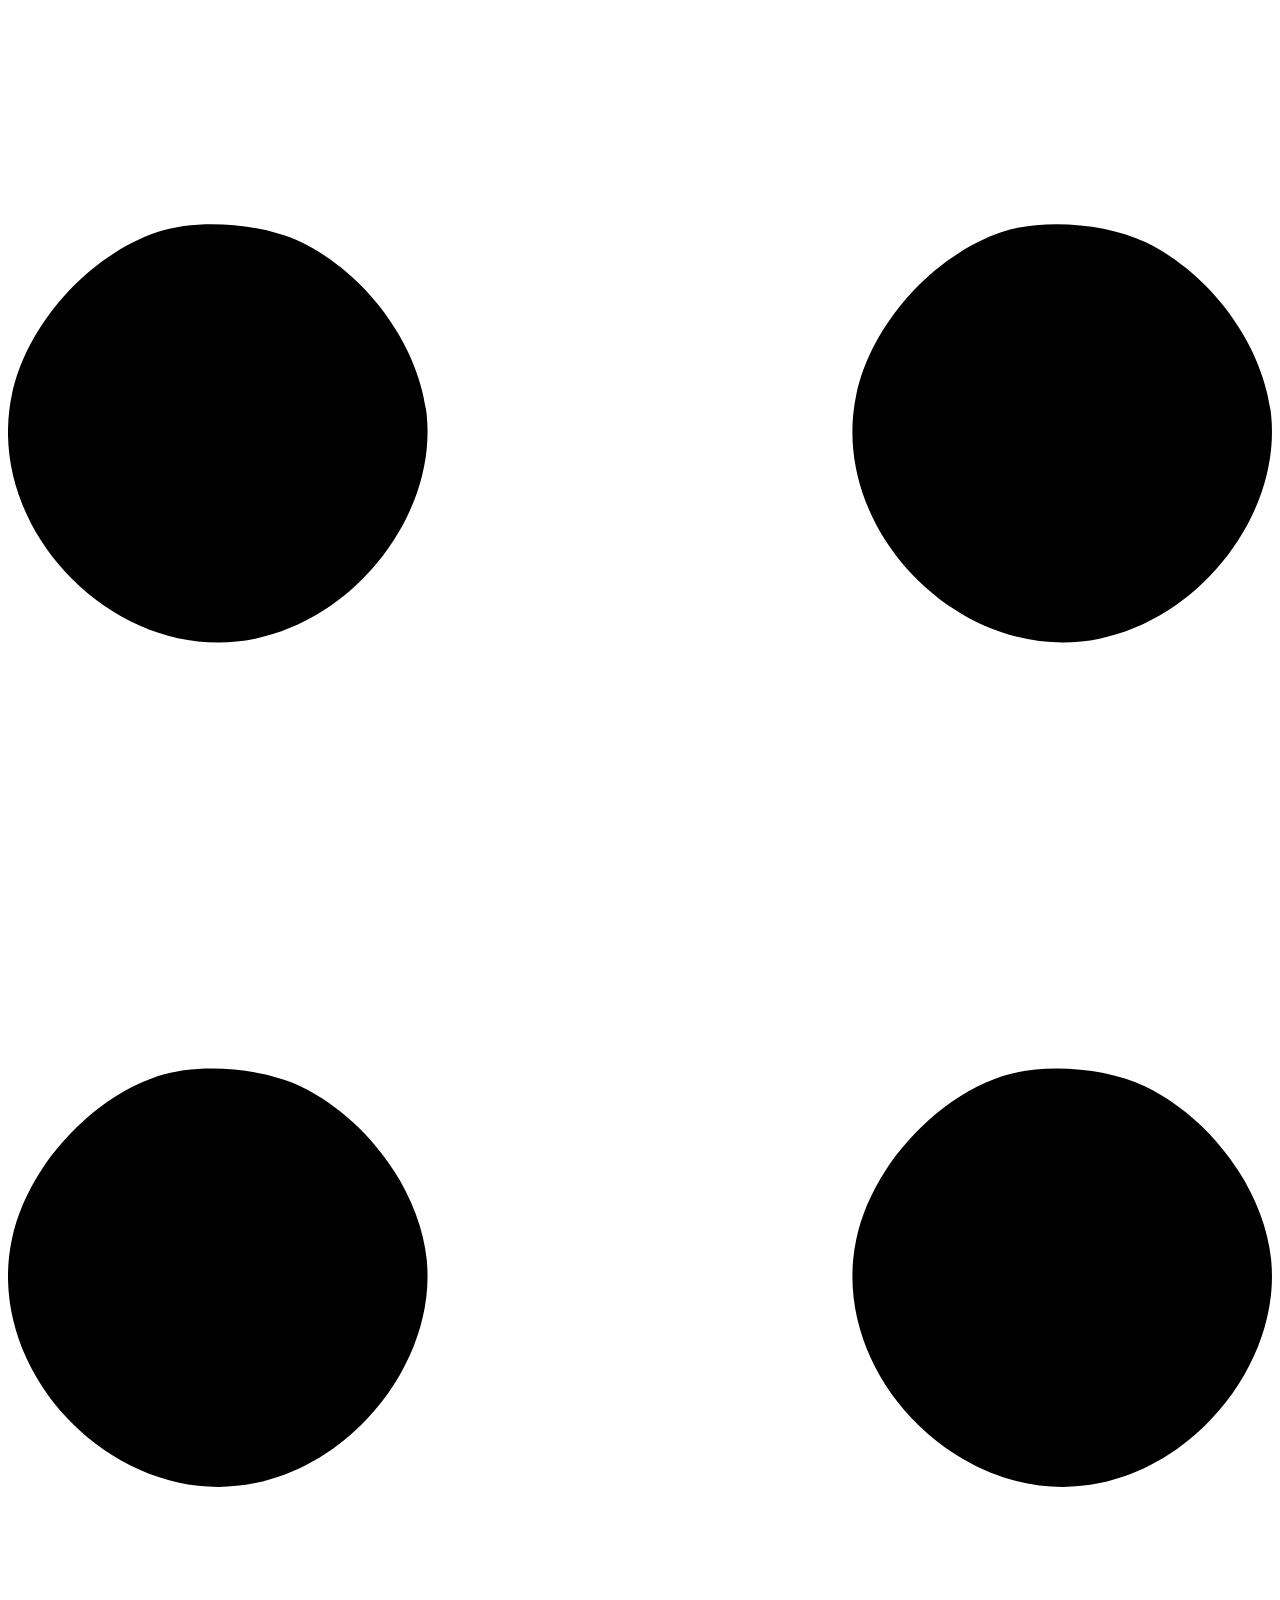
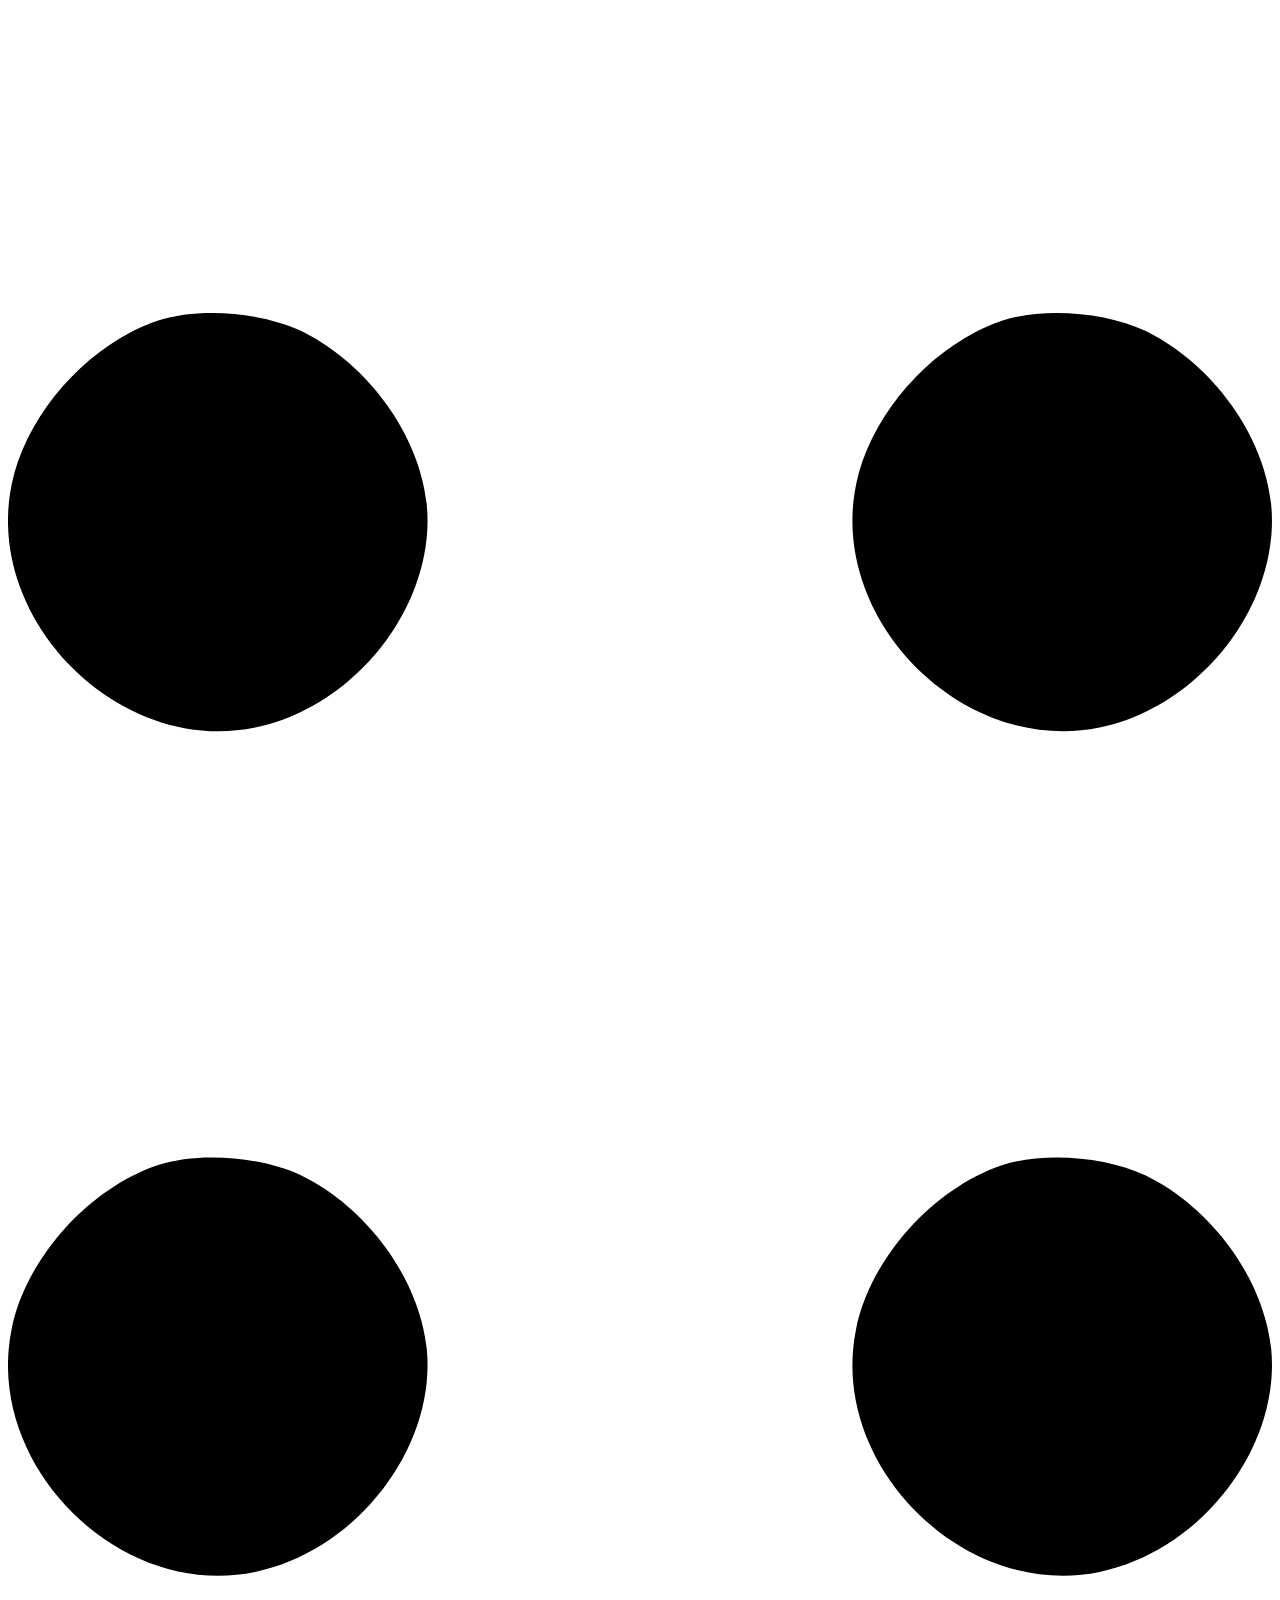
==== commit f5a3d637: "ghggh" ====
--- a/index.html
+++ b/index.html
@@ -56,7 +56,7 @@
                                 <div class="profile bg-gradient-primary-to-secondary">
                                     <!-- TIP: For best results, use a photo with a transparent background like the demo example below-->
                                     <!-- Watch a tutorial on how to do this on YouTube (link)-->
-                                    <img class="profile-img" src="" alt="..." />
+                                    <img class="profile-img" src="./laptop.png" alt="..." sa/>
                                     <div class="dots-1">
                                         <!-- SVG Dots-->
                                         <svg version="1.1" xmlns="http://www.w3.org/2000/svg" xmlns:xlink="http://www.w3.org/1999/xlink" x="0px" y="0px" viewBox="0 0 191.6 1215.4" style="enable-background: new 0 0 191.6 1215.4" xml:space="preserve">
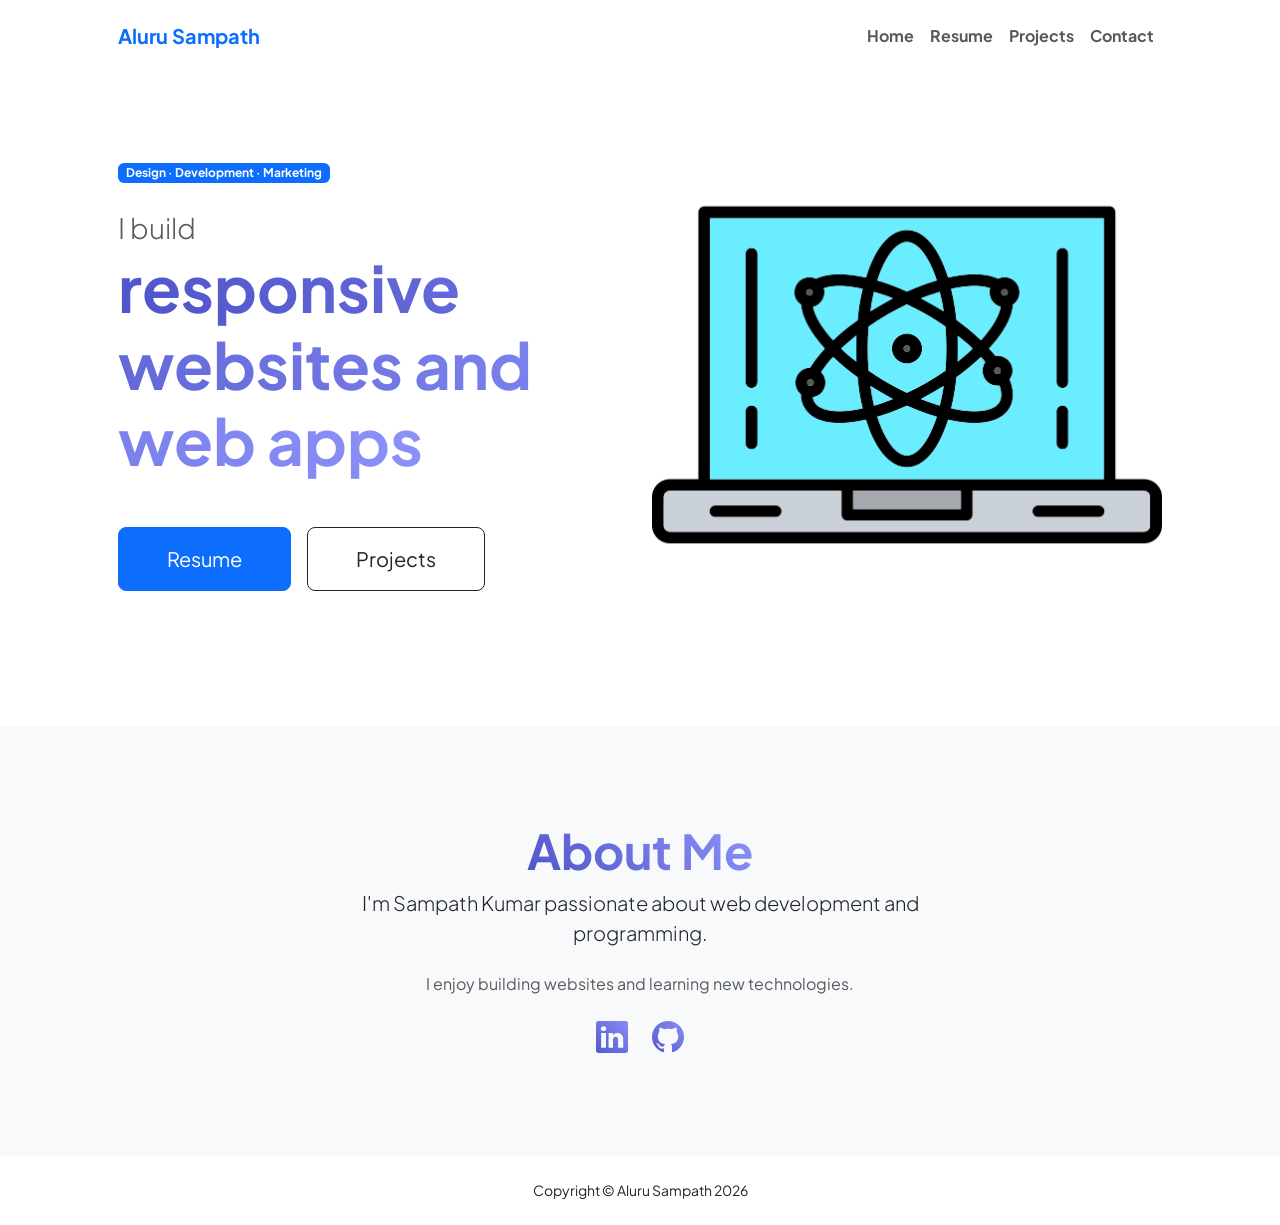
==== commit e26e9bfe: "swdfgew" ====
--- a/index.html
+++ b/index.html
@@ -1,218 +1,251 @@
 <!DOCTYPE html>
 <html lang="en">
-    <head>
-        <meta charset="utf-8" />
-        <meta name="viewport" content="width=device-width, initial-scale=1, shrink-to-fit=no" />
-        <meta name="description" content="" />
-        <meta name="author" content="" />
-        <title>Aluru Sampath</title>
-        <!-- Favicon-->
-        <link rel="icon" type="image/x-icon" href="https://cdn-icons-gif.flaticon.com/7211/7211809.gif " />
-        <!-- Custom Google font-->
-        <link rel="preconnect" href="https://fonts.googleapis.com" />
-        <link rel="preconnect" href="https://fonts.gstatic.com" crossorigin />
-        <link href="https://fonts.googleapis.com/css2?family=Plus+Jakarta+Sans:wght@100;200;300;400;500;600;700;800;900&amp;display=swap" rel="stylesheet" />
-        <!-- Bootstrap icons-->
-        <link href="https://cdn.jsdelivr.net/npm/bootstrap-icons@1.8.1/font/bootstrap-icons.css" rel="stylesheet" />
-        <!-- Core theme CSS (includes Bootstrap)-->
-        <link href="css/styles.css" rel="stylesheet" />
-    </head>
-    <body class="d-flex flex-column h-100">
-        <main class="flex-shrink-0">
-            <!-- Navigation-->
-            <nav class="navbar navbar-expand-lg navbar-light bg-white py-3">
-                <div class="container px-5">
-                    <a class="navbar-brand" href="index.html"><span class="fw-bolder text-primary">Aluru Sampath</span></a>
-                    <button class="navbar-toggler" type="button" data-bs-toggle="collapse" data-bs-target="#navbarSupportedContent" aria-controls="navbarSupportedContent" aria-expanded="false" aria-label="Toggle navigation"><span class="navbar-toggler-icon"></span></button>
-                    <div class="collapse navbar-collapse" id="navbarSupportedContent">
-                        <ul class="navbar-nav ms-auto mb-2 mb-lg-0 small fw-bolder">
-                            <li class="nav-item"><a class="nav-link" href=".index.html">Home</a></li>
-                            <li class="nav-item"><a class="nav-link" href="resume.html">Resume</a></li>
-                            <li class="nav-item"><a class="nav-link" href="projects.html">Projects</a></li>
-                            <li class="nav-item"><a class="nav-link" href="contact.html">Contact</a></li>
-                        </ul>
-                    </div>
-                </div>
-            </nav>
-            <!-- Header-->
-            <header class="py-5">
-                <div class="container px-5 pb-5">
-                    <div class="row gx-5 align-items-center">
-                        <div class="col-xxl-5">
-                            <!-- Header text content-->
-                            <div class="text-center text-xxl-start">
-                                <div class="badge bg-gradient-primary-to-secondary text-white mb-4"><div class="text-uppercase">Design &middot; Development &middot; Marketing</div></div>
-                                <div class="fs-3 fw-light text-muted">I build</div>
-                                <h1 class="display-3 fw-bolder mb-5"><span class="text-gradient d-inline">responsive websites and web apps</span></h1>
-                                <div class="d-grid gap-3 d-sm-flex justify-content-sm-center justify-content-xxl-start mb-3">
-                                    <a class="btn btn-primary btn-lg px-5 py-3 me-sm-3 fs-6 fw-bolder" href="resume.html">Resume</a>
-                                    <a class="btn btn-outline-dark btn-lg px-5 py-3 fs-6 fw-bolder" href="projects.html">Projects</a>
-                                </div>
-                            </div>
-                        </div>
-                        <div class="col-xxl-7">
-                            <!-- Header profile picture-->
-                            <div class="d-flex justify-content-center mt-5 mt-xxl-0">
-                                <div class="profile bg-gradient-primary-to-secondary">
-                                    <!-- TIP: For best results, use a photo with a transparent background like the demo example below-->
-                                    <!-- Watch a tutorial on how to do this on YouTube (link)-->
-                                    <img class="profile-img" src="./laptop.png" alt="..." sa/>
-                                    <div class="dots-1">
-                                        <!-- SVG Dots-->
-                                        <svg version="1.1" xmlns="http://www.w3.org/2000/svg" xmlns:xlink="http://www.w3.org/1999/xlink" x="0px" y="0px" viewBox="0 0 191.6 1215.4" style="enable-background: new 0 0 191.6 1215.4" xml:space="preserve">
-                                            <g transform="translate(0.000000,1280.000000) scale(0.100000,-0.100000)">
-                                                <path d="M227.7,12788.6c-105-35-200-141-222-248c-43-206,163-412,369-369c155,32,275,190,260,339c-11,105-90,213-190,262        C383.7,12801.6,289.7,12808.6,227.7,12788.6z"></path>
-                                                <path d="M1507.7,12788.6c-151-50-253-216-222-362c25-119,136-230,254-255c194-41,395,142,375,339c-11,105-90,213-190,262        C1663.7,12801.6,1569.7,12808.6,1507.7,12788.6z"></path>
-                                                <path d="M227.7,11508.6c-105-35-200-141-222-248c-43-206,163-412,369-369c155,32,275,190,260,339c-11,105-90,213-190,262        C383.7,11521.6,289.7,11528.6,227.7,11508.6z"></path>
-                                                <path d="M1507.7,11508.6c-151-50-253-216-222-362c25-119,136-230,254-255c194-41,395,142,375,339c-11,105-90,213-190,262        C1663.7,11521.6,1569.7,11528.6,1507.7,11508.6z"></path>
-                                                <path d="M227.7,10228.6c-105-35-200-141-222-248c-43-206,163-412,369-369c155,32,275,190,260,339c-11,105-90,213-190,262        C383.7,10241.6,289.7,10248.6,227.7,10228.6z"></path>
-                                                <path d="M1507.7,10228.6c-105-35-200-141-222-248c-43-206,163-412,369-369c155,32,275,190,260,339c-11,105-90,213-190,262        C1663.7,10241.6,1569.7,10248.6,1507.7,10228.6z"></path>
-                                                <path d="M227.7,8948.6c-105-35-200-141-222-248c-43-206,163-412,369-369c155,32,275,190,260,339c-11,105-90,213-190,262        C383.7,8961.6,289.7,8968.6,227.7,8948.6z"></path>
-                                                <path d="M1507.7,8948.6c-105-35-200-141-222-248c-43-206,163-412,369-369c155,32,275,190,260,339c-11,105-90,213-190,262        C1663.7,8961.6,1569.7,8968.6,1507.7,8948.6z"></path>
-                                                <path d="M227.7,7668.6c-105-35-200-141-222-248c-43-206,163-412,369-369c155,32,275,190,260,339c-11,105-90,213-190,262        C383.7,7681.6,289.7,7688.6,227.7,7668.6z"></path>
-                                                <path d="M1507.7,7668.6c-105-35-200-141-222-248c-43-206,163-412,369-369c155,32,275,190,260,339c-11,105-90,213-190,262        C1663.7,7681.6,1569.7,7688.6,1507.7,7668.6z"></path>
-                                                <path d="M227.7,6388.6c-105-35-200-141-222-248c-43-206,163-412,369-369c155,32,275,190,260,339c-11,105-90,213-190,262        C383.7,6401.6,289.7,6408.6,227.7,6388.6z"></path>
-                                                <path d="M1507.7,6388.6c-105-35-200-141-222-248c-43-206,163-412,369-369c155,32,275,190,260,339c-11,105-90,213-190,262        C1663.7,6401.6,1569.7,6408.6,1507.7,6388.6z"></path>
-                                                <path d="M227.7,5108.6c-105-35-200-141-222-248c-43-206,163-412,369-369c155,32,275,190,260,339c-11,105-90,213-190,262        C383.7,5121.6,289.7,5128.6,227.7,5108.6z"></path>
-                                                <path d="M1507.7,5108.6c-105-35-200-141-222-248c-43-206,163-412,369-369c155,32,275,190,260,339c-11,105-90,213-190,262        C1663.7,5121.6,1569.7,5128.6,1507.7,5108.6z"></path>
-                                                <path d="M227.7,3828.6c-105-35-200-141-222-248c-43-206,163-412,369-369c155,32,275,190,260,339c-11,105-90,213-190,262        C383.7,3841.6,289.7,3848.6,227.7,3828.6z"></path>
-                                                <path d="M1507.7,3828.6c-105-35-200-141-222-248c-43-206,163-412,369-369c155,32,275,190,260,339c-11,105-90,213-190,262        C1663.7,3841.6,1569.7,3848.6,1507.7,3828.6z"></path>
-                                                <path d="M227.7,2548.6c-105-35-200-141-222-248c-43-206,163-412,369-369c155,32,275,190,260,339c-11,105-90,213-190,262        C383.7,2561.6,289.7,2568.6,227.7,2548.6z"></path>
-                                                <path d="M1507.7,2548.6c-105-35-200-141-222-248c-43-206,163-412,369-369c155,32,275,190,260,339c-11,105-90,213-190,262        C1663.7,2561.6,1569.7,2568.6,1507.7,2548.6z"></path>
-                                                <path d="M227.7,1268.6c-105-35-200-141-222-248c-43-206,163-412,369-369c155,32,275,190,260,339c-11,105-90,213-190,262        C383.7,1281.6,289.7,1288.6,227.7,1268.6z"></path>
-                                                <path d="M1507.7,1268.6c-105-35-200-141-222-248c-43-206,163-412,369-369c155,32,275,190,260,339c-11,105-90,213-190,262        C1663.7,1281.6,1569.7,1288.6,1507.7,1268.6z"></path>
-                                            </g>
-                                        </svg>
-                                        <!-- END of SVG dots-->
-                                    </div>
-                                    <div class="dots-2">
-                                        <!-- SVG Dots-->
-                                        <svg version="1.1" xmlns="http://www.w3.org/2000/svg" xmlns:xlink="http://www.w3.org/1999/xlink" x="0px" y="0px" viewBox="0 0 191.6 1215.4" style="enable-background: new 0 0 191.6 1215.4" xml:space="preserve">
-                                            <g transform="translate(0.000000,1280.000000) scale(0.100000,-0.100000)">
-                                                <path d="M227.7,12788.6c-105-35-200-141-222-248c-43-206,163-412,369-369c155,32,275,190,260,339c-11,105-90,213-190,262        C383.7,12801.6,289.7,12808.6,227.7,12788.6z"></path>
-                                                <path d="M1507.7,12788.6c-151-50-253-216-222-362c25-119,136-230,254-255c194-41,395,142,375,339c-11,105-90,213-190,262        C1663.7,12801.6,1569.7,12808.6,1507.7,12788.6z"></path>
-                                                <path d="M227.7,11508.6c-105-35-200-141-222-248c-43-206,163-412,369-369c155,32,275,190,260,339c-11,105-90,213-190,262        C383.7,11521.6,289.7,11528.6,227.7,11508.6z"></path>
-                                                <path d="M1507.7,11508.6c-151-50-253-216-222-362c25-119,136-230,254-255c194-41,395,142,375,339c-11,105-90,213-190,262        C1663.7,11521.6,1569.7,11528.6,1507.7,11508.6z"></path>
-                                                <path d="M227.7,10228.6c-105-35-200-141-222-248c-43-206,163-412,369-369c155,32,275,190,260,339c-11,105-90,213-190,262        C383.7,10241.6,289.7,10248.6,227.7,10228.6z"></path>
-                                                <path d="M1507.7,10228.6c-105-35-200-141-222-248c-43-206,163-412,369-369c155,32,275,190,260,339c-11,105-90,213-190,262        C1663.7,10241.6,1569.7,10248.6,1507.7,10228.6z"></path>
-                                                <path d="M227.7,8948.6c-105-35-200-141-222-248c-43-206,163-412,369-369c155,32,275,190,260,339c-11,105-90,213-190,262        C383.7,8961.6,289.7,8968.6,227.7,8948.6z"></path>
-                                                <path d="M1507.7,8948.6c-105-35-200-141-222-248c-43-206,163-412,369-369c155,32,275,190,260,339c-11,105-90,213-190,262        C1663.7,8961.6,1569.7,8968.6,1507.7,8948.6z"></path>
-                                                <path d="M227.7,7668.6c-105-35-200-141-222-248c-43-206,163-412,369-369c155,32,275,190,260,339c-11,105-90,213-190,262        C383.7,7681.6,289.7,7688.6,227.7,7668.6z"></path>
-                                                <path d="M1507.7,7668.6c-105-35-200-141-222-248c-43-206,163-412,369-369c155,32,275,190,260,339c-11,105-90,213-190,262        C1663.7,7681.6,1569.7,7688.6,1507.7,7668.6z"></path>
-                                                <path d="M227.7,6388.6c-105-35-200-141-222-248c-43-206,163-412,369-369c155,32,275,190,260,339c-11,105-90,213-190,262        C383.7,6401.6,289.7,6408.6,227.7,6388.6z"></path>
-                                                <path d="M1507.7,6388.6c-105-35-200-141-222-248c-43-206,163-412,369-369c155,32,275,190,260,339c-11,105-90,213-190,262        C1663.7,6401.6,1569.7,6408.6,1507.7,6388.6z"></path>
-                                                <path d="M227.7,5108.6c-105-35-200-141-222-248c-43-206,163-412,369-369c155,32,275,190,260,339c-11,105-90,213-190,262        C383.7,5121.6,289.7,5128.6,227.7,5108.6z"></path>
-                                                <path d="M1507.7,5108.6c-105-35-200-141-222-248c-43-206,163-412,369-369c155,32,275,190,260,339c-11,105-90,213-190,262        C1663.7,5121.6,1569.7,5128.6,1507.7,5108.6z"></path>
-                                                <path d="M227.7,3828.6c-105-35-200-141-222-248c-43-206,163-412,369-369c155,32,275,190,260,339c-11,105-90,213-190,262        C383.7,3841.6,289.7,3848.6,227.7,3828.6z"></path>
-                                                <path d="M1507.7,3828.6c-105-35-200-141-222-248c-43-206,163-412,369-369c155,32,275,190,260,339c-11,105-90,213-190,262        C1663.7,3841.6,1569.7,3848.6,1507.7,3828.6z"></path>
-                                                <path d="M227.7,2548.6c-105-35-200-141-222-248c-43-206,163-412,369-369c155,32,275,190,260,339c-11,105-90,213-190,262        C383.7,2561.6,289.7,2568.6,227.7,2548.6z"></path>
-                                                <path d="M1507.7,2548.6c-105-35-200-141-222-248c-43-206,163-412,369-369c155,32,275,190,260,339c-11,105-90,213-190,262        C1663.7,2561.6,1569.7,2568.6,1507.7,2548.6z"></path>
-                                                <path d="M227.7,1268.6c-105-35-200-141-222-248c-43-206,163-412,369-369c155,32,275,190,260,339c-11,105-90,213-190,262        C383.7,1281.6,289.7,1288.6,227.7,1268.6z"></path>
-                                                <path d="M1507.7,1268.6c-105-35-200-141-222-248c-43-206,163-412,369-369c155,32,275,190,260,339c-11,105-90,213-190,262        C1663.7,1281.6,1569.7,1288.6,1507.7,1268.6z"></path>
-                                            </g>
-                                        </svg>
-                                        <!-- END of SVG dots-->
-                                    </div>
-                                    <div class="dots-3">
-                                        <!-- SVG Dots-->
-                                        <svg version="1.1" xmlns="http://www.w3.org/2000/svg" xmlns:xlink="http://www.w3.org/1999/xlink" x="0px" y="0px" viewBox="0 0 191.6 1215.4" style="enable-background: new 0 0 191.6 1215.4" xml:space="preserve">
-                                            <g transform="translate(0.000000,1280.000000) scale(0.100000,-0.100000)">
-                                                <path d="M227.7,12788.6c-105-35-200-141-222-248c-43-206,163-412,369-369c155,32,275,190,260,339c-11,105-90,213-190,262        C383.7,12801.6,289.7,12808.6,227.7,12788.6z"></path>
-                                                <path d="M1507.7,12788.6c-151-50-253-216-222-362c25-119,136-230,254-255c194-41,395,142,375,339c-11,105-90,213-190,262        C1663.7,12801.6,1569.7,12808.6,1507.7,12788.6z"></path>
-                                                <path d="M227.7,11508.6c-105-35-200-141-222-248c-43-206,163-412,369-369c155,32,275,190,260,339c-11,105-90,213-190,262        C383.7,11521.6,289.7,11528.6,227.7,11508.6z"></path>
-                                                <path d="M1507.7,11508.6c-151-50-253-216-222-362c25-119,136-230,254-255c194-41,395,142,375,339c-11,105-90,213-190,262        C1663.7,11521.6,1569.7,11528.6,1507.7,11508.6z"></path>
-                                                <path d="M227.7,10228.6c-105-35-200-141-222-248c-43-206,163-412,369-369c155,32,275,190,260,339c-11,105-90,213-190,262        C383.7,10241.6,289.7,10248.6,227.7,10228.6z"></path>
-                                                <path d="M1507.7,10228.6c-105-35-200-141-222-248c-43-206,163-412,369-369c155,32,275,190,260,339c-11,105-90,213-190,262        C1663.7,10241.6,1569.7,10248.6,1507.7,10228.6z"></path>
-                                                <path d="M227.7,8948.6c-105-35-200-141-222-248c-43-206,163-412,369-369c155,32,275,190,260,339c-11,105-90,213-190,262        C383.7,8961.6,289.7,8968.6,227.7,8948.6z"></path>
-                                                <path d="M1507.7,8948.6c-105-35-200-141-222-248c-43-206,163-412,369-369c155,32,275,190,260,339c-11,105-90,213-190,262        C1663.7,8961.6,1569.7,8968.6,1507.7,8948.6z"></path>
-                                                <path d="M227.7,7668.6c-105-35-200-141-222-248c-43-206,163-412,369-369c155,32,275,190,260,339c-11,105-90,213-190,262        C383.7,7681.6,289.7,7688.6,227.7,7668.6z"></path>
-                                                <path d="M1507.7,7668.6c-105-35-200-141-222-248c-43-206,163-412,369-369c155,32,275,190,260,339c-11,105-90,213-190,262        C1663.7,7681.6,1569.7,7688.6,1507.7,7668.6z"></path>
-                                                <path d="M227.7,6388.6c-105-35-200-141-222-248c-43-206,163-412,369-369c155,32,275,190,260,339c-11,105-90,213-190,262        C383.7,6401.6,289.7,6408.6,227.7,6388.6z"></path>
-                                                <path d="M1507.7,6388.6c-105-35-200-141-222-248c-43-206,163-412,369-369c155,32,275,190,260,339c-11,105-90,213-190,262        C1663.7,6401.6,1569.7,6408.6,1507.7,6388.6z"></path>
-                                                <path d="M227.7,5108.6c-105-35-200-141-222-248c-43-206,163-412,369-369c155,32,275,190,260,339c-11,105-90,213-190,262        C383.7,5121.6,289.7,5128.6,227.7,5108.6z"></path>
-                                                <path d="M1507.7,5108.6c-105-35-200-141-222-248c-43-206,163-412,369-369c155,32,275,190,260,339c-11,105-90,213-190,262        C1663.7,5121.6,1569.7,5128.6,1507.7,5108.6z"></path>
-                                                <path d="M227.7,3828.6c-105-35-200-141-222-248c-43-206,163-412,369-369c155,32,275,190,260,339c-11,105-90,213-190,262        C383.7,3841.6,289.7,3848.6,227.7,3828.6z"></path>
-                                                <path d="M1507.7,3828.6c-105-35-200-141-222-248c-43-206,163-412,369-369c155,32,275,190,260,339c-11,105-90,213-190,262        C1663.7,3841.6,1569.7,3848.6,1507.7,3828.6z"></path>
-                                                <path d="M227.7,2548.6c-105-35-200-141-222-248c-43-206,163-412,369-369c155,32,275,190,260,339c-11,105-90,213-190,262        C383.7,2561.6,289.7,2568.6,227.7,2548.6z"></path>
-                                                <path d="M1507.7,2548.6c-105-35-200-141-222-248c-43-206,163-412,369-369c155,32,275,190,260,339c-11,105-90,213-190,262        C1663.7,2561.6,1569.7,2568.6,1507.7,2548.6z"></path>
-                                                <path d="M227.7,1268.6c-105-35-200-141-222-248c-43-206,163-412,369-369c155,32,275,190,260,339c-11,105-90,213-190,262        C383.7,1281.6,289.7,1288.6,227.7,1268.6z"></path>
-                                                <path d="M1507.7,1268.6c-105-35-200-141-222-248c-43-206,163-412,369-369c155,32,275,190,260,339c-11,105-90,213-190,262        C1663.7,1281.6,1569.7,1288.6,1507.7,1268.6z"></path>
-                                            </g>
-                                        </svg>
-                                        <!-- END of SVG dots-->
-                                    </div>
-                                    <div class="dots-4">
-                                        <!-- SVG Dots-->
-                                        <svg version="1.1" xmlns="http://www.w3.org/2000/svg" xmlns:xlink="http://www.w3.org/1999/xlink" x="0px" y="0px" viewBox="0 0 191.6 1215.4" style="enable-background: new 0 0 191.6 1215.4" xml:space="preserve">
-                                            <g transform="translate(0.000000,1280.000000) scale(0.100000,-0.100000)">
-                                                <path d="M227.7,12788.6c-105-35-200-141-222-248c-43-206,163-412,369-369c155,32,275,190,260,339c-11,105-90,213-190,262        C383.7,12801.6,289.7,12808.6,227.7,12788.6z"></path>
-                                                <path d="M1507.7,12788.6c-151-50-253-216-222-362c25-119,136-230,254-255c194-41,395,142,375,339c-11,105-90,213-190,262        C1663.7,12801.6,1569.7,12808.6,1507.7,12788.6z"></path>
-                                                <path d="M227.7,11508.6c-105-35-200-141-222-248c-43-206,163-412,369-369c155,32,275,190,260,339c-11,105-90,213-190,262        C383.7,11521.6,289.7,11528.6,227.7,11508.6z"></path>
-                                                <path d="M1507.7,11508.6c-151-50-253-216-222-362c25-119,136-230,254-255c194-41,395,142,375,339c-11,105-90,213-190,262        C1663.7,11521.6,1569.7,11528.6,1507.7,11508.6z"></path>
-                                                <path d="M227.7,10228.6c-105-35-200-141-222-248c-43-206,163-412,369-369c155,32,275,190,260,339c-11,105-90,213-190,262        C383.7,10241.6,289.7,10248.6,227.7,10228.6z"></path>
-                                                <path d="M1507.7,10228.6c-105-35-200-141-222-248c-43-206,163-412,369-369c155,32,275,190,260,339c-11,105-90,213-190,262        C1663.7,10241.6,1569.7,10248.6,1507.7,10228.6z"></path>
-                                                <path d="M227.7,8948.6c-105-35-200-141-222-248c-43-206,163-412,369-369c155,32,275,190,260,339c-11,105-90,213-190,262        C383.7,8961.6,289.7,8968.6,227.7,8948.6z"></path>
-                                                <path d="M1507.7,8948.6c-105-35-200-141-222-248c-43-206,163-412,369-369c155,32,275,190,260,339c-11,105-90,213-190,262        C1663.7,8961.6,1569.7,8968.6,1507.7,8948.6z"></path>
-                                                <path d="M227.7,7668.6c-105-35-200-141-222-248c-43-206,163-412,369-369c155,32,275,190,260,339c-11,105-90,213-190,262        C383.7,7681.6,289.7,7688.6,227.7,7668.6z"></path>
-                                                <path d="M1507.7,7668.6c-105-35-200-141-222-248c-43-206,163-412,369-369c155,32,275,190,260,339c-11,105-90,213-190,262        C1663.7,7681.6,1569.7,7688.6,1507.7,7668.6z"></path>
-                                                <path d="M227.7,6388.6c-105-35-200-141-222-248c-43-206,163-412,369-369c155,32,275,190,260,339c-11,105-90,213-190,262        C383.7,6401.6,289.7,6408.6,227.7,6388.6z"></path>
-                                                <path d="M1507.7,6388.6c-105-35-200-141-222-248c-43-206,163-412,369-369c155,32,275,190,260,339c-11,105-90,213-190,262        C1663.7,6401.6,1569.7,6408.6,1507.7,6388.6z"></path>
-                                                <path d="M227.7,5108.6c-105-35-200-141-222-248c-43-206,163-412,369-369c155,32,275,190,260,339c-11,105-90,213-190,262        C383.7,5121.6,289.7,5128.6,227.7,5108.6z"></path>
-                                                <path d="M1507.7,5108.6c-105-35-200-141-222-248c-43-206,163-412,369-369c155,32,275,190,260,339c-11,105-90,213-190,262        C1663.7,5121.6,1569.7,5128.6,1507.7,5108.6z"></path>
-                                                <path d="M227.7,3828.6c-105-35-200-141-222-248c-43-206,163-412,369-369c155,32,275,190,260,339c-11,105-90,213-190,262        C383.7,3841.6,289.7,3848.6,227.7,3828.6z"></path>
-                                                <path d="M1507.7,3828.6c-105-35-200-141-222-248c-43-206,163-412,369-369c155,32,275,190,260,339c-11,105-90,213-190,262        C1663.7,3841.6,1569.7,3848.6,1507.7,3828.6z"></path>
-                                                <path d="M227.7,2548.6c-105-35-200-141-222-248c-43-206,163-412,369-369c155,32,275,190,260,339c-11,105-90,213-190,262        C383.7,2561.6,289.7,2568.6,227.7,2548.6z"></path>
-                                                <path d="M1507.7,2548.6c-105-35-200-141-222-248c-43-206,163-412,369-369c155,32,275,190,260,339c-11,105-90,213-190,262        C1663.7,2561.6,1569.7,2568.6,1507.7,2548.6z"></path>
-                                                <path d="M227.7,1268.6c-105-35-200-141-222-248c-43-206,163-412,369-369c155,32,275,190,260,339c-11,105-90,213-190,262        C383.7,1281.6,289.7,1288.6,227.7,1268.6z"></path>
-                                                <path d="M1507.7,1268.6c-105-35-200-141-222-248c-43-206,163-412,369-369c155,32,275,190,260,339c-11,105-90,213-190,262        C1663.7,1281.6,1569.7,1288.6,1507.7,1268.6z"></path>
-                                            </g>
-                                        </svg>
-                                        <!-- END of SVG dots-->
-                                    </div>
-                                </div>
-                            </div>
-                        </div>
-                    </div>
-                </div>
-            </header>
-            <!-- About Section-->
-            <section class="bg-light py-5">
-                <div class="container px-5">
-                    <div class="row gx-5 justify-content-center">
-                        <div class="col-xxl-8">
-                            <div class="text-center my-5">
-                                <h2 class="display-5 fw-bolder"><span class="text-gradient d-inline">About Me</span></h2>
-                                <p class="lead fw-light mb-4"> I'm Sampath Kumar passionate about web development and programming.</p>
-                                <p class="text-muted">I enjoy building websites and learning new technologies.</p>
-                                <div class="d-flex justify-content-center fs-2 gap-4">
-                                    <!-- <a class="text-gradient" href="#!"><i class="bi bi-twitter"></i></a> -->
-                                    <a class="text-gradient" href="www.linkedin.com/in/aluru-sampath-951865399"><i class="bi bi-linkedin"></i></a>
-                                    <a class="text-gradient" href="#!"><i class="bi bi-github"></i></a>
-                                </div>
-                            </div>
-                        </div>
-                    </div>
-                </div>
-            </section>
-        </main>
-        <!-- Footer
-        <footer class="bg-white py-4 mt-auto">
-            <div class="container px-5">
-                <div class="row align-items-center justify-content-between flex-column flex-sm-row">
-                    <div class="col-auto"><div class="small m-0">Copyright &copy; Your Website 2023</div></div>
-                    <div class="col-auto">
-                        <a class="small" href="#!">Privacy</a>
-                        <span class="mx-1">&middot;</span>
-                        <a class="small" href="#!">Terms</a>
-                        <span class="mx-1">&middot;</span>
-                        <a class="small" href="#!">Contact</a>
-                    </div>
-                </div>
-            </div>
-        </footer> -->
-        <!-- Bootstrap core JS-->
-        <script src="https://cdn.jsdelivr.net/npm/bootstrap@5.2.3/dist/js/bootstrap.bundle.min.js"></script>
-        <!-- Core theme JS-->
-        <script src="js/scripts.js"></script>
-    </body>
+
+<head>
+
+<meta charset="utf-8"/>
+<meta name="viewport" content="width=device-width, initial-scale=1"/>
+<title>Aluru Sampath</title>
+
+<link rel="icon" type="image/x-icon" href="https://cdn-icons-gif.flaticon.com/7211/7211809.gif"/>
+
+<!-- Google Font -->
+<link href="https://fonts.googleapis.com/css2?family=Plus+Jakarta+Sans:wght@200;300;400;500;600;700&display=swap" rel="stylesheet"/>
+
+<!-- Bootstrap -->
+<link href="https://cdn.jsdelivr.net/npm/bootstrap@5.2.3/dist/css/bootstrap.min.css" rel="stylesheet"/>
+
+<!-- Icons -->
+<link href="https://cdn.jsdelivr.net/npm/bootstrap-icons@1.8.1/font/bootstrap-icons.css" rel="stylesheet"/>
+
+<!-- AOS Animation -->
+<link href="https://unpkg.com/aos@2.3.4/dist/aos.css" rel="stylesheet"/>
+
+<style>
+
+body{
+font-family:'Plus Jakarta Sans',sans-serif;
+}
+
+/* floating image */
+
+.profile-img{
+width:100%;
+animation: float 4s ease-in-out infinite;
+}
+
+@keyframes float{
+0%{transform:translateY(0);}
+50%{transform:translateY(-20px);}
+100%{transform:translateY(0);}
+}
+
+/* animated gradient text */
+
+.text-gradient{
+background:linear-gradient(45deg,#4e54c8,#8f94fb);
+-webkit-background-clip:text;
+-webkit-text-fill-color:transparent;
+animation:gradientMove 6s infinite linear;
+}
+
+@keyframes gradientMove{
+0%{filter:hue-rotate(0deg);}
+100%{filter:hue-rotate(360deg);}
+}
+
+/* button hover */
+
+.btn{
+transition:all .3s;
+}
+
+.btn:hover{
+transform:translateY(-5px);
+box-shadow:0 10px 20px rgba(0,0,0,0.2);
+}
+
+/* icon hover */
+
+.text-gradient:hover{
+transform:scale(1.2);
+}
+
+</style>
+
+</head>
+
+<body class="d-flex flex-column h-100">
+
+<main class="flex-shrink-0">
+
+<!-- NAVBAR -->
+
+<nav class="navbar navbar-expand-lg navbar-light bg-white py-3">
+
+<div class="container px-5">
+
+<a class="navbar-brand" href="#">
+<span class="fw-bolder text-primary">Aluru Sampath</span>
+</a>
+
+<button class="navbar-toggler" data-bs-toggle="collapse" data-bs-target="#nav">
+<span class="navbar-toggler-icon"></span>
+</button>
+
+<div class="collapse navbar-collapse" id="nav">
+
+<ul class="navbar-nav ms-auto fw-bolder">
+
+<li class="nav-item">
+<a class="nav-link" href="#">Home</a>
+</li>
+
+<li class="nav-item">
+<a class="nav-link" href="resume.html">Resume</a>
+</li>
+
+<li class="nav-item">
+<a class="nav-link" href="projects.html">Projects</a>
+</li>
+
+<li class="nav-item">
+<a class="nav-link" href="contact.html">Contact</a>
+</li>
+
+</ul>
+
+</div>
+</div>
+</nav>
+
+<!-- HERO -->
+
+<header class="py-5">
+
+<div class="container px-5 pb-5">
+
+<div class="row align-items-center">
+
+<div class="col-lg-6" data-aos="fade-right">
+
+<div class="badge bg-primary text-white mb-4">
+Design · Development · Marketing
+</div>
+
+<div class="fs-3 fw-light text-muted">
+I build
+</div>
+
+<h1 class="display-3 fw-bolder mb-5">
+<span class="text-gradient">
+responsive websites and web apps
+</span>
+</h1>
+
+<div class="d-flex gap-3">
+
+<a class="btn btn-primary btn-lg px-5 py-3" href="resume.html">
+Resume
+</a>
+
+<a class="btn btn-outline-dark btn-lg px-5 py-3" href="projects.html">
+Projects
+</a>
+
+</div>
+
+</div>
+
+<div class="col-lg-6 text-center" data-aos="zoom-in">
+
+<img class="profile-img" src="./laptop.png"/>
+
+</div>
+
+</div>
+
+</div>
+
+</header>
+
+<!-- ABOUT -->
+
+<section class="bg-light py-5">
+
+<div class="container px-5">
+
+<div class="row justify-content-center">
+
+<div class="col-xl-8">
+
+<div class="text-center my-5" data-aos="fade-up">
+
+<h2 class="display-5 fw-bolder">
+<span class="text-gradient">About Me</span>
+</h2>
+
+<p class="lead fw-light mb-4">
+I'm Sampath Kumar passionate about web development and programming.
+</p>
+
+<p class="text-muted">
+I enjoy building websites and learning new technologies.
+</p>
+
+<div class="d-flex justify-content-center fs-2 gap-4">
+
+<a class="text-gradient" href="https://www.linkedin.com/in/aluru-sampath-951865399">
+<i class="bi bi-linkedin"></i>
+</a>
+
+<a class="text-gradient" href="#">
+<i class="bi bi-github"></i>
+</a>
+
+</div>
+
+</div>
+
+</div>
+
+</div>
+
+</div>
+
+</section>
+
+</main>
+
+<!-- FOOTER -->
+
+<footer class="bg-white py-4 mt-auto">
+
+<div class="container text-center">
+
+<div class="small">
+Copyright © Aluru Sampath 2026
+</div>
+
+</div>
+
+</footer>
+
+<!-- JS -->
+
+<script src="https://cdn.jsdelivr.net/npm/bootstrap@5.2.3/dist/js/bootstrap.bundle.min.js"></script>
+
+<script src="https://unpkg.com/aos@2.3.4/dist/aos.js"></script>
+
+<script>
+
+AOS.init({
+duration:1200,
+once:true
+})
+
+</script>
+
+</body>
 </html>
+
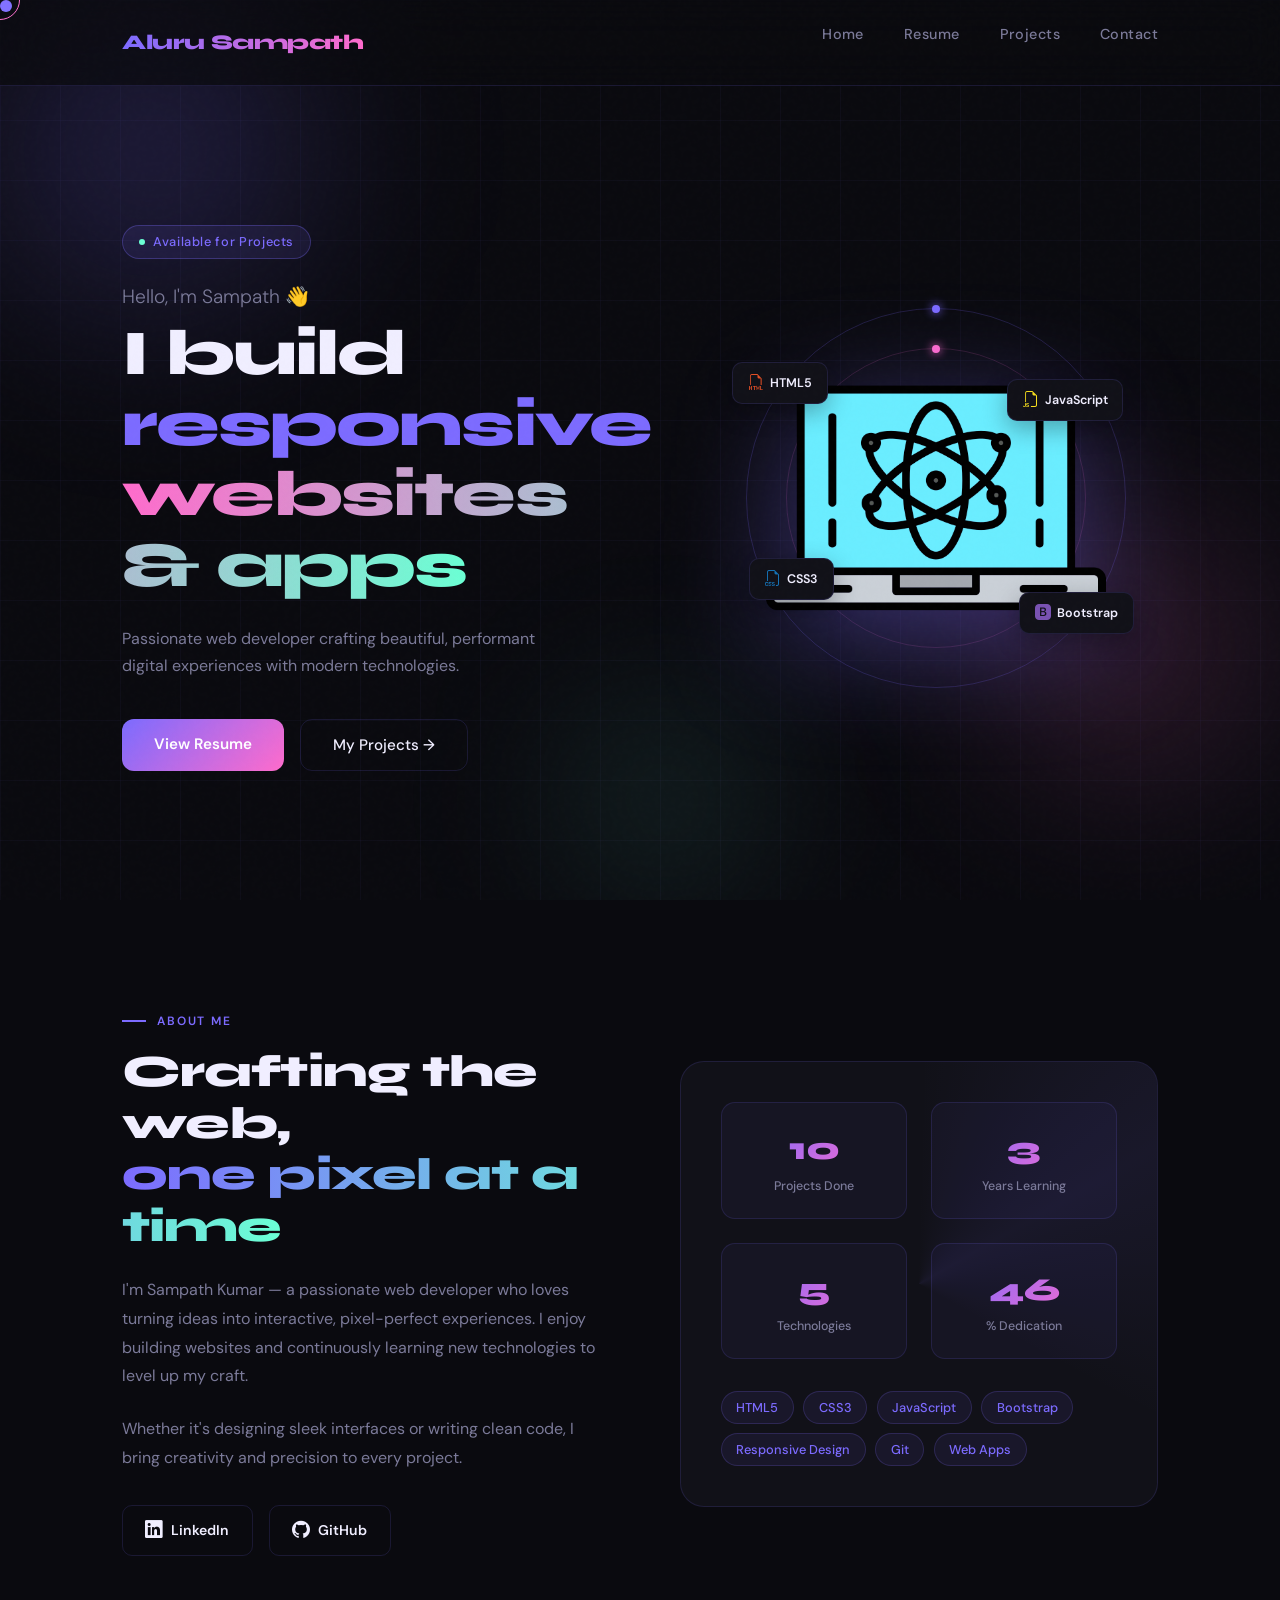
==== commit 32f7af06: "iyyiuyftyuy" ====
--- a/index.html
+++ b/index.html
@@ -1,251 +1,809 @@
 <!DOCTYPE html>
 <html lang="en">
-
 <head>
-
 <meta charset="utf-8"/>
 <meta name="viewport" content="width=device-width, initial-scale=1"/>
 <title>Aluru Sampath</title>
-
 <link rel="icon" type="image/x-icon" href="https://cdn-icons-gif.flaticon.com/7211/7211809.gif"/>
-
-<!-- Google Font -->
-<link href="https://fonts.googleapis.com/css2?family=Plus+Jakarta+Sans:wght@200;300;400;500;600;700&display=swap" rel="stylesheet"/>
-
-<!-- Bootstrap -->
+<link href="https://fonts.googleapis.com/css2?family=Syne:wght@400;600;700;800&family=DM+Sans:wght@300;400;500&display=swap" rel="stylesheet"/>
 <link href="https://cdn.jsdelivr.net/npm/bootstrap@5.2.3/dist/css/bootstrap.min.css" rel="stylesheet"/>
-
-<!-- Icons -->
 <link href="https://cdn.jsdelivr.net/npm/bootstrap-icons@1.8.1/font/bootstrap-icons.css" rel="stylesheet"/>
 
-<!-- AOS Animation -->
-<link href="https://unpkg.com/aos@2.3.4/dist/aos.css" rel="stylesheet"/>
-
 <style>
-
-body{
-font-family:'Plus Jakarta Sans',sans-serif;
-}
-
-/* floating image */
-
-.profile-img{
-width:100%;
-animation: float 4s ease-in-out infinite;
-}
-
-@keyframes float{
-0%{transform:translateY(0);}
-50%{transform:translateY(-20px);}
-100%{transform:translateY(0);}
-}
-
-/* animated gradient text */
-
-.text-gradient{
-background:linear-gradient(45deg,#4e54c8,#8f94fb);
--webkit-background-clip:text;
--webkit-text-fill-color:transparent;
-animation:gradientMove 6s infinite linear;
-}
-
-@keyframes gradientMove{
-0%{filter:hue-rotate(0deg);}
-100%{filter:hue-rotate(360deg);}
-}
-
-/* button hover */
-
-.btn{
-transition:all .3s;
-}
-
-.btn:hover{
-transform:translateY(-5px);
-box-shadow:0 10px 20px rgba(0,0,0,0.2);
-}
-
-/* icon hover */
-
-.text-gradient:hover{
-transform:scale(1.2);
-}
-
+:root {
+  --bg: #0a0a0f;
+  --surface: #111118;
+  --accent1: #7c6bff;
+  --accent2: #ff6bcc;
+  --accent3: #6bffd4;
+  --text: #f0eeff;
+  --muted: #7b7a99;
+  --border: rgba(124,107,255,0.15);
+}
+
+* { margin: 0; padding: 0; box-sizing: border-box; }
+html { scroll-behavior: smooth; }
+body {
+  font-family: 'DM Sans', sans-serif;
+  background: var(--bg);
+  color: var(--text);
+  overflow-x: hidden;
+  cursor: none;
+}
+
+/* CUSTOM CURSOR */
+.cursor {
+  width: 12px; height: 12px;
+  background: var(--accent1);
+  border-radius: 50%;
+  position: fixed;
+  top: 0; left: 0;
+  pointer-events: none;
+  z-index: 9999;
+  transition: transform 0.1s ease;
+  mix-blend-mode: screen;
+}
+.cursor-ring {
+  width: 40px; height: 40px;
+  border: 1.5px solid var(--accent2);
+  border-radius: 50%;
+  position: fixed;
+  top: 0; left: 0;
+  pointer-events: none;
+  z-index: 9998;
+  transition: all 0.15s ease;
+  mix-blend-mode: screen;
+}
+
+/* NOISE TEXTURE */
+body::before {
+  content: '';
+  position: fixed;
+  inset: 0;
+  background-image: url("data:image/svg+xml,%3Csvg viewBox='0 0 200 200' xmlns='http://www.w3.org/2000/svg'%3E%3Cfilter id='n'%3E%3CfeTurbulence type='fractalNoise' baseFrequency='0.85' numOctaves='4' stitchTiles='stitch'/%3E%3C/filter%3E%3Crect width='100%25' height='100%25' filter='url(%23n)' opacity='0.04'/%3E%3C/svg%3E");
+  pointer-events: none;
+  z-index: 9997;
+  opacity: 0.3;
+}
+
+/* NAVBAR */
+nav {
+  position: fixed;
+  top: 0; left: 0; right: 0;
+  z-index: 100;
+  padding: 1.4rem 0;
+  backdrop-filter: blur(20px);
+  -webkit-backdrop-filter: blur(20px);
+  background: rgba(10,10,15,0.7);
+  border-bottom: 1px solid var(--border);
+  transition: box-shadow 0.4s ease;
+}
+.nav-inner {
+  max-width: 1100px;
+  margin: auto;
+  padding: 0 2rem;
+  display: flex;
+  justify-content: space-between;
+  align-items: center;
+}
+.brand {
+  font-family: 'Syne', sans-serif;
+  font-weight: 800;
+  font-size: 1.3rem;
+  background: linear-gradient(90deg, var(--accent1), var(--accent2));
+  -webkit-background-clip: text;
+  -webkit-text-fill-color: transparent;
+  text-decoration: none;
+  letter-spacing: -0.02em;
+}
+.nav-links { display: flex; gap: 2.5rem; list-style: none; }
+.nav-links a {
+  color: var(--muted);
+  text-decoration: none;
+  font-size: 0.9rem;
+  font-weight: 500;
+  letter-spacing: 0.03em;
+  position: relative;
+  transition: color 0.3s;
+}
+.nav-links a::after {
+  content: '';
+  position: absolute;
+  bottom: -4px; left: 0;
+  width: 0; height: 1.5px;
+  background: linear-gradient(90deg, var(--accent1), var(--accent2));
+  transition: width 0.3s ease;
+}
+.nav-links a:hover { color: var(--text); }
+.nav-links a:hover::after { width: 100%; }
+
+/* HERO */
+.hero {
+  min-height: 100vh;
+  display: flex;
+  align-items: center;
+  padding-top: 6rem;
+  position: relative;
+  overflow: hidden;
+}
+.orb {
+  position: absolute;
+  border-radius: 50%;
+  filter: blur(80px);
+  animation: orbFloat 10s ease-in-out infinite;
+  pointer-events: none;
+}
+.orb1 {
+  width: 500px; height: 500px;
+  background: radial-gradient(circle, rgba(124,107,255,0.25) 0%, transparent 70%);
+  top: -100px; left: -100px;
+}
+.orb2 {
+  width: 400px; height: 400px;
+  background: radial-gradient(circle, rgba(255,107,204,0.2) 0%, transparent 70%);
+  top: 50%; right: -50px;
+  animation-delay: -4s;
+}
+.orb3 {
+  width: 300px; height: 300px;
+  background: radial-gradient(circle, rgba(107,255,212,0.15) 0%, transparent 70%);
+  bottom: -50px; left: 40%;
+  animation-delay: -7s;
+}
+@keyframes orbFloat {
+  0%,100% { transform: translate(0,0) scale(1); }
+  33% { transform: translate(30px,-30px) scale(1.05); }
+  66% { transform: translate(-20px,20px) scale(0.95); }
+}
+.grid-bg {
+  position: absolute;
+  inset: 0;
+  background-image:
+    linear-gradient(rgba(124,107,255,0.04) 1px, transparent 1px),
+    linear-gradient(90deg, rgba(124,107,255,0.04) 1px, transparent 1px);
+  background-size: 60px 60px;
+  pointer-events: none;
+}
+.hero-inner {
+  max-width: 1100px;
+  margin: auto;
+  padding: 0 2rem;
+  display: grid;
+  grid-template-columns: 1fr 1fr;
+  align-items: center;
+  gap: 4rem;
+  position: relative;
+  z-index: 2;
+}
+
+.badge-pill {
+  display: inline-flex;
+  align-items: center;
+  gap: 0.5rem;
+  background: rgba(124,107,255,0.1);
+  border: 1px solid rgba(124,107,255,0.3);
+  padding: 0.4rem 1rem;
+  border-radius: 100px;
+  font-size: 0.8rem;
+  color: var(--accent1);
+  letter-spacing: 0.05em;
+  font-weight: 500;
+  margin-bottom: 1.5rem;
+  animation: fadeSlideUp 0.7s ease forwards;
+  opacity: 0;
+  animation-delay: 0.2s;
+}
+.badge-pill .dot {
+  width: 6px; height: 6px;
+  border-radius: 50%;
+  background: var(--accent3);
+  animation: pulseAnim 2s infinite;
+}
+@keyframes pulseAnim {
+  0%,100% { opacity: 1; transform: scale(1); }
+  50% { opacity: 0.4; transform: scale(1.4); }
+}
+.hero-sub {
+  font-size: 1.2rem;
+  color: var(--muted);
+  font-weight: 300;
+  margin-bottom: 0.5rem;
+  animation: fadeSlideUp 0.7s ease forwards;
+  opacity: 0;
+  animation-delay: 0.4s;
+}
+.hero-title {
+  font-family: 'Syne', sans-serif;
+  font-size: clamp(2.8rem, 5vw, 4rem);
+  font-weight: 800;
+  line-height: 1.1;
+  letter-spacing: -0.03em;
+  margin-bottom: 1.5rem;
+  animation: fadeSlideUp 0.7s ease forwards;
+  opacity: 0;
+  animation-delay: 0.6s;
+}
+.hero-title .word1 { color: var(--accent1); }
+.hero-title .word2 {
+  background: linear-gradient(90deg, var(--accent2), var(--accent3));
+  -webkit-background-clip: text;
+  -webkit-text-fill-color: transparent;
+}
+.hero-desc {
+  color: var(--muted);
+  font-size: 1rem;
+  line-height: 1.7;
+  margin-bottom: 2.5rem;
+  max-width: 420px;
+  animation: fadeSlideUp 0.7s ease forwards;
+  opacity: 0;
+  animation-delay: 0.8s;
+}
+.hero-btns {
+  display: flex;
+  gap: 1rem;
+  animation: fadeSlideUp 0.7s ease forwards;
+  opacity: 0;
+  animation-delay: 1s;
+}
+.btn-primary-custom {
+  background: linear-gradient(135deg, var(--accent1), var(--accent2));
+  color: white;
+  padding: 0.85rem 2rem;
+  border-radius: 12px;
+  text-decoration: none;
+  font-weight: 600;
+  font-size: 0.95rem;
+  border: none;
+  position: relative;
+  overflow: hidden;
+  transition: transform 0.3s, box-shadow 0.3s;
+  display: inline-block;
+}
+.btn-primary-custom::before {
+  content: '';
+  position: absolute;
+  inset: 0;
+  background: linear-gradient(135deg, var(--accent2), var(--accent3));
+  opacity: 0;
+  transition: opacity 0.4s;
+}
+.btn-primary-custom span { position: relative; z-index: 1; }
+.btn-primary-custom:hover {
+  transform: translateY(-3px);
+  box-shadow: 0 15px 35px rgba(124,107,255,0.35);
+  color: white;
+}
+.btn-primary-custom:hover::before { opacity: 1; }
+.btn-ghost {
+  background: transparent;
+  color: var(--text);
+  padding: 0.85rem 2rem;
+  border-radius: 12px;
+  text-decoration: none;
+  font-weight: 500;
+  font-size: 0.95rem;
+  border: 1px solid var(--border);
+  transition: all 0.3s;
+  display: inline-block;
+}
+.btn-ghost:hover {
+  border-color: var(--accent1);
+  color: var(--accent1);
+  transform: translateY(-3px);
+  background: rgba(124,107,255,0.07);
+}
+
+/* HERO VISUAL */
+.hero-visual {
+  display: flex;
+  justify-content: center;
+  align-items: center;
+  position: relative;
+  animation: fadeSlideUp 0.8s ease forwards;
+  opacity: 0;
+  animation-delay: 0.5s;
+}
+.visual-ring {
+  position: absolute;
+  border-radius: 50%;
+  border: 1px solid;
+  animation: ringRotate 12s linear infinite;
+}
+.ring1 {
+  width: 380px; height: 380px;
+  border-color: rgba(124,107,255,0.2);
+}
+.ring2 {
+  width: 300px; height: 300px;
+  border-color: rgba(255,107,204,0.15);
+  animation-direction: reverse;
+  animation-duration: 8s;
+}
+@keyframes ringRotate {
+  from { transform: rotate(0deg); }
+  to { transform: rotate(360deg); }
+}
+.ring1::before, .ring2::before {
+  content: '';
+  position: absolute;
+  width: 8px; height: 8px;
+  border-radius: 50%;
+  top: -4px; left: 50%;
+  transform: translateX(-50%);
+}
+.ring1::before { background: var(--accent1); box-shadow: 0 0 10px var(--accent1); }
+.ring2::before { background: var(--accent2); box-shadow: 0 0 10px var(--accent2); }
+
+.laptop-wrap {
+  position: relative;
+  z-index: 2;
+  animation: floatY 5s ease-in-out infinite;
+}
+@keyframes floatY {
+  0%,100% { transform: translateY(0) rotate(-2deg); }
+  50% { transform: translateY(-22px) rotate(2deg); }
+}
+.laptop-wrap img {
+  width: 340px;
+  filter: drop-shadow(0 30px 60px rgba(124,107,255,0.4));
+}
+
+/* Float tags */
+.float-tag {
+  position: absolute;
+  background: var(--surface);
+  border: 1px solid var(--border);
+  padding: 0.5rem 0.9rem;
+  border-radius: 10px;
+  font-size: 0.78rem;
+  font-weight: 600;
+  color: var(--text);
+  display: flex;
+  align-items: center;
+  gap: 0.4rem;
+  backdrop-filter: blur(10px);
+  animation: tagFloat 4s ease-in-out infinite;
+  box-shadow: 0 8px 25px rgba(0,0,0,0.3);
+}
+.float-tag i { font-size: 1rem; }
+.tag-html { top: 10%; left: -10%; animation-delay: 0s; }
+.tag-css  { bottom: 20%; left: -5%; animation-delay: -1.5s; }
+.tag-js   { top: 15%; right: -5%; animation-delay: -3s; }
+.tag-react { bottom: 10%; right: -8%; animation-delay: -2s; }
+@keyframes tagFloat {
+  0%,100% { transform: translateY(0); }
+  50% { transform: translateY(-8px); }
+}
+
+/* ABOUT */
+.about {
+  padding: 7rem 0;
+  position: relative;
+}
+.section-label {
+  font-size: 0.75rem;
+  letter-spacing: 0.15em;
+  text-transform: uppercase;
+  color: var(--accent1);
+  font-weight: 600;
+  margin-bottom: 1rem;
+  display: flex;
+  align-items: center;
+  gap: 0.7rem;
+}
+.section-label::before {
+  content: '';
+  display: inline-block;
+  width: 24px; height: 1.5px;
+  background: var(--accent1);
+}
+.about-inner {
+  max-width: 1100px;
+  margin: auto;
+  padding: 0 2rem;
+  display: grid;
+  grid-template-columns: 1fr 1fr;
+  gap: 5rem;
+  align-items: center;
+}
+.about-title {
+  font-family: 'Syne', sans-serif;
+  font-size: clamp(2rem, 3.5vw, 2.8rem);
+  font-weight: 800;
+  letter-spacing: -0.02em;
+  line-height: 1.15;
+  margin-bottom: 1.5rem;
+}
+.about-title span {
+  background: linear-gradient(90deg, var(--accent1), var(--accent3));
+  -webkit-background-clip: text;
+  -webkit-text-fill-color: transparent;
+}
+.about-text {
+  color: var(--muted);
+  line-height: 1.8;
+  font-size: 1rem;
+  margin-bottom: 1.5rem;
+}
+.social-row {
+  display: flex;
+  gap: 1rem;
+  margin-top: 2rem;
+}
+.social-btn {
+  display: flex;
+  align-items: center;
+  gap: 0.5rem;
+  padding: 0.7rem 1.4rem;
+  border-radius: 10px;
+  text-decoration: none;
+  font-size: 0.88rem;
+  font-weight: 600;
+  transition: all 0.3s;
+  border: 1px solid var(--border);
+  color: var(--text);
+}
+.social-btn i { font-size: 1.1rem; }
+.social-btn.linkedin:hover {
+  background: rgba(10,102,194,0.15);
+  border-color: #0a66c2;
+  color: #0a66c2;
+  transform: translateY(-3px);
+}
+.social-btn.github:hover {
+  background: rgba(255,255,255,0.05);
+  border-color: rgba(255,255,255,0.4);
+  transform: translateY(-3px);
+}
+
+/* ABOUT CARD */
+.about-card {
+  background: var(--surface);
+  border: 1px solid var(--border);
+  border-radius: 24px;
+  padding: 2.5rem;
+  position: relative;
+  overflow: hidden;
+}
+.about-card::before {
+  content: '';
+  position: absolute;
+  top: -50%; left: -50%;
+  width: 200%; height: 200%;
+  background: conic-gradient(from 0deg, transparent 0deg, rgba(124,107,255,0.08) 60deg, transparent 120deg);
+  animation: cardSpin 8s linear infinite;
+}
+@keyframes cardSpin {
+  from { transform: rotate(0deg); }
+  to { transform: rotate(360deg); }
+}
+.about-card-inner { position: relative; z-index: 1; }
+.stat-row {
+  display: grid;
+  grid-template-columns: 1fr 1fr;
+  gap: 1.5rem;
+  margin-bottom: 2rem;
+}
+.stat-item {
+  background: rgba(124,107,255,0.05);
+  border: 1px solid var(--border);
+  border-radius: 14px;
+  padding: 1.4rem;
+  text-align: center;
+}
+.stat-num {
+  font-family: 'Syne', sans-serif;
+  font-size: 2rem;
+  font-weight: 800;
+  background: linear-gradient(135deg, var(--accent1), var(--accent2));
+  -webkit-background-clip: text;
+  -webkit-text-fill-color: transparent;
+  display: block;
+}
+.stat-label {
+  font-size: 0.78rem;
+  color: var(--muted);
+  margin-top: 0.2rem;
+  font-weight: 500;
+}
+.skills-list {
+  display: flex;
+  flex-wrap: wrap;
+  gap: 0.6rem;
+}
+.skill-chip {
+  background: rgba(124,107,255,0.08);
+  border: 1px solid rgba(124,107,255,0.2);
+  color: var(--accent1);
+  padding: 0.35rem 0.9rem;
+  border-radius: 100px;
+  font-size: 0.8rem;
+  font-weight: 500;
+  transition: all 0.3s;
+  cursor: default;
+}
+.skill-chip:hover {
+  background: rgba(124,107,255,0.2);
+  transform: translateY(-2px);
+}
+
+/* FOOTER */
+footer {
+  padding: 2.5rem;
+  text-align: center;
+  border-top: 1px solid var(--border);
+  color: var(--muted);
+  font-size: 0.85rem;
+}
+footer span {
+  background: linear-gradient(90deg, var(--accent1), var(--accent2));
+  -webkit-background-clip: text;
+  -webkit-text-fill-color: transparent;
+  font-weight: 600;
+}
+
+/* REVEAL ANIMATION */
+@keyframes fadeSlideUp {
+  from { opacity: 0; transform: translateY(28px); }
+  to { opacity: 1; transform: translateY(0); }
+}
+.reveal {
+  opacity: 0;
+  transform: translateY(30px);
+  transition: opacity 0.7s ease, transform 0.7s ease;
+}
+.reveal.visible {
+  opacity: 1;
+  transform: translateY(0);
+}
+
+/* RESPONSIVE */
+@media (max-width: 900px) {
+  .hero-inner, .about-inner {
+    grid-template-columns: 1fr;
+    gap: 3rem;
+    text-align: center;
+  }
+  .hero-desc { max-width: 100%; }
+  .hero-btns { justify-content: center; }
+  .social-row { justify-content: center; }
+  .section-label { justify-content: center; }
+  .ring1 { width: 280px; height: 280px; }
+  .ring2 { width: 220px; height: 220px; }
+  .laptop-wrap img { width: 260px; }
+}
+
+.hamburger {
+  display: none;
+  flex-direction: column;
+  gap: 5px;
+  cursor: pointer;
+  background: none;
+  border: none;
+  padding: 0.3rem;
+}
+.hamburger span {
+  display: block;
+  width: 24px; height: 2px;
+  background: var(--text);
+  border-radius: 2px;
+  transition: all 0.3s;
+}
+@media (max-width: 768px) {
+  .hamburger { display: flex; }
+  .nav-links {
+    display: none;
+    position: absolute;
+    top: 100%; left: 0; right: 0;
+    background: var(--surface);
+    flex-direction: column;
+    padding: 1.5rem 2rem;
+    gap: 1.5rem;
+    border-bottom: 1px solid var(--border);
+  }
+  .nav-links.open { display: flex; }
+  .float-tag { display: none; }
+}
 </style>
-
 </head>
 
-<body class="d-flex flex-column h-100">
-
-<main class="flex-shrink-0">
+<body>
+
+<div class="cursor" id="cursor"></div>
+<div class="cursor-ring" id="cursorRing"></div>
 
 <!-- NAVBAR -->
-
-<nav class="navbar navbar-expand-lg navbar-light bg-white py-3">
-
-<div class="container px-5">
-
-<a class="navbar-brand" href="#">
-<span class="fw-bolder text-primary">Aluru Sampath</span>
-</a>
-
-<button class="navbar-toggler" data-bs-toggle="collapse" data-bs-target="#nav">
-<span class="navbar-toggler-icon"></span>
-</button>
-
-<div class="collapse navbar-collapse" id="nav">
-
-<ul class="navbar-nav ms-auto fw-bolder">
-
-<li class="nav-item">
-<a class="nav-link" href="#">Home</a>
-</li>
-
-<li class="nav-item">
-<a class="nav-link" href="resume.html">Resume</a>
-</li>
-
-<li class="nav-item">
-<a class="nav-link" href="projects.html">Projects</a>
-</li>
-
-<li class="nav-item">
-<a class="nav-link" href="contact.html">Contact</a>
-</li>
-
-</ul>
-
-</div>
-</div>
+<nav id="navbar">
+  <div class="nav-inner">
+    <a class="brand" href="#">Aluru Sampath</a>
+    <button class="hamburger" id="hamburger" aria-label="Menu">
+      <span></span><span></span><span></span>
+    </button>
+    <ul class="nav-links" id="navLinks">
+      <li><a href="#">Home</a></li>
+      <li><a href="resume.html">Resume</a></li>
+      <li><a href="projects.html">Projects</a></li>
+      <li><a href="contact.html">Contact</a></li>
+    </ul>
+  </div>
 </nav>
 
 <!-- HERO -->
-
-<header class="py-5">
-
-<div class="container px-5 pb-5">
-
-<div class="row align-items-center">
-
-<div class="col-lg-6" data-aos="fade-right">
-
-<div class="badge bg-primary text-white mb-4">
-Design · Development · Marketing
-</div>
-
-<div class="fs-3 fw-light text-muted">
-I build
-</div>
-
-<h1 class="display-3 fw-bolder mb-5">
-<span class="text-gradient">
-responsive websites and web apps
-</span>
-</h1>
-
-<div class="d-flex gap-3">
-
-<a class="btn btn-primary btn-lg px-5 py-3" href="resume.html">
-Resume
-</a>
-
-<a class="btn btn-outline-dark btn-lg px-5 py-3" href="projects.html">
-Projects
-</a>
-
-</div>
-
-</div>
-
-<div class="col-lg-6 text-center" data-aos="zoom-in">
-
-<img class="profile-img" src="./laptop.png"/>
-
-</div>
-
-</div>
-
-</div>
-
-</header>
+<section class="hero">
+  <div class="grid-bg"></div>
+  <div class="orb orb1"></div>
+  <div class="orb orb2"></div>
+  <div class="orb orb3"></div>
+
+  <div class="hero-inner">
+    <div>
+      <div class="badge-pill">
+        <span class="dot"></span>
+        Available for Projects
+      </div>
+      <p class="hero-sub">Hello, I'm Sampath 👋</p>
+      <h1 class="hero-title">
+        I build<br>
+        <span class="word1">responsive</span><br>
+        <span class="word2">websites &amp; apps</span>
+      </h1>
+      <p class="hero-desc">
+        Passionate web developer crafting beautiful, performant digital experiences with modern technologies.
+      </p>
+      <div class="hero-btns">
+        <a href="resume.html" class="btn-primary-custom"><span>View Resume</span></a>
+        <a href="projects.html" class="btn-ghost">My Projects →</a>
+      </div>
+    </div>
+
+    <div class="hero-visual">
+      <div class="visual-ring ring1"></div>
+      <div class="visual-ring ring2"></div>
+      <div class="laptop-wrap">
+        <img src="./laptop.png" alt="Laptop"/>
+        <div class="float-tag tag-html"><i class="bi bi-filetype-html" style="color:#e34f26"></i> HTML5</div>
+        <div class="float-tag tag-css"><i class="bi bi-filetype-css" style="color:#1572b6"></i> CSS3</div>
+        <div class="float-tag tag-js"><i class="bi bi-filetype-js" style="color:#f7df1e"></i> JavaScript</div>
+        <div class="float-tag tag-react"><i class="bi bi-bootstrap-fill" style="color:#7952b3"></i> Bootstrap</div>
+      </div>
+    </div>
+  </div>
+</section>
 
 <!-- ABOUT -->
-
-<section class="bg-light py-5">
-
-<div class="container px-5">
-
-<div class="row justify-content-center">
-
-<div class="col-xl-8">
-
-<div class="text-center my-5" data-aos="fade-up">
-
-<h2 class="display-5 fw-bolder">
-<span class="text-gradient">About Me</span>
-</h2>
-
-<p class="lead fw-light mb-4">
-I'm Sampath Kumar passionate about web development and programming.
-</p>
-
-<p class="text-muted">
-I enjoy building websites and learning new technologies.
-</p>
-
-<div class="d-flex justify-content-center fs-2 gap-4">
-
-<a class="text-gradient" href="https://www.linkedin.com/in/aluru-sampath-951865399">
-<i class="bi bi-linkedin"></i>
-</a>
-
-<a class="text-gradient" href="#">
-<i class="bi bi-github"></i>
-</a>
-
-</div>
-
-</div>
-
-</div>
-
-</div>
-
-</div>
-
+<section class="about">
+  <div class="about-inner">
+    <div class="reveal">
+      <div class="section-label">About Me</div>
+      <h2 class="about-title">
+        Crafting the web,<br><span>one pixel at a time</span>
+      </h2>
+      <p class="about-text">
+        I'm Sampath Kumar — a passionate web developer who loves turning ideas into interactive, pixel-perfect experiences. I enjoy building websites and continuously learning new technologies to level up my craft.
+      </p>
+      <p class="about-text">
+        Whether it's designing sleek interfaces or writing clean code, I bring creativity and precision to every project.
+      </p>
+      <div class="social-row">
+        <a href="https://www.linkedin.com/in/aluru-sampath-951865399" class="social-btn linkedin" target="_blank">
+          <i class="bi bi-linkedin"></i> LinkedIn
+        </a>
+        <a href="#" class="social-btn github">
+          <i class="bi bi-github"></i> GitHub
+        </a>
+      </div>
+    </div>
+
+    <div class="reveal" style="transition-delay:0.2s">
+      <div class="about-card">
+        <div class="about-card-inner">
+          <div class="stat-row">
+            <div class="stat-item">
+              <span class="stat-num" data-target="10">0</span>
+              <div class="stat-label">Projects Done</div>
+            </div>
+            <div class="stat-item">
+              <span class="stat-num" data-target="3">0</span>
+              <div class="stat-label">Years Learning</div>
+            </div>
+            <div class="stat-item">
+              <span class="stat-num" data-target="5">0</span>
+              <div class="stat-label">Technologies</div>
+            </div>
+            <div class="stat-item">
+              <span class="stat-num" data-target="100">0</span>
+              <div class="stat-label">% Dedication</div>
+            </div>
+          </div>
+          <div class="skills-list">
+            <span class="skill-chip">HTML5</span>
+            <span class="skill-chip">CSS3</span>
+            <span class="skill-chip">JavaScript</span>
+            <span class="skill-chip">Bootstrap</span>
+            <span class="skill-chip">Responsive Design</span>
+            <span class="skill-chip">Git</span>
+            <span class="skill-chip">Web Apps</span>
+          </div>
+        </div>
+      </div>
+    </div>
+  </div>
 </section>
 
-</main>
-
-<!-- FOOTER -->
-
-<footer class="bg-white py-4 mt-auto">
-
-<div class="container text-center">
-
-<div class="small">
-Copyright © Aluru Sampath 2026
-</div>
-
-</div>
-
-</footer>
-
-<!-- JS -->
+
 
 <script src="https://cdn.jsdelivr.net/npm/bootstrap@5.2.3/dist/js/bootstrap.bundle.min.js"></script>
 
-<script src="https://unpkg.com/aos@2.3.4/dist/aos.js"></script>
-
 <script>
-
-AOS.init({
-duration:1200,
-once:true
-})
-
+// Custom cursor
+const cursor = document.getElementById('cursor');
+const ring = document.getElementById('cursorRing');
+let mx = 0, my = 0, rx = 0, ry = 0;
+
+document.addEventListener('mousemove', e => {
+  mx = e.clientX; my = e.clientY;
+  cursor.style.left = mx - 6 + 'px';
+  cursor.style.top = my - 6 + 'px';
+});
+function animRing() {
+  rx += (mx - rx) * 0.12;
+  ry += (my - ry) * 0.12;
+  ring.style.left = rx - 20 + 'px';
+  ring.style.top = ry - 20 + 'px';
+  requestAnimationFrame(animRing);
+}
+animRing();
+
+document.querySelectorAll('a, button').forEach(el => {
+  el.addEventListener('mouseenter', () => {
+    cursor.style.transform = 'scale(2.5)';
+    ring.style.transform = 'scale(1.5)';
+  });
+  el.addEventListener('mouseleave', () => {
+    cursor.style.transform = 'scale(1)';
+    ring.style.transform = 'scale(1)';
+  });
+});
+
+// Hamburger
+document.getElementById('hamburger').addEventListener('click', () => {
+  document.getElementById('navLinks').classList.toggle('open');
+});
+
+// Scroll reveal
+const observer = new IntersectionObserver(entries => {
+  entries.forEach(e => { if (e.isIntersecting) e.target.classList.add('visible'); });
+}, { threshold: 0.15 });
+document.querySelectorAll('.reveal').forEach(r => observer.observe(r));
+
+// Counter animation
+function animateCount(el, target) {
+  let start = 0;
+  const step = Math.max(1, target / 60);
+  const timer = setInterval(() => {
+    start += step;
+    if (start >= target) { el.textContent = target; clearInterval(timer); return; }
+    el.textContent = Math.floor(start);
+  }, 20);
+}
+const countObserver = new IntersectionObserver(entries => {
+  entries.forEach(e => {
+    if (e.isIntersecting) {
+      e.target.querySelectorAll('[data-target]').forEach(el => {
+        animateCount(el, parseInt(el.dataset.target));
+      });
+      countObserver.unobserve(e.target);
+    }
+  });
+}, { threshold: 0.3 });
+document.querySelectorAll('.about-card').forEach(c => countObserver.observe(c));
+
+// Navbar shadow on scroll
+window.addEventListener('scroll', () => {
+  document.getElementById('navbar').style.boxShadow =
+    window.scrollY > 30 ? '0 4px 30px rgba(0,0,0,0.4)' : 'none';
+});
 </script>
-
 </body>
-</html>
-
+</html>
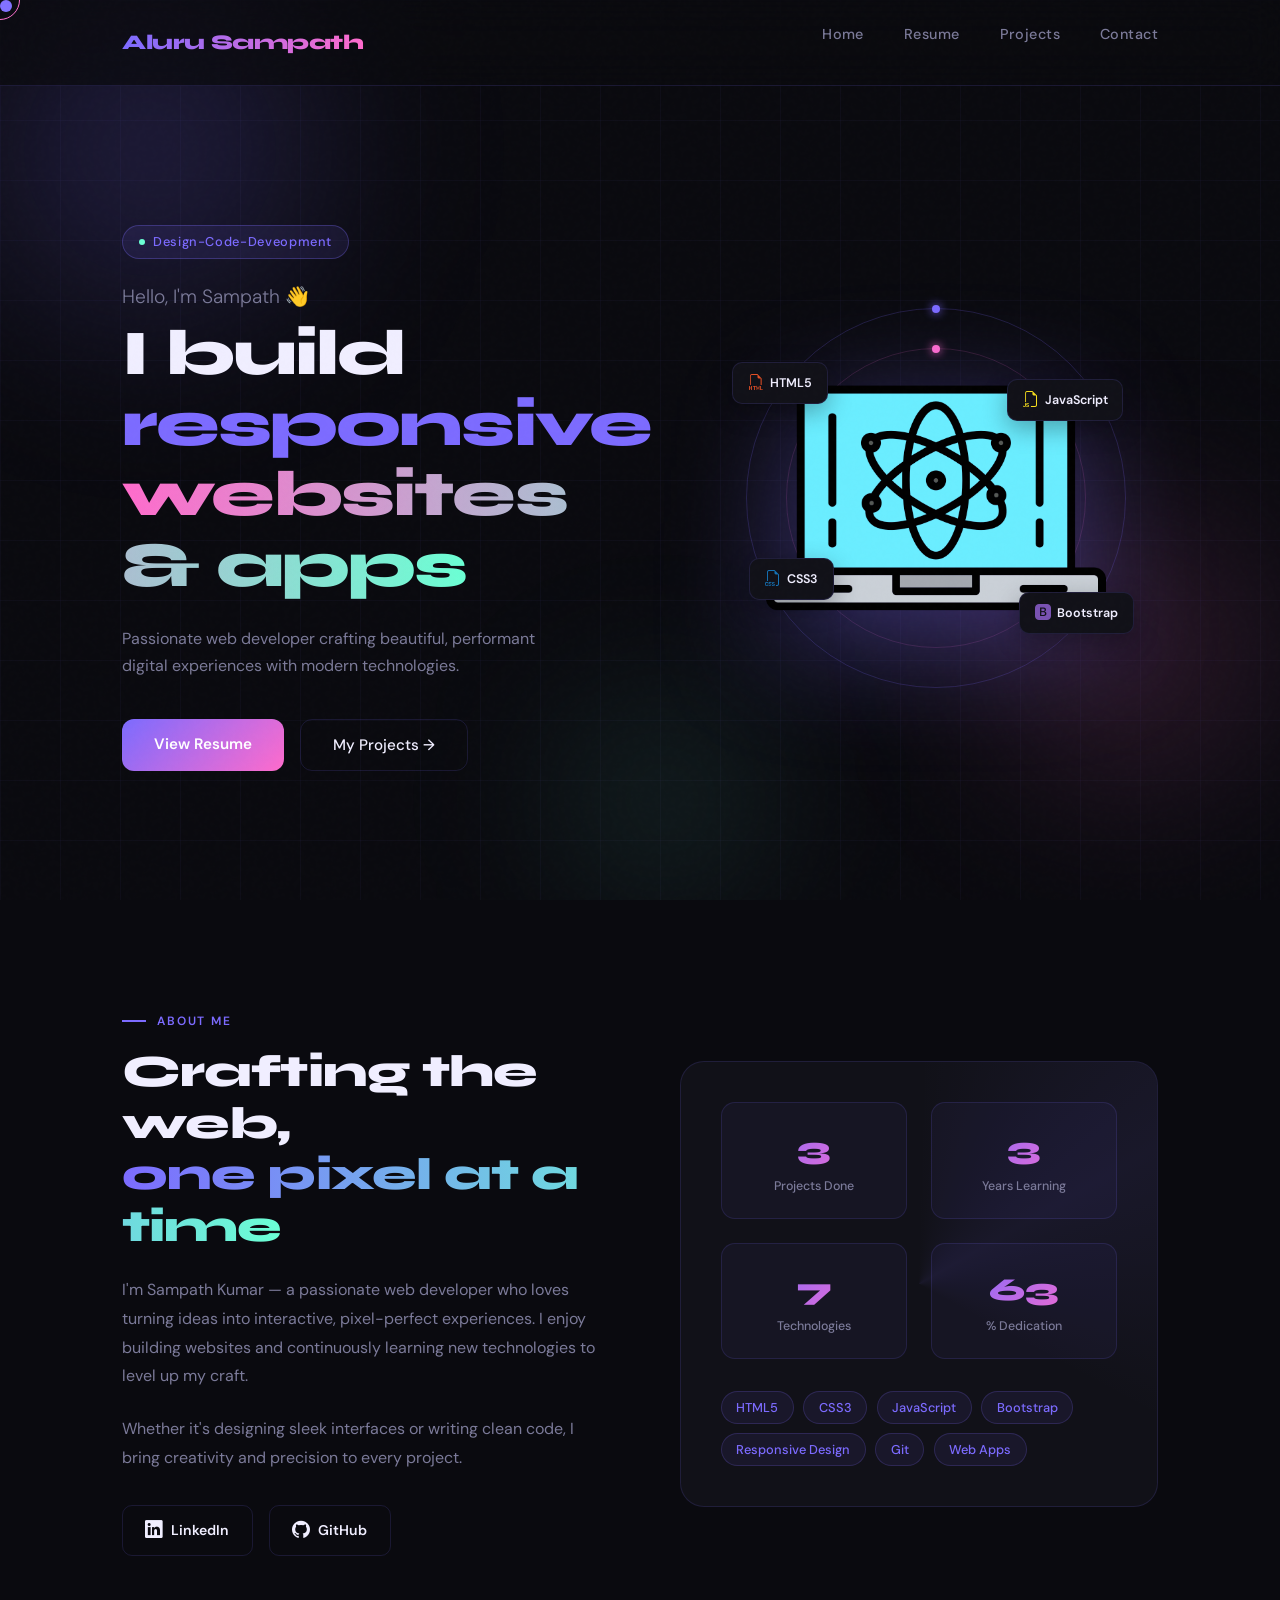
==== commit e42502e3: "kjfhjgc" ====
--- a/index.html
+++ b/index.html
@@ -640,7 +640,7 @@
     <div>
       <div class="badge-pill">
         <span class="dot"></span>
-        Available for Projects
+        Design-Code-Deveopment
       </div>
       <p class="hero-sub">Hello, I'm Sampath 👋</p>
       <h1 class="hero-title">
@@ -700,7 +700,7 @@
         <div class="about-card-inner">
           <div class="stat-row">
             <div class="stat-item">
-              <span class="stat-num" data-target="10">0</span>
+              <span class="stat-num" data-target="3">0</span>
               <div class="stat-label">Projects Done</div>
             </div>
             <div class="stat-item">
@@ -708,7 +708,7 @@
               <div class="stat-label">Years Learning</div>
             </div>
             <div class="stat-item">
-              <span class="stat-num" data-target="5">0</span>
+              <span class="stat-num" data-target="7">0</span>
               <div class="stat-label">Technologies</div>
             </div>
             <div class="stat-item">
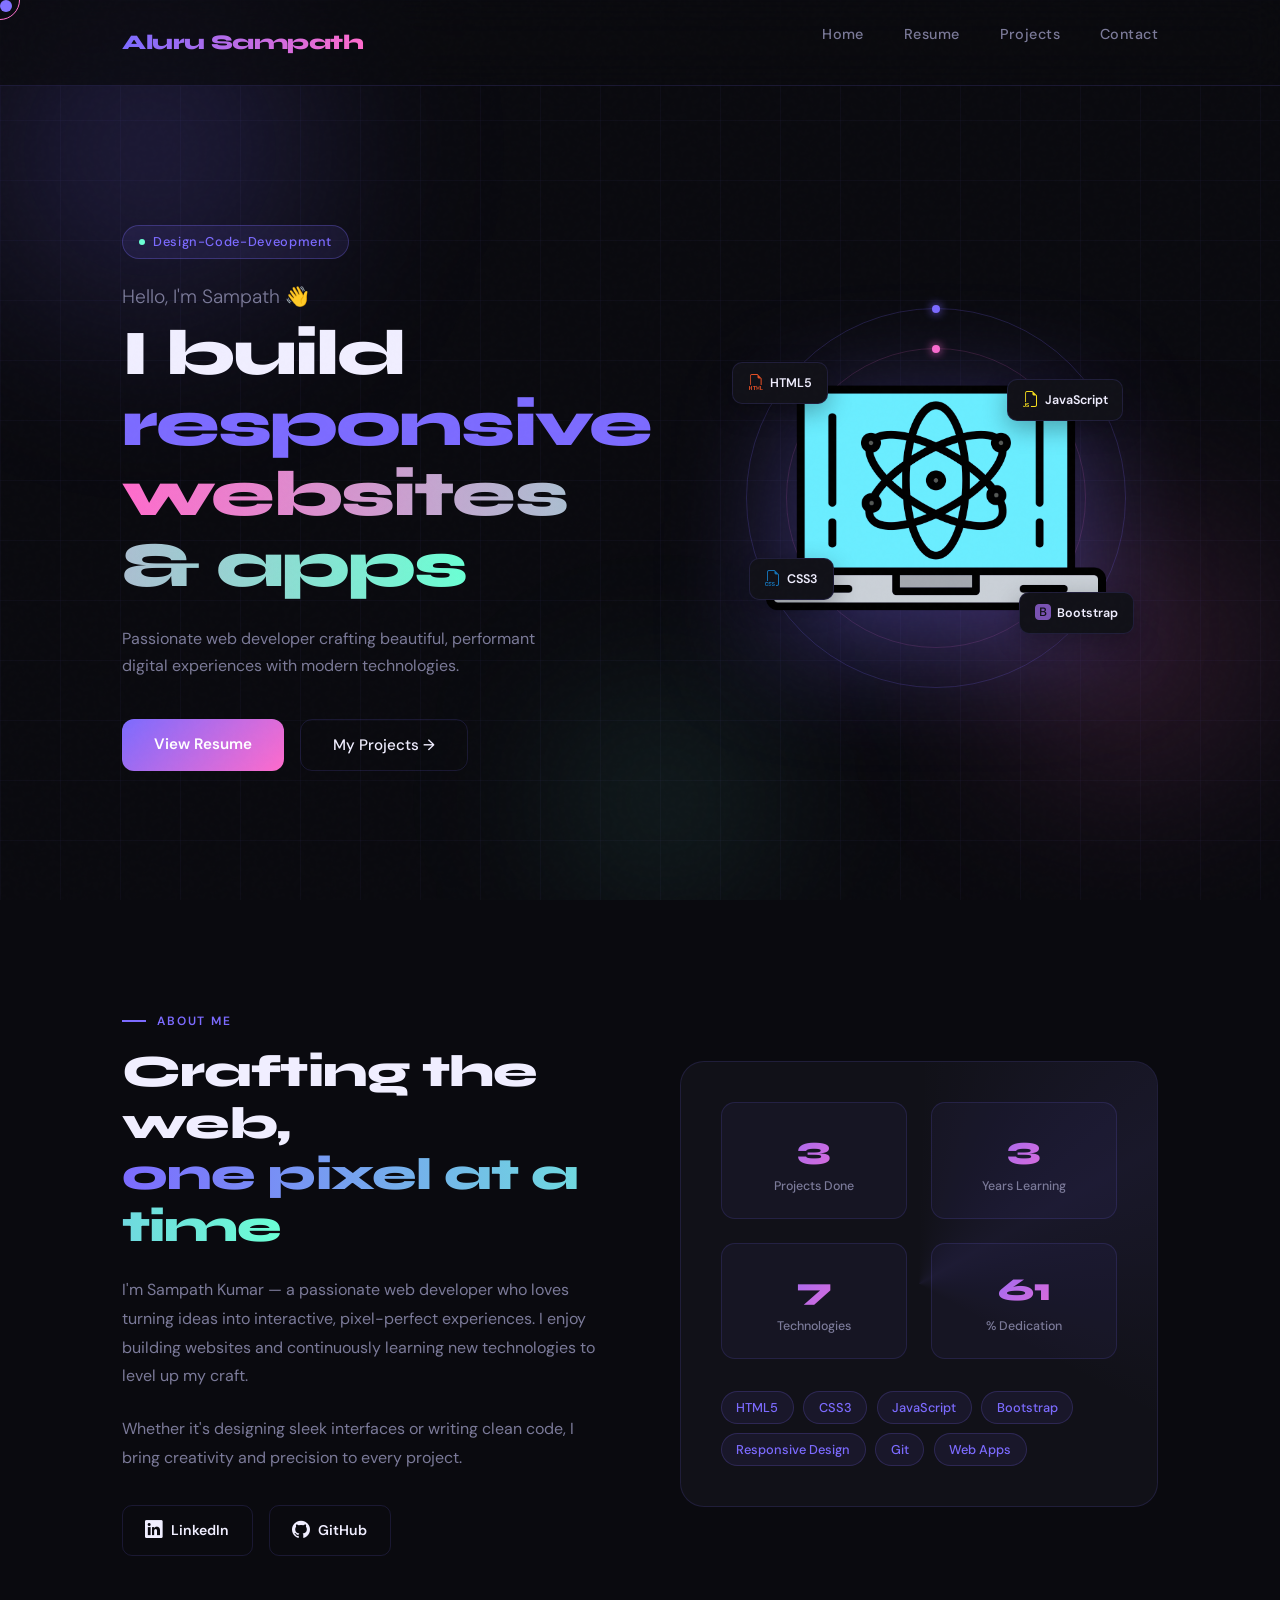
==== commit a7a94bac: "kogyftyguhijokp" ====
--- a/index.html
+++ b/index.html
@@ -689,8 +689,9 @@
         <a href="https://www.linkedin.com/in/aluru-sampath-951865399" class="social-btn linkedin" target="_blank">
           <i class="bi bi-linkedin"></i> LinkedIn
         </a>
-        <a href="#" class="social-btn github">
+        <a href="alurusampath83-ai" class="social-btn github">
           <i class="bi bi-github"></i> GitHub
+          
         </a>
       </div>
     </div>
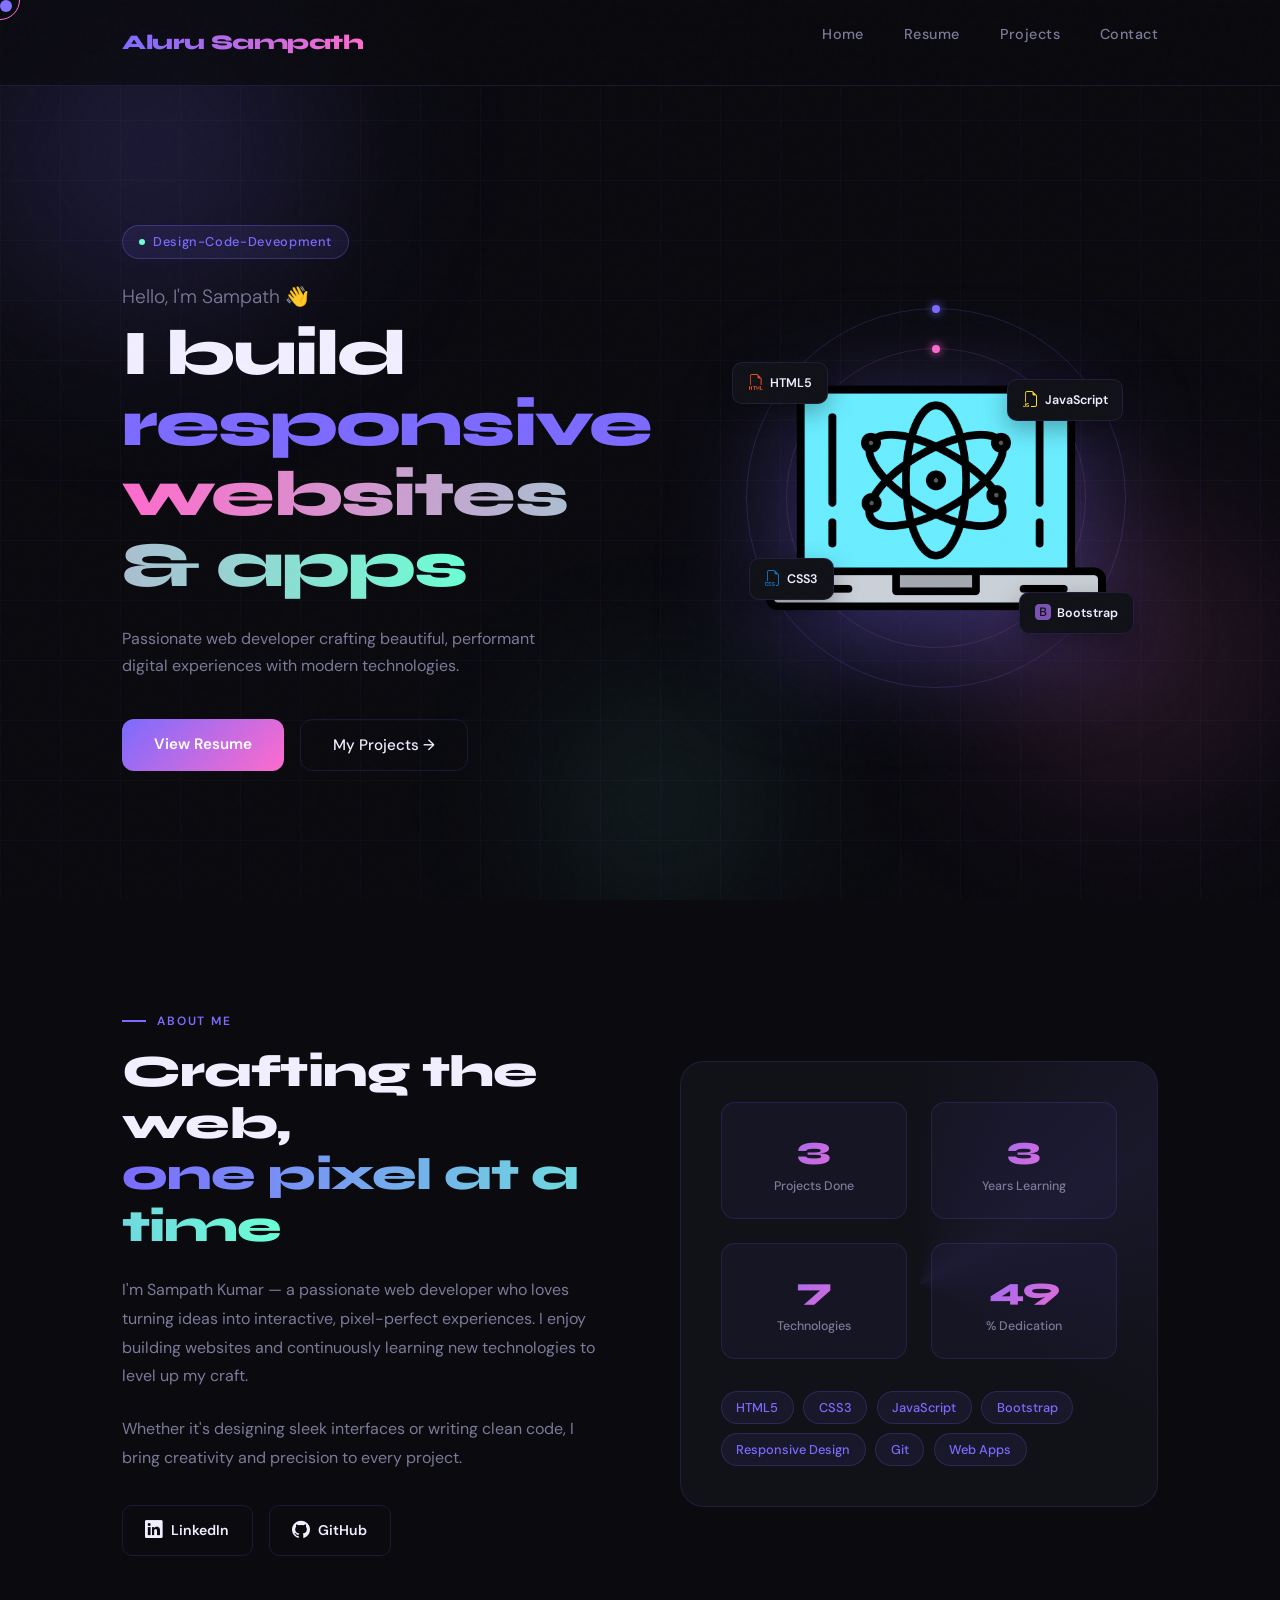
==== commit a2cd6b63: "gytf" ====
--- a/index.html
+++ b/index.html
@@ -689,7 +689,7 @@
         <a href="https://www.linkedin.com/in/aluru-sampath-951865399" class="social-btn linkedin" target="_blank">
           <i class="bi bi-linkedin"></i> LinkedIn
         </a>
-        <a href="alurusampath83-ai" class="social-btn github">
+        <a href="https://github.com/alurusampath83-ai/sampath--portfolio" class="social-btn github">
           <i class="bi bi-github"></i> GitHub
           
         </a>
